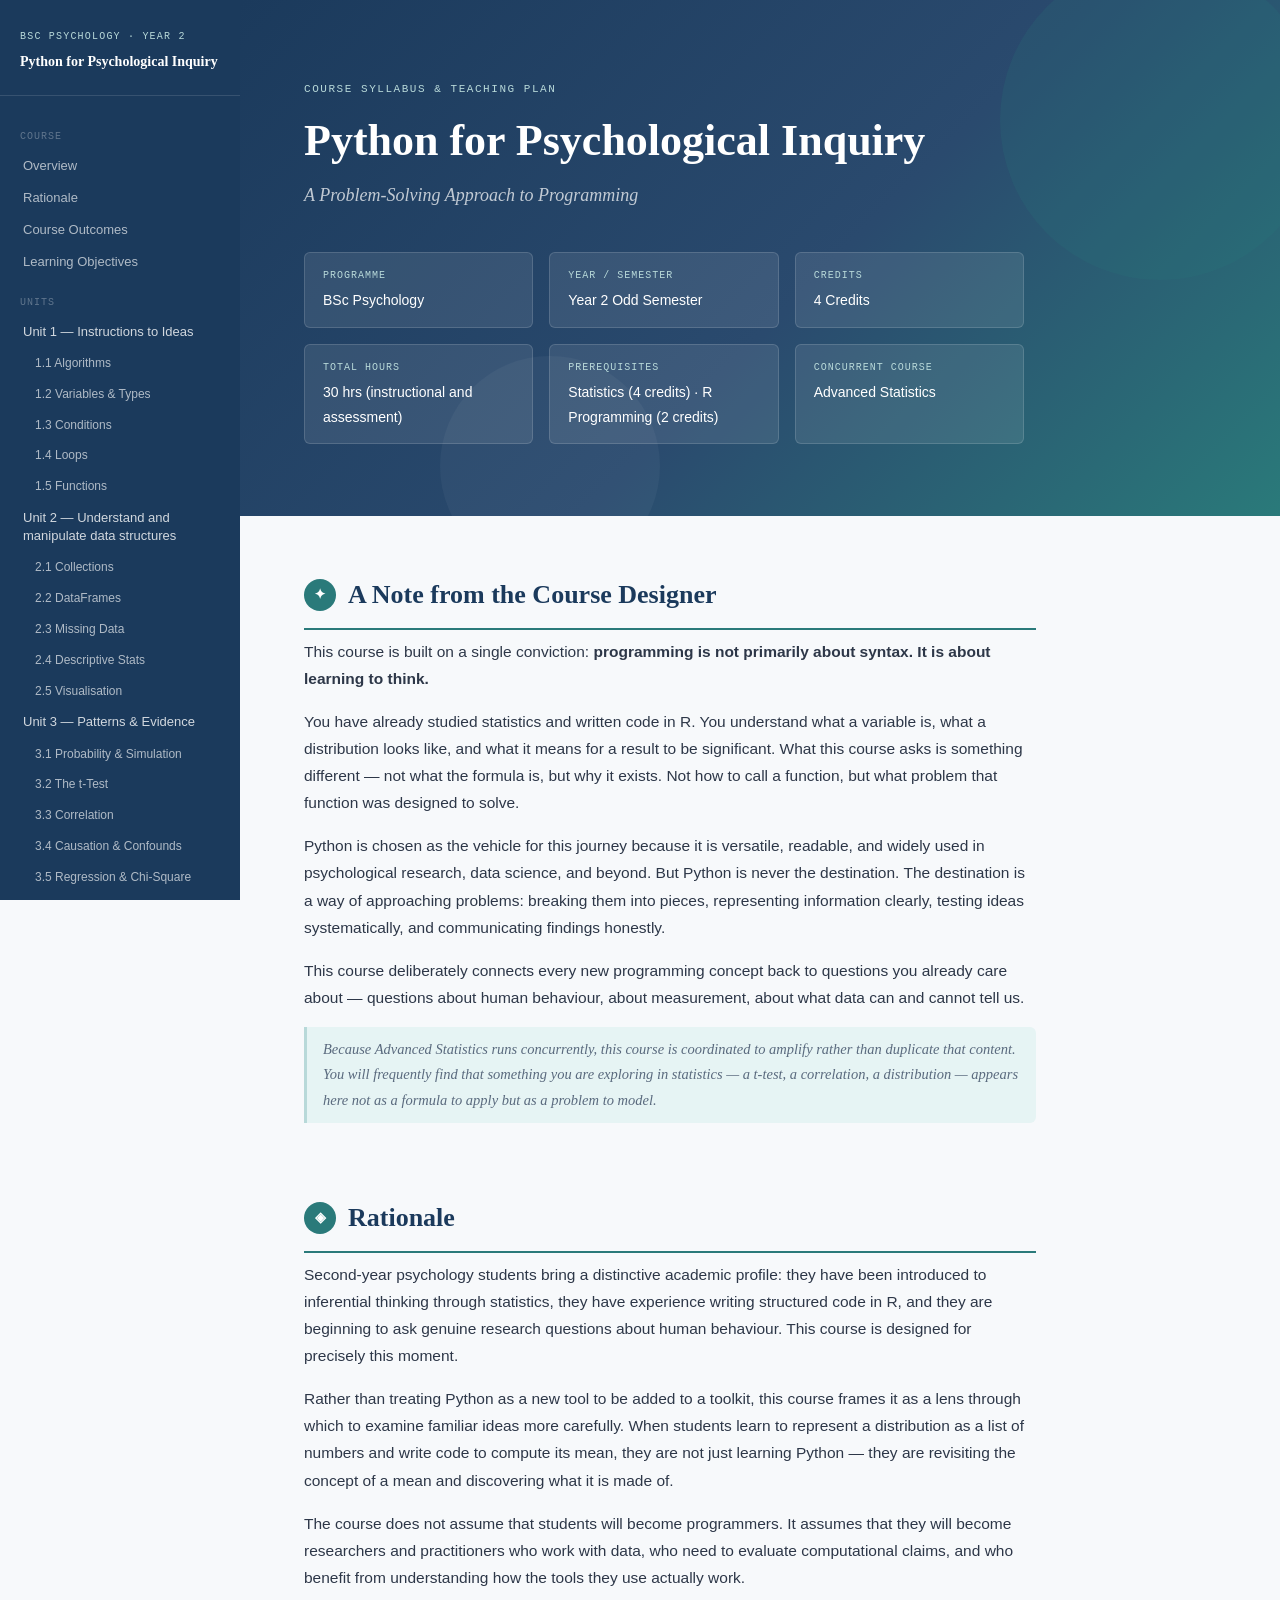
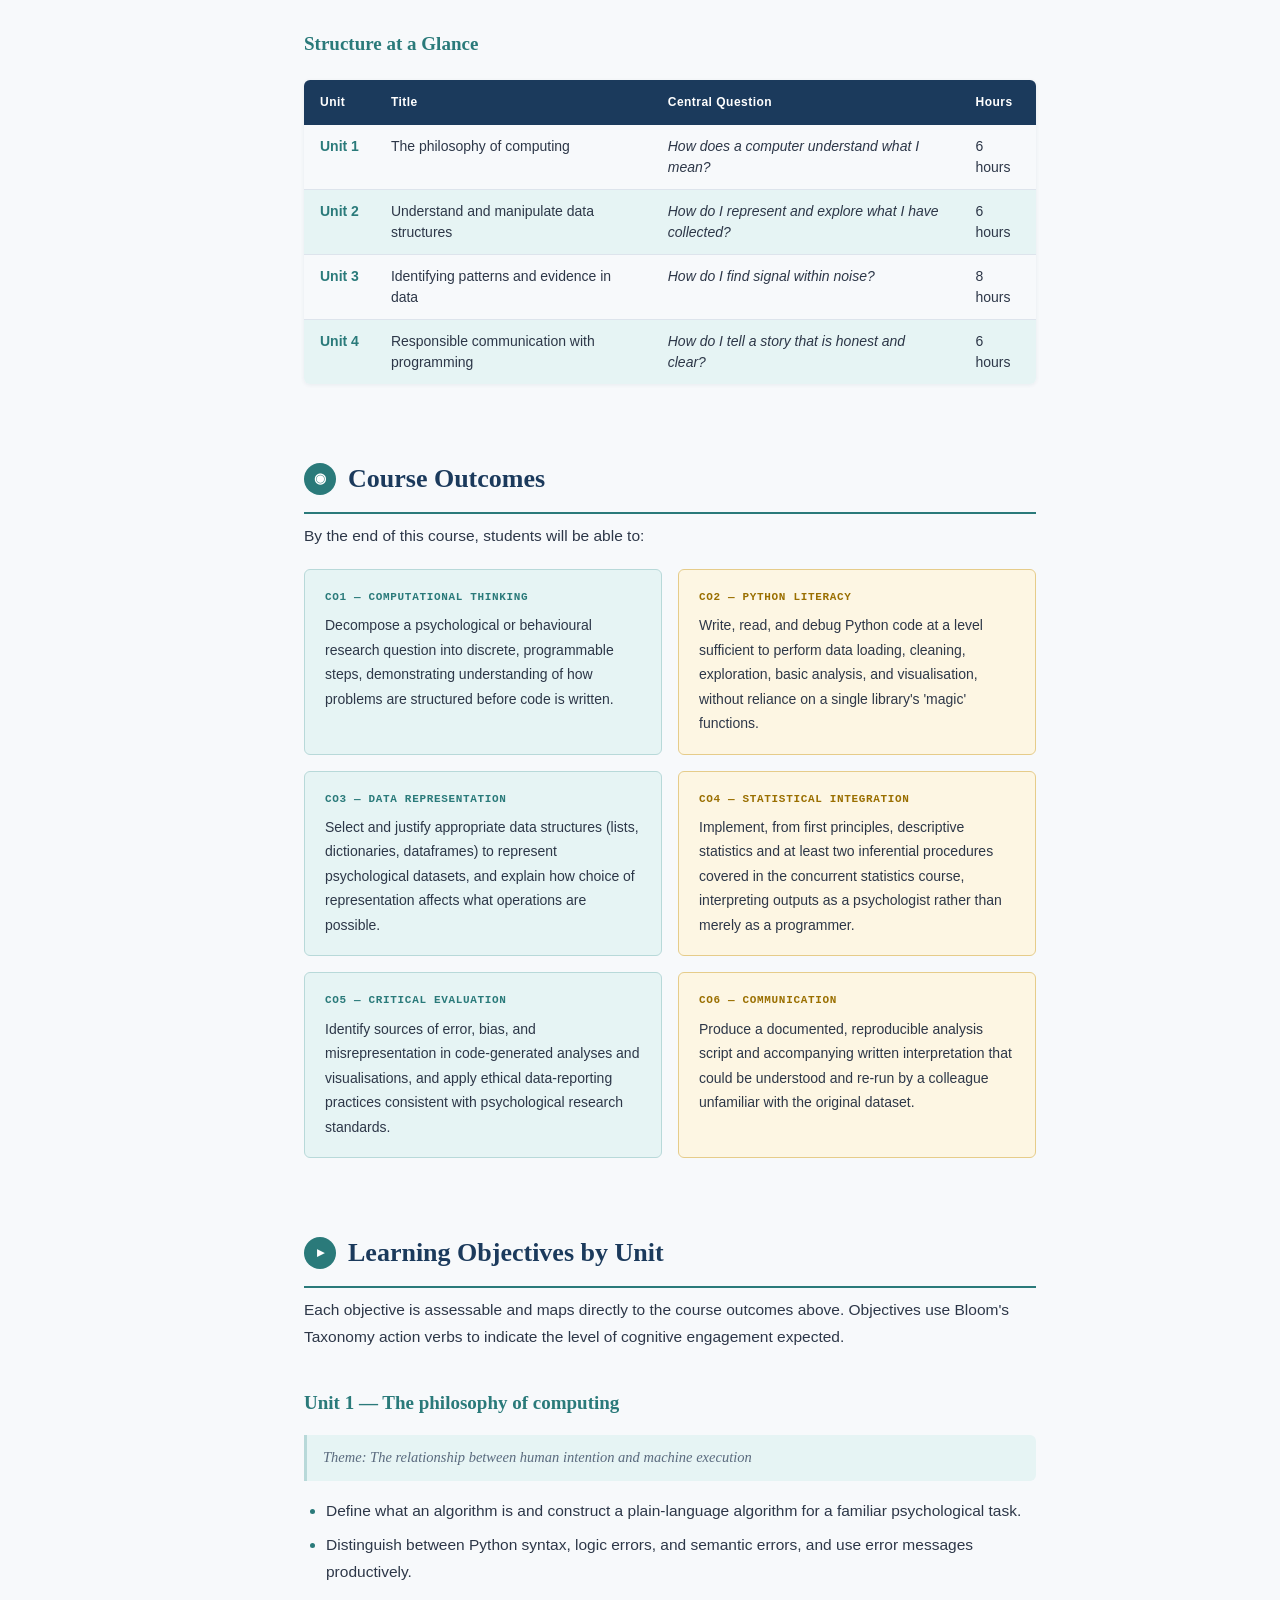
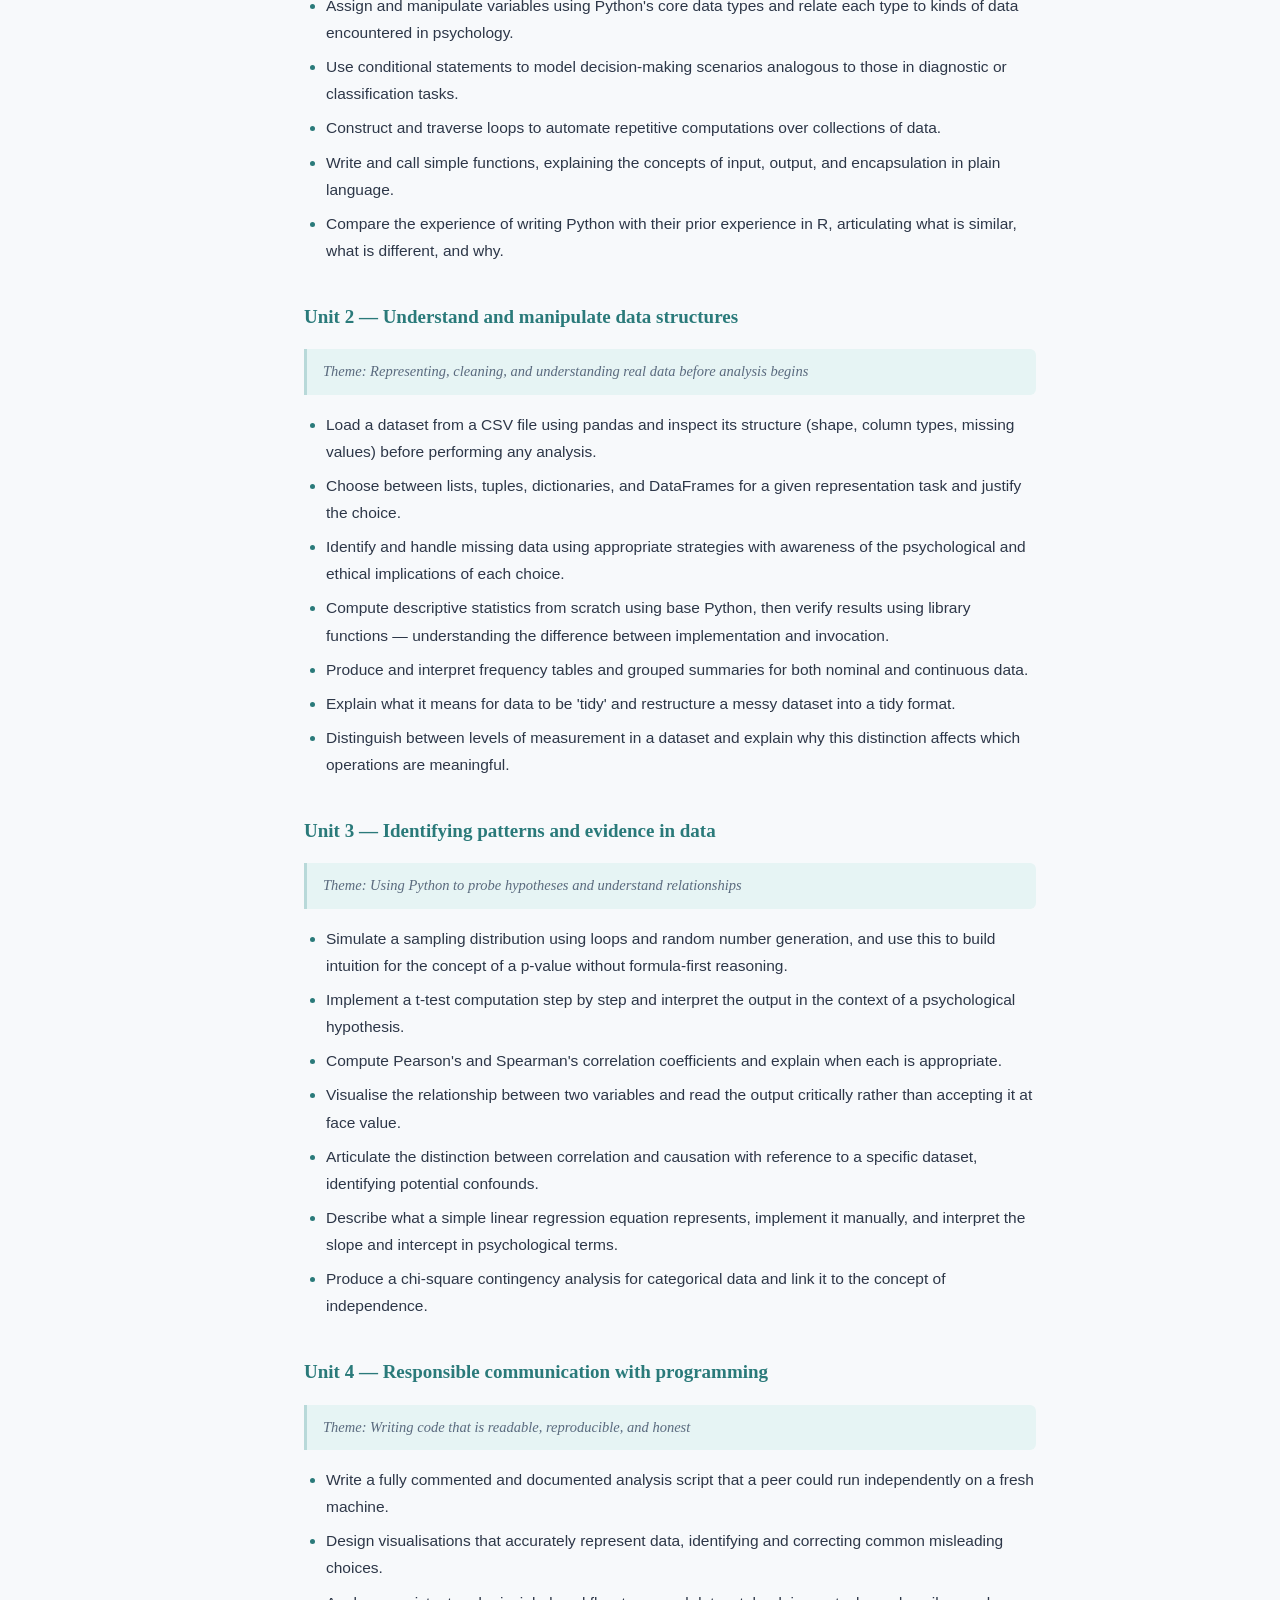
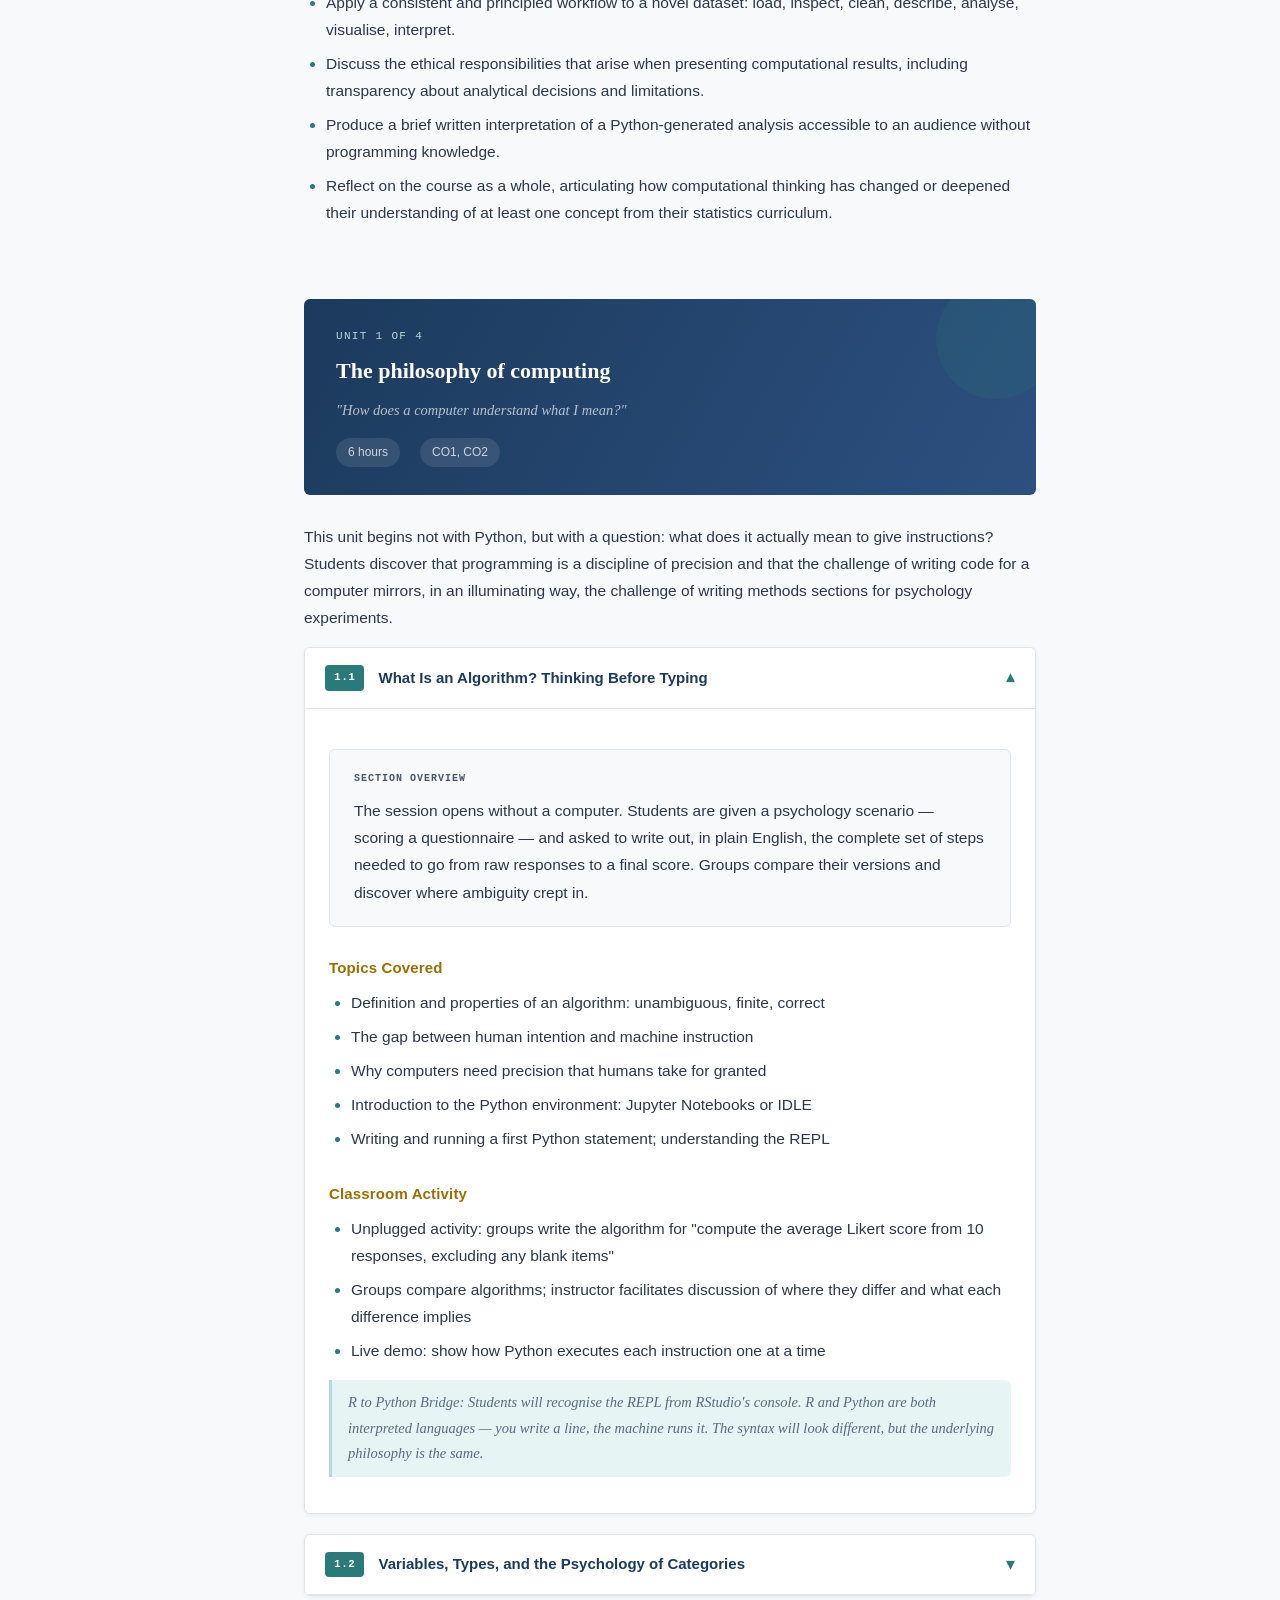
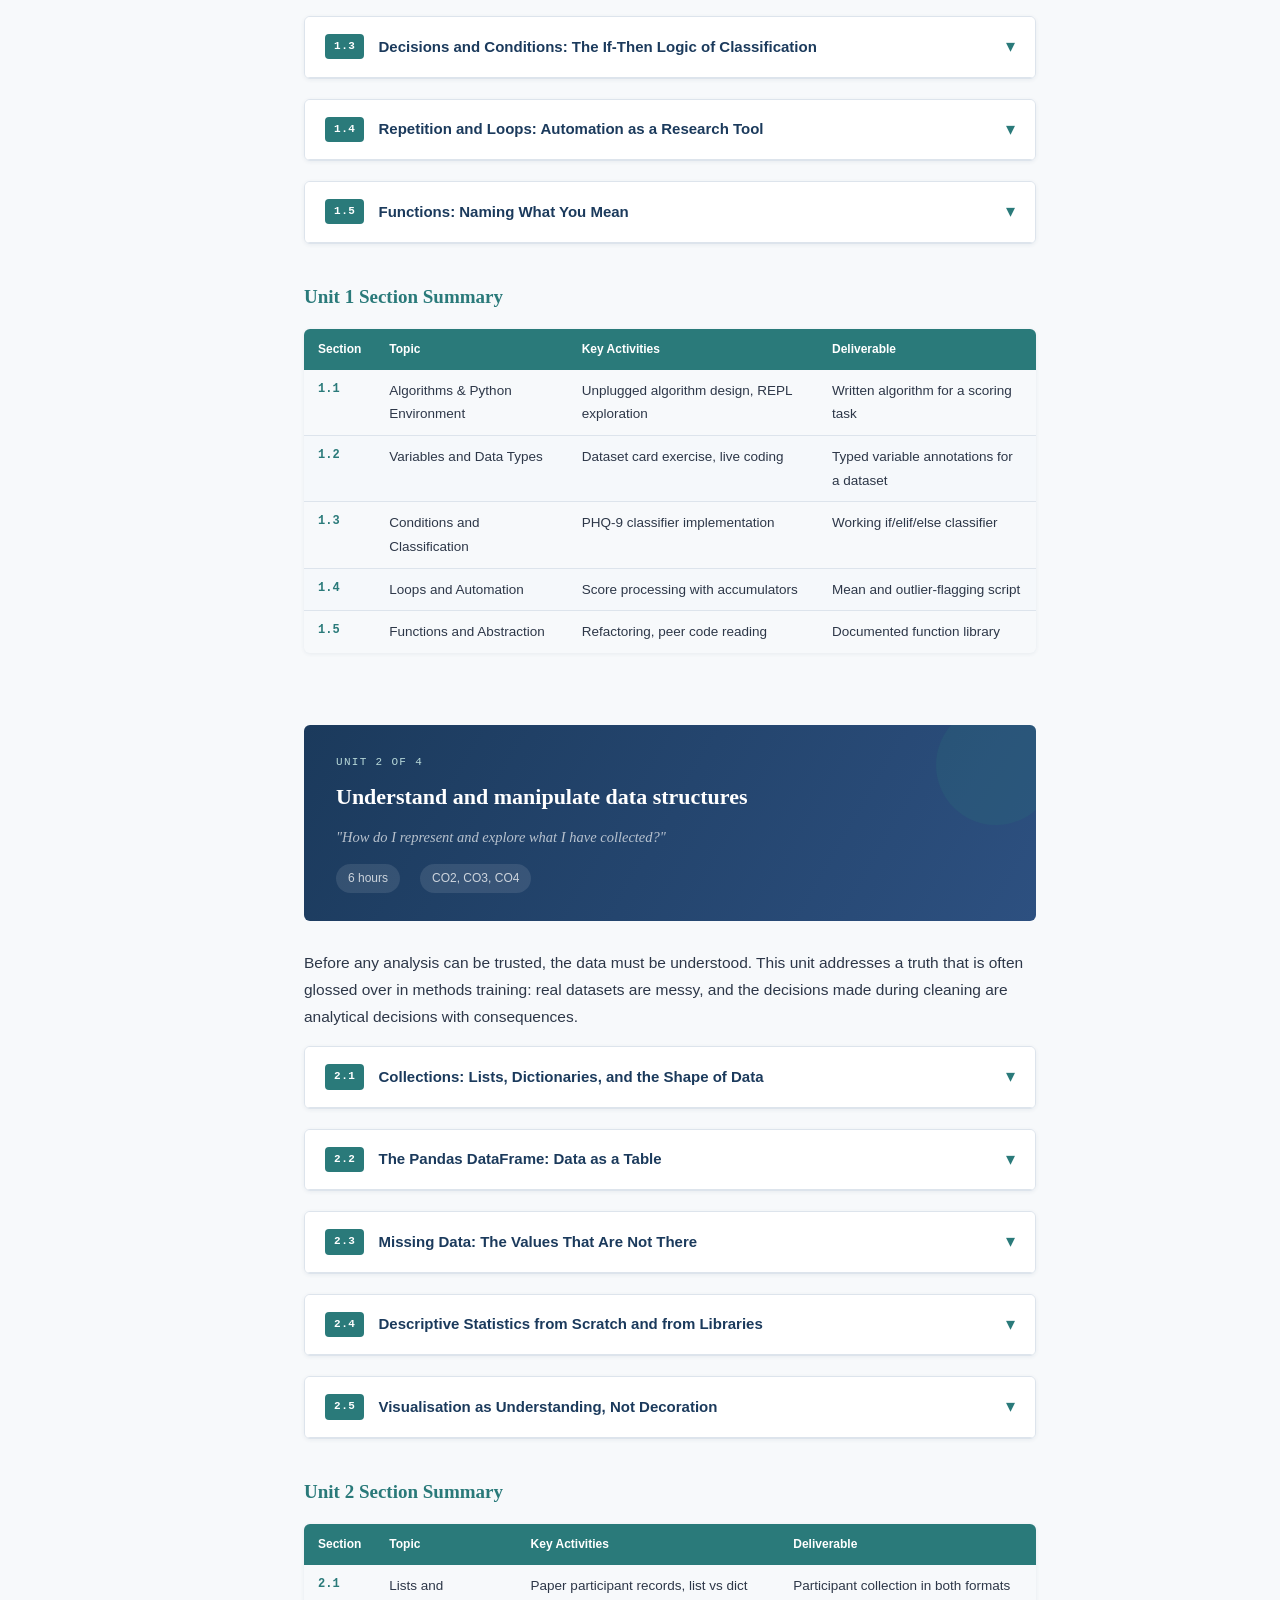
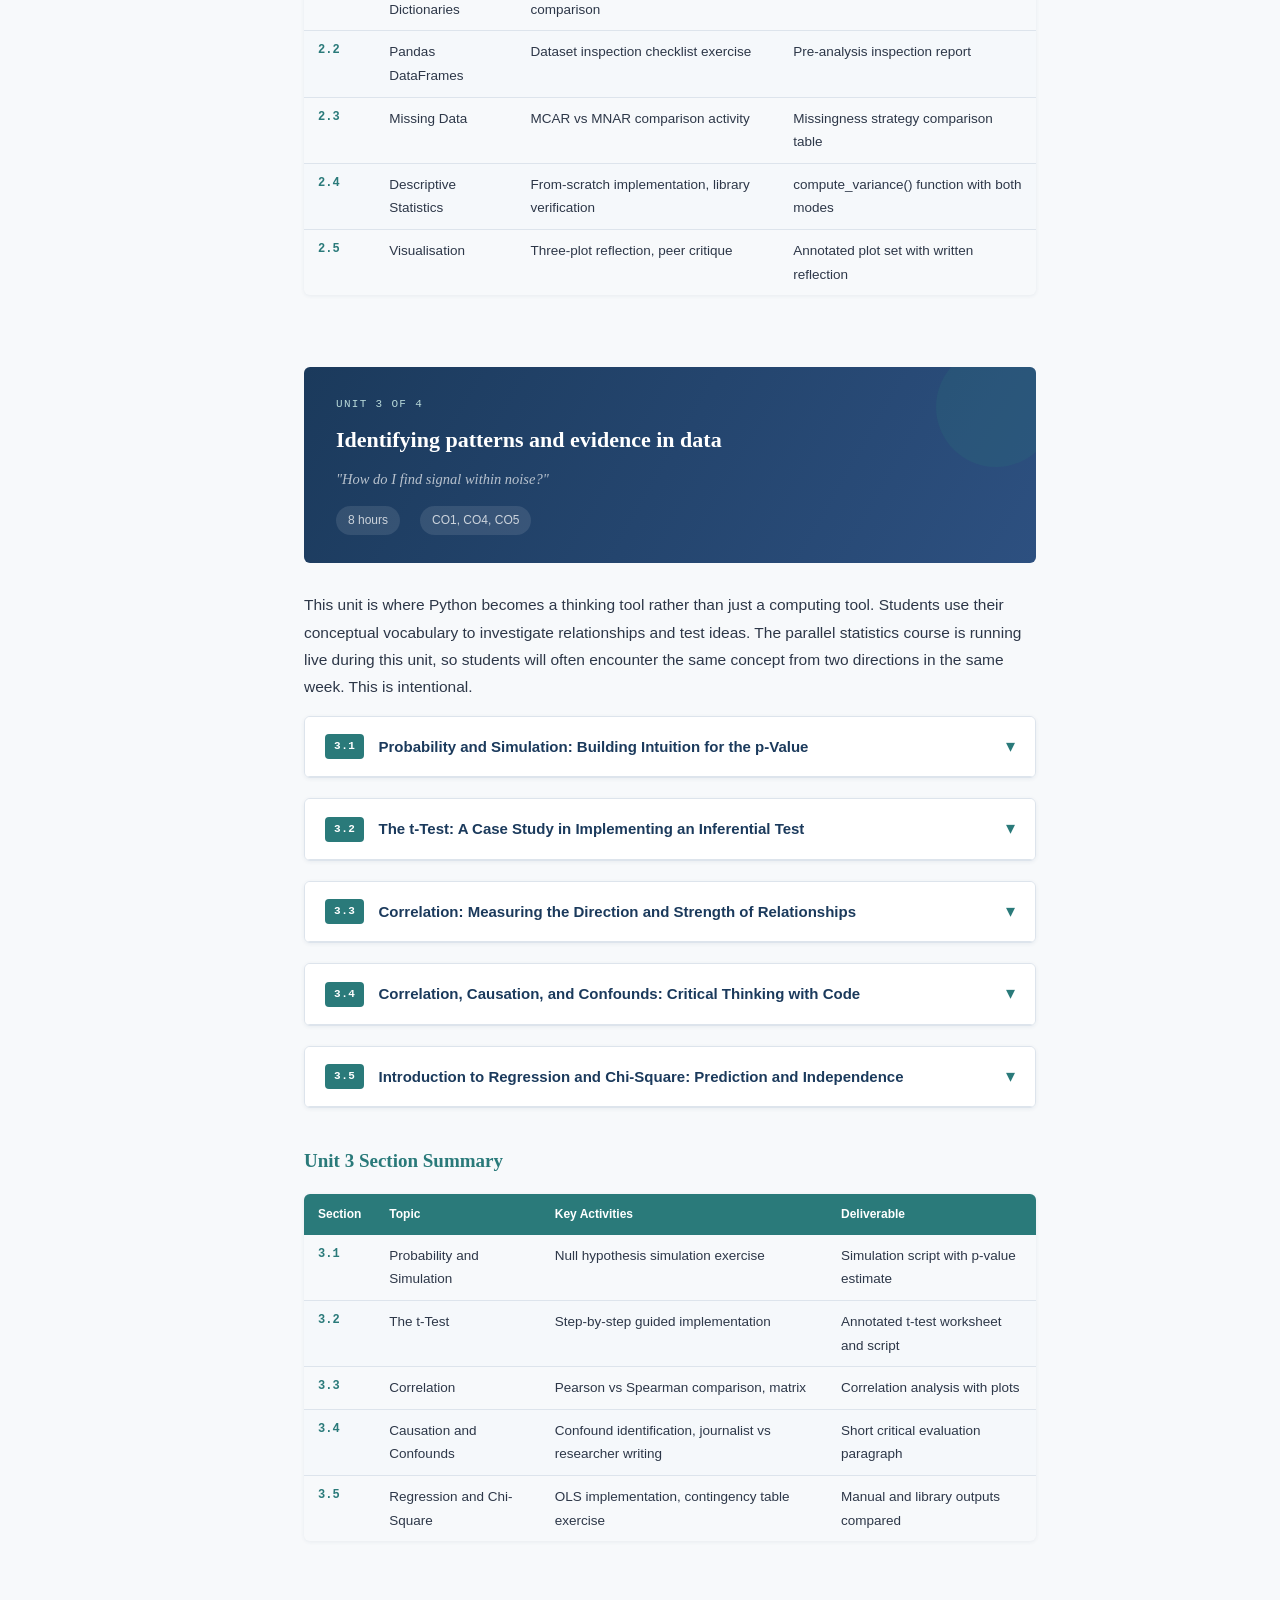
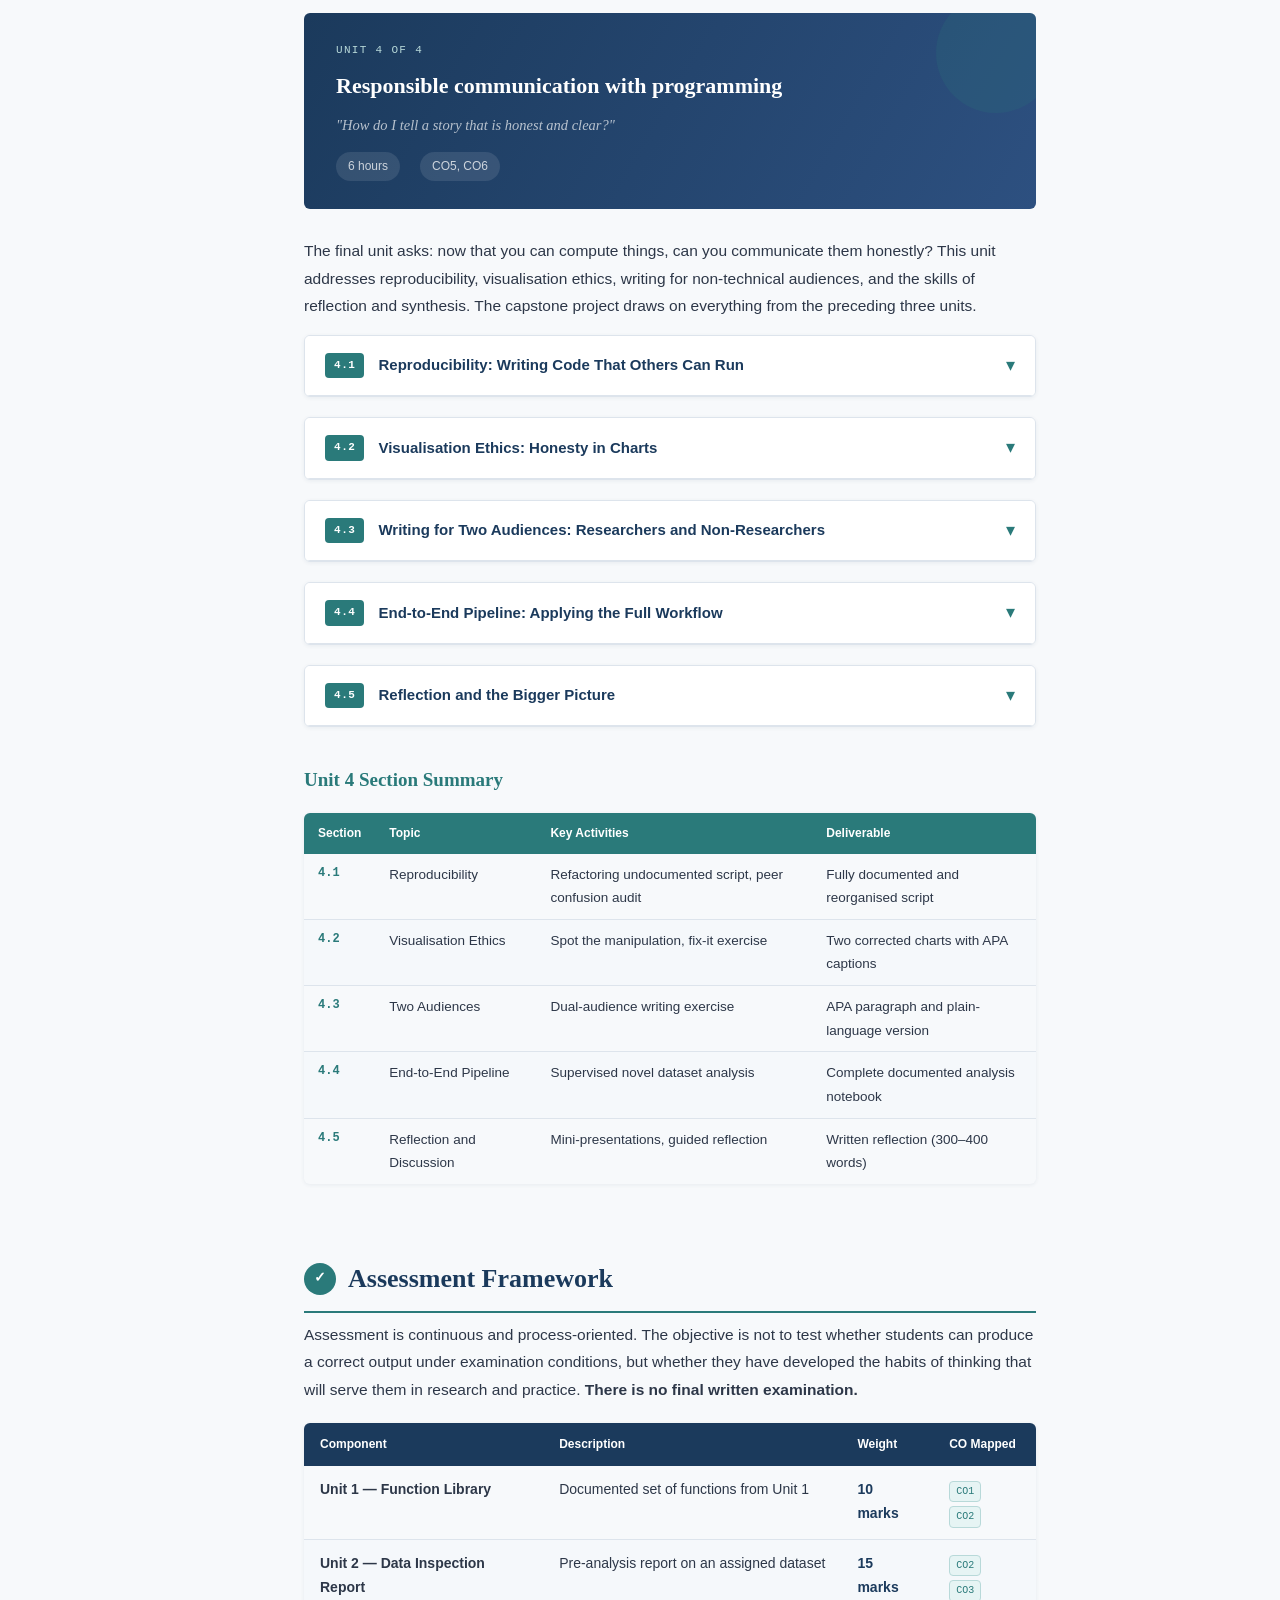
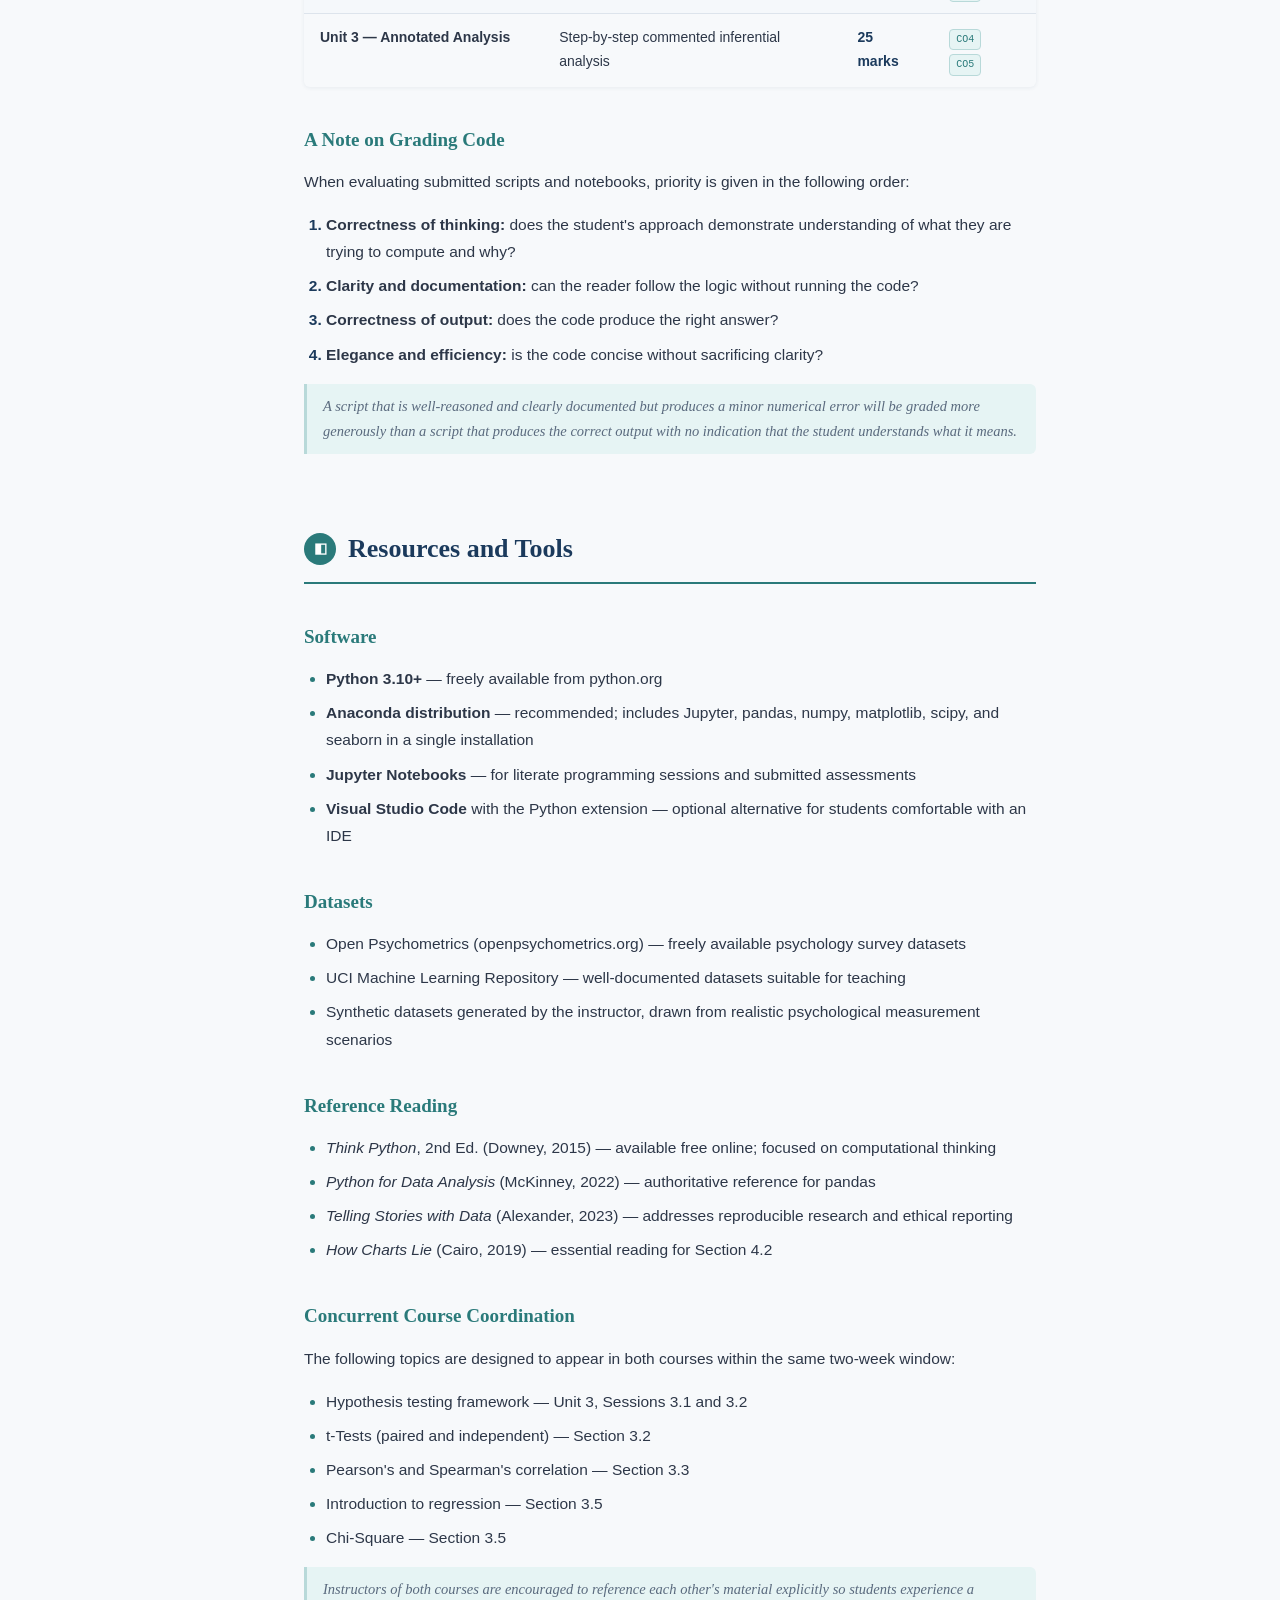
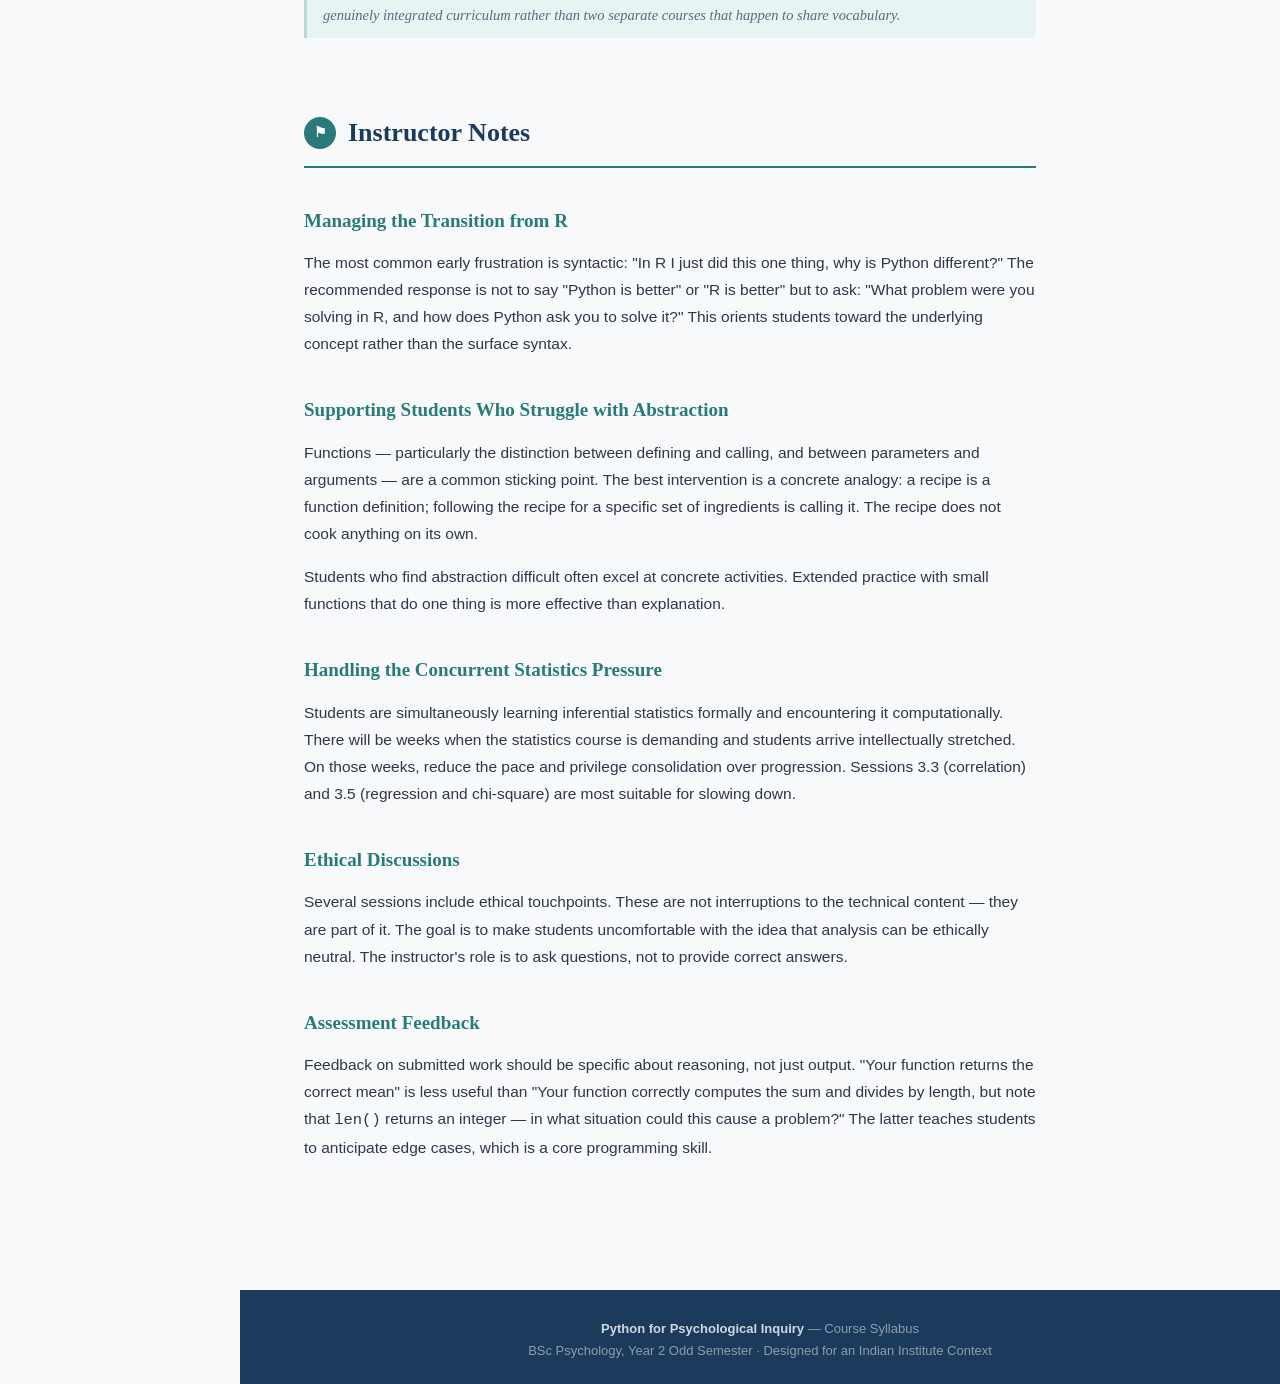
==== index.html @ e287363d "Update course outcome headings" ====
<!DOCTYPE html>
<html lang="en">
<head>
  <meta charset="UTF-8">
  <meta name="viewport" content="width=device-width, initial-scale=1.0">
  <title>Python for Psychological Inquiry — Course Syllabus</title>
  <link rel="stylesheet" href="style.css">
</head>
<body>

<button id="hamburger" aria-label="Toggle navigation" onclick="document.getElementById('sidebar').classList.toggle('open')">
  <span></span><span></span><span></span>
</button>

<!-- SIDEBAR -->
<aside id="sidebar">
  <div class="brand">
    <div class="course-tag">BSc Psychology · Year 2</div>
    <h2>Python for Psychological Inquiry</h2>
  </div>
  <nav>
    <div class="nav-section">Course</div>
    <a href="#overview">Overview</a>
    <a href="#rationale">Rationale</a>
    <a href="#outcomes">Course Outcomes</a>
    <a href="#objectives">Learning Objectives</a>

    <div class="nav-section">Units</div>
    <a href="#unit1" class="unit-link">Unit 1 — Instructions to Ideas</a>
    <a href="#s1-1" class="sub-link">1.1 Algorithms</a>
    <a href="#s1-2" class="sub-link">1.2 Variables & Types</a>
    <a href="#s1-3" class="sub-link">1.3 Conditions</a>
    <a href="#s1-4" class="sub-link">1.4 Loops</a>
    <a href="#s1-5" class="sub-link">1.5 Functions</a>

    <a href="#unit2" class="unit-link">Unit 2 — Understand and manipulate data structures</a>
    <a href="#s2-1" class="sub-link">2.1 Collections</a>
    <a href="#s2-2" class="sub-link">2.2 DataFrames</a>
    <a href="#s2-3" class="sub-link">2.3 Missing Data</a>
    <a href="#s2-4" class="sub-link">2.4 Descriptive Stats</a>
    <a href="#s2-5" class="sub-link">2.5 Visualisation</a>

    <a href="#unit3" class="unit-link">Unit 3 — Patterns & Evidence</a>
    <a href="#s3-1" class="sub-link">3.1 Probability & Simulation</a>
    <a href="#s3-2" class="sub-link">3.2 The t-Test</a>
    <a href="#s3-3" class="sub-link">3.3 Correlation</a>
    <a href="#s3-4" class="sub-link">3.4 Causation & Confounds</a>
    <a href="#s3-5" class="sub-link">3.5 Regression & Chi-Square</a>

    <a href="#unit4" class="unit-link">Unit 4 — Communicating</a>
    <a href="#s4-1" class="sub-link">4.1 Reproducibility</a>
    <a href="#s4-2" class="sub-link">4.2 Visualisation Ethics</a>
    <a href="#s4-3" class="sub-link">4.3 Two Audiences</a>
    <a href="#s4-4" class="sub-link">4.4 Pipeline Exercise</a>
    <a href="#s4-5" class="sub-link">4.5 Reflection</a>

    <div class="nav-section">Reference</div>
    <a href="#assessment">Assessment</a>
    <a href="#resources">Resources</a>
    <a href="#instructor">Instructor Notes</a>
  </nav>
</aside>

<!-- MAIN -->
<div id="main">

  <!-- HERO -->
  <header id="hero">
    <div class="eyebrow">Course Syllabus &amp; Teaching Plan</div>
    <h1>Python for Psychological Inquiry</h1>
    <p class="subtitle">A Problem-Solving Approach to Programming</p>
    <div class="meta-grid">
      <div class="meta-card"><div class="label">Programme</div><div class="value">BSc Psychology</div></div>
      <div class="meta-card"><div class="label">Year / Semester</div><div class="value">Year 2 Odd Semester</div></div>
      <div class="meta-card"><div class="label">Credits</div><div class="value">4 Credits</div></div>
      <div class="meta-card"><div class="label">Total Hours</div><div class="value">30 hrs (instructional and assessment)</div></div>
      <div class="meta-card"><div class="label">Prerequisites</div><div class="value">Statistics (4 credits) · R Programming (2 credits)</div></div>
      <div class="meta-card"><div class="label">Concurrent Course</div><div class="value">Advanced Statistics</div></div>
    </div>
  </header>

  <div class="content-wrap">

    <!-- PREAMBLE -->
    <section id="overview">
      <h2 class="section-title"><span class="section-icon">✦</span> A Note from the Course Designer</h2>
      <p>This course is built on a single conviction: <strong>programming is not primarily about syntax. It is about learning to think.</strong></p>
      <p>You have already studied statistics and written code in R. You understand what a variable is, what a distribution looks like, and what it means for a result to be significant. What this course asks is something different — not what the formula is, but why it exists. Not how to call a function, but what problem that function was designed to solve.</p>
      <p>Python is chosen as the vehicle for this journey because it is versatile, readable, and widely used in psychological research, data science, and beyond. But Python is never the destination. The destination is a way of approaching problems: breaking them into pieces, representing information clearly, testing ideas systematically, and communicating findings honestly.</p>
      <p>This course deliberately connects every new programming concept back to questions you already care about — questions about human behaviour, about measurement, about what data can and cannot tell us.</p>
      <em class="note">Because Advanced Statistics runs concurrently, this course is coordinated to amplify rather than duplicate that content. You will frequently find that something you are exploring in statistics — a t-test, a correlation, a distribution — appears here not as a formula to apply but as a problem to model.</em>
    </section>

    <!-- RATIONALE -->
    <section id="rationale">
      <h2 class="section-title"><span class="section-icon">◈</span> Rationale</h2>
      <p>Second-year psychology students bring a distinctive academic profile: they have been introduced to inferential thinking through statistics, they have experience writing structured code in R, and they are beginning to ask genuine research questions about human behaviour. This course is designed for precisely this moment.</p>
      <p>Rather than treating Python as a new tool to be added to a toolkit, this course frames it as a lens through which to examine familiar ideas more carefully. When students learn to represent a distribution as a list of numbers and write code to compute its mean, they are not just learning Python — they are revisiting the concept of a mean and discovering what it is made of.</p>
      <p>The course does not assume that students will become programmers. It assumes that they will become researchers and practitioners who work with data, who need to evaluate computational claims, and who benefit from understanding how the tools they use actually work.</p>

      <h3 class="subsection">Structure at a Glance</h3>
      <table class="overview-table">
        <thead><tr><th>Unit</th><th>Title</th><th>Central Question</th><th>Hours</th></tr></thead>
        <tbody>
          <tr><td>Unit 1</td><td>The philosophy of computing</td><td><em>How does a computer understand what I mean?</em></td><td>6 hours</td></tr>
          <tr><td>Unit 2</td><td>Understand and manipulate data structures</td><td><em>How do I represent and explore what I have collected?</em></td><td>6 hours</td></tr>
          <tr><td>Unit 3</td><td>Identifying patterns and evidence in data</td><td><em>How do I find signal within noise?</em></td><td>8 hours</td></tr>
          <tr><td>Unit 4</td><td>Responsible communication with programming</td><td><em>How do I tell a story that is honest and clear?</em></td><td>6 hours</td></tr>
        </tbody>
      </table>
    </section>

    <!-- COURSE OUTCOMES -->
    <section id="outcomes">
      <h2 class="section-title"><span class="section-icon">◉</span> Course Outcomes</h2>
      <p>By the end of this course, students will be able to:</p>
      <div class="co-grid">
        <div class="co-card">
          <div class="co-id">CO1 — COMPUTATIONAL THINKING</div>
          <p>Decompose a psychological or behavioural research question into discrete, programmable steps, demonstrating understanding of how problems are structured before code is written.</p>
        </div>
        <div class="co-card">
          <div class="co-id">CO2 — PYTHON LITERACY</div>
          <p>Write, read, and debug Python code at a level sufficient to perform data loading, cleaning, exploration, basic analysis, and visualisation, without reliance on a single library's 'magic' functions.</p>
        </div>
        <div class="co-card">
          <div class="co-id">CO3 — DATA REPRESENTATION</div>
          <p>Select and justify appropriate data structures (lists, dictionaries, dataframes) to represent psychological datasets, and explain how choice of representation affects what operations are possible.</p>
        </div>
        <div class="co-card">
          <div class="co-id">CO4 — STATISTICAL INTEGRATION</div>
          <p>Implement, from first principles, descriptive statistics and at least two inferential procedures covered in the concurrent statistics course, interpreting outputs as a psychologist rather than merely as a programmer.</p>
        </div>
        <div class="co-card">
          <div class="co-id">CO5 — CRITICAL EVALUATION</div>
          <p>Identify sources of error, bias, and misrepresentation in code-generated analyses and visualisations, and apply ethical data-reporting practices consistent with psychological research standards.</p>
        </div>
        <div class="co-card">
          <div class="co-id">CO6 — COMMUNICATION</div>
          <p>Produce a documented, reproducible analysis script and accompanying written interpretation that could be understood and re-run by a colleague unfamiliar with the original dataset.</p>
        </div>
      </div>
    </section>

    <!-- LEARNING OBJECTIVES -->
    <section id="objectives">
      <h2 class="section-title"><span class="section-icon">▸</span> Learning Objectives by Unit</h2>
      <p>Each objective is assessable and maps directly to the course outcomes above. Objectives use Bloom's Taxonomy action verbs to indicate the level of cognitive engagement expected.</p>

      <h3 class="subsection">Unit 1 — The philosophy of computing</h3>
      <em class="note">Theme: The relationship between human intention and machine execution</em>
      <ul>
        <li>Define what an algorithm is and construct a plain-language algorithm for a familiar psychological task.</li>
        <li>Distinguish between Python syntax, logic errors, and semantic errors, and use error messages productively.</li>
        <li>Assign and manipulate variables using Python's core data types and relate each type to kinds of data encountered in psychology.</li>
        <li>Use conditional statements to model decision-making scenarios analogous to those in diagnostic or classification tasks.</li>
        <li>Construct and traverse loops to automate repetitive computations over collections of data.</li>
        <li>Write and call simple functions, explaining the concepts of input, output, and encapsulation in plain language.</li>
        <li>Compare the experience of writing Python with their prior experience in R, articulating what is similar, what is different, and why.</li>
      </ul>

      <h3 class="subsection">Unit 2 — Understand and manipulate data structures</h3>
      <em class="note">Theme: Representing, cleaning, and understanding real data before analysis begins</em>
      <ul>
        <li>Load a dataset from a CSV file using pandas and inspect its structure (shape, column types, missing values) before performing any analysis.</li>
        <li>Choose between lists, tuples, dictionaries, and DataFrames for a given representation task and justify the choice.</li>
        <li>Identify and handle missing data using appropriate strategies with awareness of the psychological and ethical implications of each choice.</li>
        <li>Compute descriptive statistics from scratch using base Python, then verify results using library functions — understanding the difference between implementation and invocation.</li>
        <li>Produce and interpret frequency tables and grouped summaries for both nominal and continuous data.</li>
        <li>Explain what it means for data to be 'tidy' and restructure a messy dataset into a tidy format.</li>
        <li>Distinguish between levels of measurement in a dataset and explain why this distinction affects which operations are meaningful.</li>
      </ul>

      <h3 class="subsection">Unit 3 — Identifying patterns and evidence in data</h3>
      <em class="note">Theme: Using Python to probe hypotheses and understand relationships</em>
      <ul>
        <li>Simulate a sampling distribution using loops and random number generation, and use this to build intuition for the concept of a p-value without formula-first reasoning.</li>
        <li>Implement a t-test computation step by step and interpret the output in the context of a psychological hypothesis.</li>
        <li>Compute Pearson's and Spearman's correlation coefficients and explain when each is appropriate.</li>
        <li>Visualise the relationship between two variables and read the output critically rather than accepting it at face value.</li>
        <li>Articulate the distinction between correlation and causation with reference to a specific dataset, identifying potential confounds.</li>
        <li>Describe what a simple linear regression equation represents, implement it manually, and interpret the slope and intercept in psychological terms.</li>
        <li>Produce a chi-square contingency analysis for categorical data and link it to the concept of independence.</li>
      </ul>

      <h3 class="subsection">Unit 4 — Responsible communication with programming</h3>
      <em class="note">Theme: Writing code that is readable, reproducible, and honest</em>
      <ul>
        <li>Write a fully commented and documented analysis script that a peer could run independently on a fresh machine.</li>
        <li>Design visualisations that accurately represent data, identifying and correcting common misleading choices.</li>
        <li>Apply a consistent and principled workflow to a novel dataset: load, inspect, clean, describe, analyse, visualise, interpret.</li>
        <li>Discuss the ethical responsibilities that arise when presenting computational results, including transparency about analytical decisions and limitations.</li>
        <li>Produce a brief written interpretation of a Python-generated analysis accessible to an audience without programming knowledge.</li>
        <li>Reflect on the course as a whole, articulating how computational thinking has changed or deepened their understanding of at least one concept from their statistics curriculum.</li>
      </ul>
    </section>

    <!-- ══ UNIT 1 ══ -->
    <section id="unit1">
      <div class="unit-banner">
        <div class="unit-number">Unit 1 of 4</div>
        <h2>The philosophy of computing</h2>
        <div class="unit-question">"How does a computer understand what I mean?"</div>
        <div class="unit-meta">
          <span>6 hours</span>
          <span>CO1, CO2</span>
        </div>
      </div>
      <p>This unit begins not with Python, but with a question: what does it actually mean to give instructions? Students discover that programming is a discipline of precision and that the challenge of writing code for a computer mirrors, in an illuminating way, the challenge of writing methods sections for psychology experiments.</p>

      <div id="s1-1" class="session-card open">
        <div class="session-header" onclick="this.parentElement.classList.toggle('open')">
          <span class="session-num">1.1</span>
          <h4>What Is an Algorithm? Thinking Before Typing</h4>
          <span class="session-toggle">▾</span>
        </div>
        <div class="session-body">
          <div class="box box-mist"><div class="box-label">Section Overview</div>
            <p>The session opens without a computer. Students are given a psychology scenario — scoring a questionnaire — and asked to write out, in plain English, the complete set of steps needed to go from raw responses to a final score. Groups compare their versions and discover where ambiguity crept in.</p>
          </div>
          <h4 class="session-title">Topics Covered</h4>
          <ul>
            <li>Definition and properties of an algorithm: unambiguous, finite, correct</li>
            <li>The gap between human intention and machine instruction</li>
            <li>Why computers need precision that humans take for granted</li>
            <li>Introduction to the Python environment: Jupyter Notebooks or IDLE</li>
            <li>Writing and running a first Python statement; understanding the REPL</li>
          </ul>
          <h4 class="session-title">Classroom Activity</h4>
          <ul>
            <li>Unplugged activity: groups write the algorithm for "compute the average Likert score from 10 responses, excluding any blank items"</li>
            <li>Groups compare algorithms; instructor facilitates discussion of where they differ and what each difference implies</li>
            <li>Live demo: show how Python executes each instruction one at a time</li>
          </ul>
          <em class="note">R to Python Bridge: Students will recognise the REPL from RStudio's console. R and Python are both interpreted languages — you write a line, the machine runs it. The syntax will look different, but the underlying philosophy is the same.</em>
        </div>
      </div>

      <div id="s1-2" class="session-card">
        <div class="session-header" onclick="this.parentElement.classList.toggle('open')">
          <span class="session-num">1.2</span>
          <h4>Variables, Types, and the Psychology of Categories</h4>
          <span class="session-toggle">▾</span>
        </div>
        <div class="session-body">
          <div class="box box-mist"><div class="box-label">Section Overview</div>
            <p>Variables are introduced not as 'boxes that store things' but as names we give to things so we can refer to them later. The four core data types are mapped directly onto students' existing knowledge of levels of measurement and data types from R.</p>
          </div>
          <h4 class="session-title">Topics Covered</h4>
          <ul>
            <li>Variables: assignment, naming conventions, reassignment</li>
            <li>Integers and floats: when precision matters (age vs. reaction time in milliseconds)</li>
            <li>Strings: representing names, categories, and text responses</li>
            <li>Booleans: true/false as the basis of all decision-making</li>
            <li><code>type()</code> and simple type conversion</li>
            <li>Connecting Python types to levels of measurement: nominal (str), ordinal (int), interval/ratio (float)</li>
          </ul>
          <h4 class="session-title">Classroom Activity</h4>
          <ul>
            <li>Students are given a printed dataset card (5 participants, each with age, gender, anxiety_score, above_threshold) and decide which Python type to use for each variable</li>
            <li>Live coding: building the dataset as individual variables, then discussing why this approach becomes unworkable at 500 participants</li>
          </ul>
          <em class="note">Discussion: Is a Likert scale score an integer or a float? Does it matter? What about storing someone's grade as 'A' versus as 4? This connects directly to measurement-level concepts from statistics.</em>
        </div>
      </div>

      <div id="s1-3" class="session-card">
        <div class="session-header" onclick="this.parentElement.classList.toggle('open')">
          <span class="session-num">1.3</span>
          <h4>Decisions and Conditions: The If-Then Logic of Classification</h4>
          <span class="session-toggle">▾</span>
        </div>
        <div class="session-body">
          <div class="box box-mist"><div class="box-label">Section Overview</div>
            <p>Conditional logic is presented as the computational version of diagnostic reasoning. Students build increasingly complex classifiers, encountering the concepts of mutual exclusivity and exhaustiveness along the way.</p>
          </div>
          <h4 class="session-title">Topics Covered</h4>
          <ul>
            <li><code>if</code>, <code>elif</code>, <code>else</code>: structure and indentation</li>
            <li>Comparison operators: <code>==</code>, <code>!=</code>, <code>&lt;</code>, <code>&gt;</code>, <code>&lt;=</code>, <code>&gt;=</code></li>
            <li>Logical operators: <code>and</code>, <code>or</code>, <code>not</code></li>
            <li>Nesting conditions vs. chaining <code>elif</code></li>
            <li>The concept of a decision boundary and its arbitrariness</li>
          </ul>
          <h4 class="session-title">Classroom Activity</h4>
          <ul>
            <li>Students implement the PHQ-9 scoring rubric as a Python function returning a severity category (minimal, mild, moderate, moderately severe, severe)</li>
            <li>Extension: add validation logic — what should the function return if the score is negative, or greater than 27?</li>
          </ul>
          <em class="note">Ethical Touchpoint: Classification systems in psychology have real consequences. A person is not the same as their score, and a cut-off is a convention, not a truth. Code that implements a classification makes the arbitrariness of that convention invisible — a crucial point for future researchers.</em>
        </div>
      </div>

      <div id="s1-4" class="session-card">
        <div class="session-header" onclick="this.parentElement.classList.toggle('open')">
          <span class="session-num">1.4</span>
          <h4>Repetition and Loops: Automation as a Research Tool</h4>
          <span class="session-toggle">▾</span>
        </div>
        <div class="session-body">
          <div class="box box-mist"><div class="box-label">Section Overview</div>
            <p>Loops are introduced as the answer to the question: "What if I need to do this for every participant?" Students see that automation is not laziness — it is reproducibility.</p>
          </div>
          <h4 class="session-title">Topics Covered</h4>
          <ul>
            <li><code>for</code> loops over lists and ranges</li>
            <li>Accumulators: building a running total or a collection</li>
            <li><code>while</code> loops: iterating until a condition changes</li>
            <li><code>break</code> and <code>continue</code>: controlling loop flow</li>
            <li><code>enumerate()</code> for tracking position</li>
            <li>Nested loops: brief introduction with a concrete example</li>
          </ul>
          <h4 class="session-title">Classroom Activity</h4>
          <ul>
            <li>Given a list of 20 raw test scores, students write a <code>for</code> loop to compute the total and mean without using <code>sum()</code> or <code>len()</code> — building these from scratch with an accumulator</li>
            <li>Extension: loop over the scores again to flag any score more than 1.5 SDs from the mean</li>
            <li>Discussion: why two passes? Could this be done in one pass? What does this tell us about the structure of the computation?</li>
          </ul>
        </div>
      </div>

      <div id="s1-5" class="session-card">
        <div class="session-header" onclick="this.parentElement.classList.toggle('open')">
          <span class="session-num">1.5</span>
          <h4>Functions: Naming What You Mean</h4>
          <span class="session-toggle">▾</span>
        </div>
        <div class="session-body">
          <div class="box box-mist"><div class="box-label">Section Overview</div>
            <p>Functions are presented as a way of giving a name to a process — exactly as a researcher names a construct. Once defined, a function can be applied anywhere, ensuring consistency.</p>
          </div>
          <h4 class="session-title">Topics Covered</h4>
          <ul>
            <li><code>def</code> syntax, parameters, and <code>return</code></li>
            <li>The difference between printing and returning</li>
            <li>Default parameter values</li>
            <li>Docstrings: documenting what a function does, not how</li>
            <li>Calling a function vs. defining it</li>
            <li>Brief preview of the Python Standard Library as 'functions other people wrote'</li>
          </ul>
          <h4 class="session-title">Classroom Activity</h4>
          <ul>
            <li>Students refactor work from Sessions 1.2–1.4 into a small library of functions: <code>compute_mean(scores)</code>, <code>compute_sd(scores)</code>, <code>classify_severity(score)</code>, <code>flag_outliers(scores, threshold)</code></li>
            <li>Pair exercise: swap code with a partner. Can you understand what each function does from its name and docstring alone?</li>
          </ul>
          <em class="note">Unit 1 Closing Reflection: Before this unit, most students experienced programming as typing commands. After this unit, they should experience it as designing a sequence of clearly named, intentional steps.</em>
        </div>
      </div>

      <h3 class="subsection">Unit 1 Section Summary</h3>
      <table class="session-table">
        <thead><tr><th>Section</th><th>Topic</th><th>Key Activities</th><th>Deliverable</th></tr></thead>
        <tbody>
          <tr><td>1.1</td><td>Algorithms &amp; Python Environment</td><td>Unplugged algorithm design, REPL exploration</td><td>Written algorithm for a scoring task</td></tr>
          <tr><td>1.2</td><td>Variables and Data Types</td><td>Dataset card exercise, live coding</td><td>Typed variable annotations for a dataset</td></tr>
          <tr><td>1.3</td><td>Conditions and Classification</td><td>PHQ-9 classifier implementation</td><td>Working if/elif/else classifier</td></tr>
          <tr><td>1.4</td><td>Loops and Automation</td><td>Score processing with accumulators</td><td>Mean and outlier-flagging script</td></tr>
          <tr><td>1.5</td><td>Functions and Abstraction</td><td>Refactoring, peer code reading</td><td>Documented function library</td></tr>
        </tbody>
      </table>
    </section>

    <!-- ══ UNIT 2 ══ -->
    <section id="unit2">
      <div class="unit-banner">
        <div class="unit-number">Unit 2 of 4</div>
        <h2>Understand and manipulate data structures</h2>
        <div class="unit-question">"How do I represent and explore what I have collected?"</div>
        <div class="unit-meta">
          <span>6 hours</span>
          <span>CO2, CO3, CO4</span>
        </div>
      </div>
      <p>Before any analysis can be trusted, the data must be understood. This unit addresses a truth that is often glossed over in methods training: real datasets are messy, and the decisions made during cleaning are analytical decisions with consequences.</p>

      <div id="s2-1" class="session-card">
        <div class="session-header" onclick="this.parentElement.classList.toggle('open')">
          <span class="session-num">2.1</span>
          <h4>Collections: Lists, Dictionaries, and the Shape of Data</h4>
          <span class="session-toggle">▾</span>
        </div>
        <div class="session-body">
          <div class="box box-mist"><div class="box-label">Section Overview</div>
            <p>Students now confront the need to work with many values at once. This session introduces lists and dictionaries as the two fundamental collection types, and asks students to think carefully about which is the right choice for a given representation task.</p>
          </div>
          <h4 class="session-title">Topics Covered</h4>
          <ul>
            <li>Lists: ordered, indexed, mutable — for sequences of same-kind data</li>
            <li>List operations: append, remove, slicing, indexing, length</li>
            <li>Dictionaries: key-value pairs — for structured records</li>
            <li>Choosing between lists and dictionaries: a design decision, not a syntax question</li>
            <li>Lists of dictionaries as a natural model for a dataset of participants</li>
            <li>Tuples: briefly — when immutability matters</li>
          </ul>
          <h4 class="session-title">Classroom Activity</h4>
          <ul>
            <li>Students receive a paper participant record and represent it first as a list, then as a dictionary. A second participant is added — discussion follows about which representation scales more naturally</li>
            <li>Guided coding: building a list of participant dictionaries and writing a loop to extract all ages</li>
          </ul>
          <em class="note">Conceptual Bridge: In R, the dataframe was given to students from the start. Here, they are building up to it. Understanding why a dataframe is useful requires understanding what it replaces.</em>
        </div>
      </div>

      <div id="s2-2" class="session-card">
        <div class="session-header" onclick="this.parentElement.classList.toggle('open')">
          <span class="session-num">2.2</span>
          <h4>The Pandas DataFrame: Data as a Table</h4>
          <span class="session-toggle">▾</span>
        </div>
        <div class="session-body">
          <div class="box box-mist"><div class="box-label">Section Overview</div>
            <p>Pandas is introduced not as a library to be memorised but as a natural extension of what students just built. The session focuses on loading, inspecting, and understanding a dataset before touching it.</p>
          </div>
          <h4 class="session-title">Topics Covered</h4>
          <ul>
            <li><code>import pandas as pd</code>: the import statement and the alias convention</li>
            <li><code>pd.read_csv()</code>: loading real data</li>
            <li><code>df.head()</code>, <code>df.tail()</code>, <code>df.shape</code>, <code>df.dtypes</code>, <code>df.info()</code></li>
            <li>Accessing columns and rows: <code>df['column']</code>, <code>df.iloc[]</code>, <code>df.loc[]</code></li>
            <li>Basic filtering: <code>df[df['column'] &gt; value]</code></li>
            <li><code>df.describe()</code>: descriptive statistics at a glance — and why glance is not enough</li>
          </ul>
          <h4 class="session-title">Classroom Activity</h4>
          <ul>
            <li>Students load a psychology dataset and answer a checklist of questions before performing any analysis: How many participants? What are the data types? Are there obvious outliers? Are there missing values?</li>
            <li>Discussion: what would happen if we skipped these steps and ran an analysis immediately?</li>
          </ul>
        </div>
      </div>

      <div id="s2-3" class="session-card">
        <div class="session-header" onclick="this.parentElement.classList.toggle('open')">
          <span class="session-num">2.3</span>
          <h4>Missing Data: The Values That Are Not There</h4>
          <span class="session-toggle">▾</span>
        </div>
        <div class="session-body">
          <div class="box box-mist"><div class="box-label">Section Overview</div>
            <p>Missing data is one of the most consequential and most neglected topics in quantitative psychology training. This session treats it as a conceptual problem first — why is data missing, and does it matter how it went missing?</p>
          </div>
          <h4 class="session-title">Topics Covered</h4>
          <ul>
            <li>What NaN means and how Python/pandas represents absence</li>
            <li>Three mechanisms of missingness: MCAR, MAR, MNAR</li>
            <li><code>df.isnull()</code>, <code>df.isnull().sum()</code>: quantifying missingness</li>
            <li>Strategies: listwise deletion (<code>dropna</code>), column removal, mean/median imputation</li>
            <li>When each strategy is defensible — and when it is not</li>
            <li>Documenting what you did and why: the research audit trail</li>
          </ul>
          <h4 class="session-title">Classroom Activity</h4>
          <ul>
            <li>Students compare two datasets: one with randomly missing data, one with data missing only for highest-anxiety participants. Could you tell the difference by looking at the NaN pattern alone?</li>
            <li>Apply three different missingness strategies to the same dataset and compare descriptive statistics across the three resulting versions</li>
          </ul>
          <em class="note">Ethical Touchpoint: Deciding how to handle missing data is a scientific decision, not a cleaning chore. Both imputation and deletion should be reported transparently, as each carries assumptions about the world.</em>
        </div>
      </div>

      <div id="s2-4" class="session-card">
        <div class="session-header" onclick="this.parentElement.classList.toggle('open')">
          <span class="session-num">2.4</span>
          <h4>Descriptive Statistics from Scratch and from Libraries</h4>
          <span class="session-toggle">▾</span>
        </div>
        <div class="session-body">
          <div class="box box-mist"><div class="box-label">Section Overview</div>
            <p>This session revisits descriptive statistics — mean, median, mode, variance, standard deviation — and builds them from scratch in Python before using the library versions. The goal is not to memorise formulas but to understand what each statistic is actually doing to the data.</p>
          </div>
          <h4 class="session-title">Topics Covered</h4>
          <ul>
            <li>Computing mean, median, and mode from a list using only base Python</li>
            <li>Computing variance and standard deviation step by step: understanding the sum of squared deviations</li>
            <li><code>sorted()</code> for median; mode as the most common value</li>
            <li>Verifying results with numpy and pandas</li>
            <li>Population vs. sample standard deviation (<code>ddof=0</code> vs <code>ddof=1</code>)</li>
            <li>Percentiles and quartiles: what they tell us that the mean does not</li>
          </ul>
          <h4 class="session-title">Classroom Activity</h4>
          <ul>
            <li>Paired task: one student writes <code>compute_variance(data, population=True)</code>, their partner writes <code>compute_variance(data, population=False)</code>. They compare outputs and discuss when each is appropriate — reconnecting to the parameter vs. statistic distinction from the concurrent statistics course</li>
            <li>Visual exploration: scatter plot of raw scores with a horizontal mean line and shaded SD region</li>
          </ul>
        </div>
      </div>

      <div id="s2-5" class="session-card">
        <div class="session-header" onclick="this.parentElement.classList.toggle('open')">
          <span class="session-num">2.5</span>
          <h4>Visualisation as Understanding, Not Decoration</h4>
          <span class="session-toggle">▾</span>
        </div>
        <div class="session-body">
          <div class="box box-mist"><div class="box-label">Section Overview</div>
            <p>Visualisation is introduced not as the last step in analysis but as an exploratory tool. Students produce histograms, box plots, and bar charts, spending significant time discussing what each plot reveals that a table of numbers does not — and what each conceals.</p>
          </div>
          <h4 class="session-title">Topics Covered</h4>
          <ul>
            <li>The matplotlib anatomy: figure, axes, plot elements</li>
            <li>Histogram: choosing bin width and what that choice implies</li>
            <li>Box plot: five-number summary as a visual, interpreting whiskers and outliers</li>
            <li>Bar chart for categorical data: frequency vs. proportion</li>
            <li>Overlaying plots: comparing two distributions visually</li>
            <li>Titles, labels, legends: what every plot must communicate</li>
          </ul>
          <h4 class="session-title">Classroom Activity</h4>
          <ul>
            <li>Students generate three visualisations of the same variable: narrow-bin histogram, wide-bin histogram, and box plot — then write a short reflection on what each emphasises and what it obscures</li>
            <li>Group critique: pairs swap plots and give feedback on whether the visualisation would be clear to a first-time reader</li>
          </ul>
          <em class="note">Connection to R: Students have already made plots in R using ggplot2-style thinking. The transition is to understand the underlying figure-and-axes model that both R and Python use. The aesthetic choices are different; the conceptual model is structurally similar.</em>
        </div>
      </div>

      <h3 class="subsection">Unit 2 Section Summary</h3>
      <table class="session-table">
        <thead><tr><th>Section</th><th>Topic</th><th>Key Activities</th><th>Deliverable</th></tr></thead>
        <tbody>
          <tr><td>2.1</td><td>Lists and Dictionaries</td><td>Paper participant records, list vs dict comparison</td><td>Participant collection in both formats</td></tr>
          <tr><td>2.2</td><td>Pandas DataFrames</td><td>Dataset inspection checklist exercise</td><td>Pre-analysis inspection report</td></tr>
          <tr><td>2.3</td><td>Missing Data</td><td>MCAR vs MNAR comparison activity</td><td>Missingness strategy comparison table</td></tr>
          <tr><td>2.4</td><td>Descriptive Statistics</td><td>From-scratch implementation, library verification</td><td>compute_variance() function with both modes</td></tr>
          <tr><td>2.5</td><td>Visualisation</td><td>Three-plot reflection, peer critique</td><td>Annotated plot set with written reflection</td></tr>
        </tbody>
      </table>
    </section>

    <!-- ══ UNIT 3 ══ -->
    <section id="unit3">
      <div class="unit-banner">
        <div class="unit-number">Unit 3 of 4</div>
        <h2>Identifying patterns and evidence in data</h2>
        <div class="unit-question">"How do I find signal within noise?"</div>
        <div class="unit-meta">
          <span>8 hours</span>
          <span>CO1, CO4, CO5</span>
        </div>
      </div>
      <p>This unit is where Python becomes a thinking tool rather than just a computing tool. Students use their conceptual vocabulary to investigate relationships and test ideas. The parallel statistics course is running live during this unit, so students will often encounter the same concept from two directions in the same week. This is intentional.</p>

      <div id="s3-1" class="session-card">
        <div class="session-header" onclick="this.parentElement.classList.toggle('open')">
          <span class="session-num">3.1</span>
          <h4>Probability and Simulation: Building Intuition for the p-Value</h4>
          <span class="session-toggle">▾</span>
        </div>
        <div class="session-body">
          <div class="box box-mist"><div class="box-label">Section Overview</div>
            <p>Before any hypothesis test is coded, this session uses simulation to build intuition for what a p-value actually represents. Students generate data under a null hypothesis thousands of times and observe how often they see a result as extreme as their observed one.</p>
          </div>
          <h4 class="session-title">Topics Covered</h4>
          <ul>
            <li>Random number generation: <code>random.random()</code>, <code>random.choice()</code>, <code>random.gauss()</code></li>
            <li>Simulating coin flips, dice rolls, and then simulated experiments</li>
            <li>The sampling distribution as an empirical object, not just a theoretical one</li>
            <li>Counting how many simulations exceed an observed value: an intuitive p-value</li>
            <li>Why 5,000 simulations give a different answer from 50</li>
            <li>Connecting the simulation result to the formal p-value and alpha concepts</li>
          </ul>
          <h4 class="session-title">Classroom Activity</h4>
          <ul>
            <li>Students simulate: "If sleep quality has no effect on memory test scores (null hypothesis), how often would we see a difference as large as 8 points by chance?" They count the proportion of simulated differences ≥ 8 and compare to alpha = 0.05</li>
            <li>Discussion: what changes if we set alpha to 0.01? What changes if our sample was larger?</li>
          </ul>
          <em class="note">Statistical Bridge: This simulation gives students a visceral sense of Type I and Type II errors — a Type I error is what happens when your 'extreme' result is actually one of the 5% of noise outcomes.</em>
        </div>
      </div>

      <div id="s3-2" class="session-card">
        <div class="session-header" onclick="this.parentElement.classList.toggle('open')">
          <span class="session-num">3.2</span>
          <h4>The t-Test: A Case Study in Implementing an Inferential Test</h4>
          <span class="session-toggle">▾</span>
        </div>
        <div class="session-body">
          <div class="box box-mist"><div class="box-label">Section Overview</div>
            <p>Rather than simply calling <code>scipy.stats.ttest_ind()</code>, students implement an independent samples t-test step by step. The library function is used at the end — for verification, not as the primary tool.</p>
          </div>
          <h4 class="session-title">Topics Covered</h4>
          <ul>
            <li>Revisiting the hypothesis structure: null, alternate, one-tailed, two-tailed</li>
            <li>The logic of the t-statistic: how different are the means, relative to how different we would expect by chance?</li>
            <li>Step-by-step implementation: group means, group variances, pooled standard error, t-statistic</li>
            <li>Degrees of freedom: what they count and why they matter</li>
            <li>Verifying the manual result with <code>scipy.stats.ttest_ind()</code></li>
            <li>Effect size: why statistical significance is not the same as practical significance</li>
          </ul>
          <h4 class="session-title">Classroom Activity</h4>
          <ul>
            <li>Guided worksheet takes students through each step of the t-test computation; at each step they are asked: what would this number tell us if we stopped here?</li>
            <li>Reflection: the library function returns the same numbers in one line. What do we lose by only ever using the library?</li>
          </ul>
          <em class="note">On the Paired t-Test: The paired t-test is introduced as a natural extension — instead of comparing two groups, we compare each participant to themselves across time, reducing to a test of whether the mean difference score is different from zero.</em>
        </div>
      </div>

      <div id="s3-3" class="session-card">
        <div class="session-header" onclick="this.parentElement.classList.toggle('open')">
          <span class="session-num">3.3</span>
          <h4>Correlation: Measuring the Direction and Strength of Relationships</h4>
          <span class="session-toggle">▾</span>
        </div>
        <div class="session-body">
          <div class="box box-mist"><div class="box-label">Section Overview</div>
            <p>Correlation is presented as a question about geometry as much as statistics: do these two variables move together? The session builds Pearson's r from its components before computing it with a library. Spearman's rho is introduced as what happens when we care about rank rather than magnitude.</p>
          </div>
          <h4 class="session-title">Topics Covered</h4>
          <ul>
            <li>Covariance: the numerator of Pearson's r and what it captures</li>
            <li>Why r is bounded between -1 and +1: the normalising role of standard deviations</li>
            <li>Computing Pearson's r step by step, then with <code>numpy.corrcoef()</code></li>
            <li>Spearman's rho: computing ranks with <code>scipy.stats.rankdata()</code>, then correlating the ranks</li>
            <li>When to use each: normality, outliers, and whether rank or magnitude is meaningful</li>
            <li>The correlation matrix: representing many relationships at once</li>
          </ul>
          <h4 class="session-title">Classroom Activity</h4>
          <ul>
            <li>Students compute both Pearson's r and Spearman's rho for the same two variables in a dataset containing strong outliers, then discuss: which better represents the true relationship?</li>
            <li>Scatter plot with correlation coefficient annotated: students produce this for three pairs of variables and rank them by strength, then discuss whether strong correlation implies importance</li>
          </ul>
        </div>
      </div>

      <div id="s3-4" class="session-card">
        <div class="session-header" onclick="this.parentElement.classList.toggle('open')">
          <span class="session-num">3.4</span>
          <h4>Correlation, Causation, and Confounds: Critical Thinking with Code</h4>
          <span class="session-toggle">▾</span>
        </div>
        <div class="session-body">
          <div class="box box-mist"><div class="box-label">Section Overview</div>
            <p>This session slows down to think about what a correlation coefficient actually means in the real world. Using datasets where strong correlations are artefacts of confounding variables, students practise the critical evaluation skills that separate a researcher from someone who runs functions on data.</p>
          </div>
          <h4 class="session-title">Topics Covered</h4>
          <ul>
            <li>Classic spurious correlations and the third-variable problem</li>
            <li>The concept of a confounding variable: what is the third thing?</li>
            <li>Partial correlation: holding a third variable constant — conceptual introduction</li>
            <li>Directionality: when A correlates with B, could B cause A?</li>
            <li>The ecological fallacy: correlations at the group level may not apply to individuals</li>
            <li>Implications for psychological research: media misinterpretation of correlation findings</li>
          </ul>
          <h4 class="session-title">Classroom Activity</h4>
          <ul>
            <li>Students identify a plausible confound in a dataset with a strong correlation, subset the data by that confound, and compute the correlation separately within each subset</li>
            <li>Writing exercise: write a single paragraph a journalist might write about the finding, then a corrected version written by a researcher</li>
          </ul>
        </div>
      </div>

      <div id="s3-5" class="session-card">
        <div class="session-header" onclick="this.parentElement.classList.toggle('open')">
          <span class="session-num">3.5</span>
          <h4>Introduction to Regression and Chi-Square: Prediction and Independence</h4>
          <span class="session-toggle">▾</span>
        </div>
        <div class="session-body">
          <div class="box box-mist"><div class="box-label">Section Overview</div>
            <p>Simple linear regression as a natural extension of correlation — moving from describing a relationship to predicting a value — and chi-square as the tool for asking whether two categorical variables are related. Both are implemented at least partially from scratch.</p>
          </div>
          <h4 class="session-title">Topics Covered</h4>
          <ul>
            <li>From correlation to regression: the line of best fit as a predictive model</li>
            <li>The slope and intercept: what each means in the context of the variables</li>
            <li>Residuals: the difference between prediction and reality</li>
            <li>R-squared: what proportion of variance in Y is explained by X?</li>
            <li>Chi-square: testing whether the distribution of one categorical variable is independent of another</li>
            <li>Observed vs. expected frequencies; computing chi-square manually in Python</li>
          </ul>
          <h4 class="session-title">Classroom Activity</h4>
          <ul>
            <li>Regression: students implement the OLS formula for slope and intercept manually, plot the resulting line over a scatter plot, then use sklearn to verify</li>
            <li>Chi-square: given a contingency table (gender × diagnosis), students compute expected frequencies and chi-square without scipy, then verify with it</li>
          </ul>
          <em class="note">Concurrent Statistics Link: Both regression and chi-square are being introduced simultaneously in the statistics course. This session gives students a concrete computational model that will deepen their understanding of the formal treatment they are receiving in parallel.</em>
        </div>
      </div>

      <h3 class="subsection">Unit 3 Section Summary</h3>
      <table class="session-table">
        <thead><tr><th>Section</th><th>Topic</th><th>Key Activities</th><th>Deliverable</th></tr></thead>
        <tbody>
          <tr><td>3.1</td><td>Probability and Simulation</td><td>Null hypothesis simulation exercise</td><td>Simulation script with p-value estimate</td></tr>
          <tr><td>3.2</td><td>The t-Test</td><td>Step-by-step guided implementation</td><td>Annotated t-test worksheet and script</td></tr>
          <tr><td>3.3</td><td>Correlation</td><td>Pearson vs Spearman comparison, matrix</td><td>Correlation analysis with plots</td></tr>
          <tr><td>3.4</td><td>Causation and Confounds</td><td>Confound identification, journalist vs researcher writing</td><td>Short critical evaluation paragraph</td></tr>
          <tr><td>3.5</td><td>Regression and Chi-Square</td><td>OLS implementation, contingency table exercise</td><td>Manual and library outputs compared</td></tr>
        </tbody>
      </table>
    </section>

    <!-- ══ UNIT 4 ══ -->
    <section id="unit4">
      <div class="unit-banner">
        <div class="unit-number">Unit 4 of 4</div>
        <h2>Responsible communication with programming</h2>
        <div class="unit-question">"How do I tell a story that is honest and clear?"</div>
        <div class="unit-meta">
          <span>6 hours</span>
          <span>CO5, CO6</span>
        </div>
      </div>
      <p>The final unit asks: now that you can compute things, can you communicate them honestly? This unit addresses reproducibility, visualisation ethics, writing for non-technical audiences, and the skills of reflection and synthesis. The capstone project draws on everything from the preceding three units.</p>

      <div id="s4-1" class="session-card">
        <div class="session-header" onclick="this.parentElement.classList.toggle('open')">
          <span class="session-num">4.1</span>
          <h4>Reproducibility: Writing Code That Others Can Run</h4>
          <span class="session-toggle">▾</span>
        </div>
        <div class="session-body">
          <div class="box box-mist"><div class="box-label">Section Overview</div>
            <p>Students discover how quickly an undocumented script becomes opaque — even to its own author — and learn the practices that make code a reproducible scientific artifact.</p>
          </div>
          <h4 class="session-title">Topics Covered</h4>
          <ul>
            <li>Code comments: when to comment and what not to comment</li>
            <li>Docstrings: documenting functions for others</li>
            <li>Variable naming as documentation: why <code>score_before_training</code> &gt; <code>s1</code></li>
            <li>The analysis pipeline as a sequence: import, inspect, clean, describe, analyse, visualise, interpret</li>
            <li>Jupyter Notebooks as a format for literate programming</li>
            <li>Setting a random seed for reproducibility in simulations</li>
            <li>The replication crisis in psychology: a brief contextual discussion</li>
          </ul>
          <h4 class="session-title">Classroom Activity</h4>
          <ul>
            <li>Students receive a deliberately poorly documented script that performs a correct analysis. They reconstruct what it does, add appropriate comments and docstrings, rename variables, and reorganise it — without changing any analytical logic</li>
            <li>Pair exercise: one student runs the partner's refactored script and records every point of confusion. These confusions become the agenda for a short revision</li>
          </ul>
        </div>
      </div>

      <div id="s4-2" class="session-card">
        <div class="session-header" onclick="this.parentElement.classList.toggle('open')">
          <span class="session-num">4.2</span>
          <h4>Visualisation Ethics: Honesty in Charts</h4>
          <span class="session-toggle">▾</span>
        </div>
        <div class="session-body">
          <div class="box box-mist"><div class="box-label">Section Overview</div>
            <p>Students build problematic visualisations deliberately, understand why they mislead, and then correct them. The goal is critical literacy as much as technical skill.</p>
          </div>
          <h4 class="session-title">Topics Covered</h4>
          <ul>
            <li>Truncated y-axes: making small differences look large</li>
            <li>Cherry-picking time windows in a time-series plot</li>
            <li>Inappropriate chart types: 3D pie charts, dual-axis plots with arbitrary scales</li>
            <li>Missing error bars or confidence intervals</li>
            <li>Colour choices that mislead: gradients implying order where there is none</li>
            <li>APA and ethical reporting standards for figures</li>
          </ul>
          <h4 class="session-title">Classroom Activity</h4>
          <ul>
            <li>'Spot the Manipulation': students are shown six published-style charts containing at least one misleading choice each, and must identify the problem and suggest a correction</li>
            <li>Fix it: students recreate two of these charts correctly in Python, writing a one-sentence APA-style caption for each</li>
          </ul>
          <em class="note">A misleading visualisation is not always the result of bad intent. Often it reflects a failure to think from the reader's perspective, or an uncritical acceptance of software defaults.</em>
        </div>
      </div>

      <div id="s4-3" class="session-card">
        <div class="session-header" onclick="this.parentElement.classList.toggle('open')">
          <span class="session-num">4.3</span>
          <h4>Writing for Two Audiences: Researchers and Non-Researchers</h4>
          <span class="session-toggle">▾</span>
        </div>
        <div class="session-body">
          <div class="box box-mist"><div class="box-label">Section Overview</div>
            <p>Students take a Python-generated analysis and write two interpretations of the same result: one for a peer reviewer, and one for a general reader. The exercise reveals how much translation is required and what is lost or gained in each version.</p>
          </div>
          <h4 class="session-title">Topics Covered</h4>
          <ul>
            <li>What a results section should contain: statistic, df, p-value, effect size, direction</li>
            <li>Translating statistical language for non-specialist audiences</li>
            <li>Common misinterpretations: what a p-value is not, what 'no significant difference' does not mean</li>
            <li>Reporting limitations: what the analysis cannot tell us</li>
            <li>Connecting to ethical data reporting standards from the R programming course</li>
          </ul>
          <h4 class="session-title">Classroom Activity</h4>
          <ul>
            <li>Given output of a correlation analysis (r = 0.43, p = 0.02, n = 36), students write: (a) a formal APA-style results paragraph, and (b) a three-sentence plain-language explanation for a school newsletter</li>
            <li>Pairs read each other's versions and discuss where the technical version is inaccessible and where the plain-language version has been oversimplified</li>
          </ul>
        </div>
      </div>

      <div id="s4-4" class="session-card">
        <div class="session-header" onclick="this.parentElement.classList.toggle('open')">
          <span class="session-num">4.4</span>
          <h4>End-to-End Pipeline: Applying the Full Workflow</h4>
          <span class="session-toggle">▾</span>
        </div>
        <div class="session-body">
          <div class="box box-mist"><div class="box-label">Section Overview</div>
            <p>A supervised capstone exercise. Students receive a dataset they have not seen before and a brief research question, and must apply the complete analytical pipeline working individually or in pairs.</p>
          </div>
          <h4 class="session-title">Pipeline Steps</h4>
          <ol>
            <li>Load and inspect the dataset: shape, types, missing values</li>
            <li>Clean: address issues found in step 1; document all decisions</li>
            <li>Describe: compute and display relevant descriptive statistics</li>
            <li>Visualise the distributions of key variables</li>
            <li>Formulate and test a hypothesis appropriate to the research question</li>
            <li>Visualise the relationship of interest</li>
            <li>Interpret: what does the analysis suggest? What can it not tell us?</li>
            <li>Reflect: what would you do differently with more time or more data?</li>
          </ol>
          <em class="note">Instructor Role: The instructor does not answer "how do I code X?" questions in this session. Instead, questions are redirected: "What are you trying to find out at this step? What would the answer look like?" This scaffolds independent problem-solving.</em>
        </div>
      </div>

      <div id="s4-5" class="session-card">
        <div class="session-header" onclick="this.parentElement.classList.toggle('open')">
          <span class="session-num">4.5</span>
          <h4>Reflection and the Bigger Picture</h4>
          <span class="session-toggle">▾</span>
        </div>
        <div class="session-body">
          <div class="box box-mist"><div class="box-label">Section Overview</div>
            <p>The final session steps back from code entirely. Students present their pipeline exercise briefly, share one thing that surprised them, and engage in a structured reflection on how computational thinking has changed how they think about statistics, measurement, and research.</p>
          </div>
          <h4 class="session-title">Structure of the Section</h4>
          <ul>
            <li>Brief presentations: each student or pair shares one visualisation and one finding from Section 4.4 (20 minutes total)</li>
            <li>Structured written reflection responding to the prompts below</li>
            <li>Whole-group discussion: what concepts from statistics do you now understand differently?</li>
            <li>Looking ahead: brief introduction to what Python can do that this course has not covered — NLP, web scraping, machine learning — as motivation for continued learning</li>
          </ul>
          <div class="box box-gold">
            <div class="box-label">Reflection Prompts</div>
            <ol>
              <li>Describe one concept from your statistics course that you now understand differently because of writing code to implement it.</li>
              <li>Describe a moment in this course when you were confused. What were you confused about? How did you resolve it?</li>
              <li>If you were to explain to a friend what 'computational thinking' means, what would you say?</li>
              <li>What is one thing you wish you had been told at the start of this course?</li>
              <li>What is one question about data or programming that this course has left you wanting to explore?</li>
            </ol>
          </div>
          <em class="note">Closing Note: This course has not made you a programmer. It has done something more specific: it has given you a way of taking a problem apart, representing it precisely, and testing your understanding of it by trying to make a machine do it. The tools will change. The way of thinking does not have to.</em>
        </div>
      </div>

      <h3 class="subsection">Unit 4 Section Summary</h3>
      <table class="session-table">
        <thead><tr><th>Section</th><th>Topic</th><th>Key Activities</th><th>Deliverable</th></tr></thead>
        <tbody>
          <tr><td>4.1</td><td>Reproducibility</td><td>Refactoring undocumented script, peer confusion audit</td><td>Fully documented and reorganised script</td></tr>
          <tr><td>4.2</td><td>Visualisation Ethics</td><td>Spot the manipulation, fix-it exercise</td><td>Two corrected charts with APA captions</td></tr>
          <tr><td>4.3</td><td>Two Audiences</td><td>Dual-audience writing exercise</td><td>APA paragraph and plain-language version</td></tr>
          <tr><td>4.4</td><td>End-to-End Pipeline</td><td>Supervised novel dataset analysis</td><td>Complete documented analysis notebook</td></tr>
          <tr><td>4.5</td><td>Reflection and Discussion</td><td>Mini-presentations, guided reflection</td><td>Written reflection (300–400 words)</td></tr>
        </tbody>
      </table>
    </section>

    <!-- ASSESSMENT -->
    <section id="assessment">
      <h2 class="section-title"><span class="section-icon">✓</span> Assessment Framework</h2>
      <p>Assessment is continuous and process-oriented. The objective is not to test whether students can produce a correct output under examination conditions, but whether they have developed the habits of thinking that will serve them in research and practice. <strong>There is no final written examination.</strong></p>

      <table class="assess-table">
        <thead><tr><th>Component</th><th>Description</th><th>Weight</th><th>CO Mapped</th></tr></thead>
        <tbody>
          <tr>
            <td><strong>Unit 1 — Function Library</strong></td>
            <td>Documented set of functions from Unit 1</td>
            <td class="weight">10 marks</td>
            <td><span class="co-badge">CO1</span><span class="co-badge">CO2</span></td>
          </tr>
          <tr>
            <td><strong>Unit 2 — Data Inspection Report</strong></td>
            <td>Pre-analysis report on an assigned dataset</td>
            <td class="weight">15 marks</td>
            <td><span class="co-badge">CO2</span><span class="co-badge">CO3</span></td>
          </tr>
          <tr>
            <td><strong>Unit 3 — Annotated Analysis</strong></td>
            <td>Step-by-step commented inferential analysis</td>
            <td class="weight">25 marks</td>
            <td><span class="co-badge">CO4</span><span class="co-badge">CO5</span></td>
          </tr>
          <!-- <tr>
            <td><strong>Unit 4 — Pipeline Notebook</strong></td>
            <td>End-to-end analysis on an unseen dataset</td>
            <td class="weight">25%</td>
            <td><span class="co-badge">CO5</span><span class="co-badge">CO6</span></td>
          </tr>
          <tr>
            <td><strong>Reflection Essay</strong></td>
            <td>300–400 words responding to the Section 4.5 prompts</td>
            <td class="weight">15%</td>
            <td><span class="co-badge">CO1</span><span class="co-badge">CO6</span></td>
          </tr> -->
        </tbody>
      </table>

      <h3 class="subsection">A Note on Grading Code</h3>
      <p>When evaluating submitted scripts and notebooks, priority is given in the following order:</p>
      <ol>
        <li><strong>Correctness of thinking:</strong> does the student's approach demonstrate understanding of what they are trying to compute and why?</li>
        <li><strong>Clarity and documentation:</strong> can the reader follow the logic without running the code?</li>
        <li><strong>Correctness of output:</strong> does the code produce the right answer?</li>
        <li><strong>Elegance and efficiency:</strong> is the code concise without sacrificing clarity?</li>
      </ol>
      <em class="note">A script that is well-reasoned and clearly documented but produces a minor numerical error will be graded more generously than a script that produces the correct output with no indication that the student understands what it means.</em>
    </section>

    <!-- RESOURCES -->
    <section id="resources">
      <h2 class="section-title"><span class="section-icon">◧</span> Resources and Tools</h2>

      <h3 class="subsection">Software</h3>
      <ul>
        <li><strong>Python 3.10+</strong> — freely available from python.org</li>
        <li><strong>Anaconda distribution</strong> — recommended; includes Jupyter, pandas, numpy, matplotlib, scipy, and seaborn in a single installation</li>
        <li><strong>Jupyter Notebooks</strong> — for literate programming sessions and submitted assessments</li>
        <li><strong>Visual Studio Code</strong> with the Python extension — optional alternative for students comfortable with an IDE</li>
      </ul>

      <h3 class="subsection">Datasets</h3>
      <ul>
        <li>Open Psychometrics (openpsychometrics.org) — freely available psychology survey datasets</li>
        <li>UCI Machine Learning Repository — well-documented datasets suitable for teaching</li>
        <li>Synthetic datasets generated by the instructor, drawn from realistic psychological measurement scenarios</li>
      </ul>

      <h3 class="subsection">Reference Reading</h3>
      <ul>
        <li><em>Think Python</em>, 2nd Ed. (Downey, 2015) — available free online; focused on computational thinking</li>
        <li><em>Python for Data Analysis</em> (McKinney, 2022) — authoritative reference for pandas</li>
        <li><em>Telling Stories with Data</em> (Alexander, 2023) — addresses reproducible research and ethical reporting</li>
        <li><em>How Charts Lie</em> (Cairo, 2019) — essential reading for Section 4.2</li>
      </ul>

      <h3 class="subsection">Concurrent Course Coordination</h3>
      <p>The following topics are designed to appear in both courses within the same two-week window:</p>
      <ul>
        <li>Hypothesis testing framework — Unit 3, Sessions 3.1 and 3.2</li>
        <li>t-Tests (paired and independent) — Section 3.2</li>
        <li>Pearson's and Spearman's correlation — Section 3.3</li>
        <li>Introduction to regression — Section 3.5</li>
        <li>Chi-Square — Section 3.5</li>
      </ul>
      <em class="note">Instructors of both courses are encouraged to reference each other's material explicitly so students experience a genuinely integrated curriculum rather than two separate courses that happen to share vocabulary.</em>
    </section>

    <!-- INSTRUCTOR NOTES -->
    <section id="instructor">
      <h2 class="section-title"><span class="section-icon">⚑</span> Instructor Notes</h2>

      <h3 class="subsection">Managing the Transition from R</h3>
      <p>The most common early frustration is syntactic: "In R I just did this one thing, why is Python different?" The recommended response is not to say "Python is better" or "R is better" but to ask: "What problem were you solving in R, and how does Python ask you to solve it?" This orients students toward the underlying concept rather than the surface syntax.</p>

      <h3 class="subsection">Supporting Students Who Struggle with Abstraction</h3>
      <p>Functions — particularly the distinction between defining and calling, and between parameters and arguments — are a common sticking point. The best intervention is a concrete analogy: a recipe is a function definition; following the recipe for a specific set of ingredients is calling it. The recipe does not cook anything on its own.</p>
      <p>Students who find abstraction difficult often excel at concrete activities. Extended practice with small functions that do one thing is more effective than explanation.</p>

      <h3 class="subsection">Handling the Concurrent Statistics Pressure</h3>
      <p>Students are simultaneously learning inferential statistics formally and encountering it computationally. There will be weeks when the statistics course is demanding and students arrive intellectually stretched. On those weeks, reduce the pace and privilege consolidation over progression. Sessions 3.3 (correlation) and 3.5 (regression and chi-square) are most suitable for slowing down.</p>

      <h3 class="subsection">Ethical Discussions</h3>
      <p>Several sessions include ethical touchpoints. These are not interruptions to the technical content — they are part of it. The goal is to make students uncomfortable with the idea that analysis can be ethically neutral. The instructor's role is to ask questions, not to provide correct answers.</p>

      <h3 class="subsection">Assessment Feedback</h3>
      <p>Feedback on submitted work should be specific about reasoning, not just output. "Your function returns the correct mean" is less useful than "Your function correctly computes the sum and divides by length, but note that <code>len()</code> returns an integer — in what situation could this cause a problem?" The latter teaches students to anticipate edge cases, which is a core programming skill.</p>
    </section>

  </div><!-- .content-wrap -->

  <footer>
    <strong>Python for Psychological Inquiry</strong> — Course Syllabus<br>
    BSc Psychology, Year 2 Odd Semester · Designed for an Indian Institute Context
  </footer>

</div><!-- #main -->

<script>
  // Active nav link on scroll
  const sections = document.querySelectorAll('section[id], header[id]');
  const navLinks = document.querySelectorAll('#sidebar nav a');

  const observer = new IntersectionObserver((entries) => {
    entries.forEach(entry => {
      if (entry.isIntersecting) {
        navLinks.forEach(a => a.classList.remove('active'));
        const active = document.querySelector(`#sidebar nav a[href="#${entry.target.id}"]`);
        if (active) active.classList.add('active');
      }
    });
  }, { rootMargin: '-20% 0px -70% 0px' });

  sections.forEach(s => observer.observe(s));

  // Close mobile sidebar on link click
  navLinks.forEach(a => {
    a.addEventListener('click', () => {
      document.getElementById('sidebar').classList.remove('open');
    });
  });
</script>
</body>
</html>
---- style.css ----
:root {
  --navy: #1b3a5c;
  --teal: #2a7a7a;
  --teal-light: #e6f4f4;
  --teal-mid: #b8d9d9;
  --gold: #9a6f00;
  --gold-light: #fdf6e3;
  --slate: #4a5568;
  --mist: #f7f9fb;
  --rule: #dde4ec;
  --white: #ffffff;
  --text: #2d3748;
  --text-light: #5a6a7e;
  --code-bg: #f0f4f8;
  --shadow-sm: 0 1px 4px rgba(27,58,92,0.07);
  --shadow-md: 0 4px 16px rgba(27,58,92,0.10);
  --radius: 6px;
  --font-body: 'DM Sans', sans-serif;
  --font-serif: 'Lora', Georgia, serif;
  --font-mono: 'Source Code Pro', monospace;
}

*, *::before, *::after {
  box-sizing: border-box;
  margin: 0;
  padding: 0;
}

html {
  scroll-behavior: smooth;
  font-size: 16px;
}

body {
  font-family: var(--font-body);
  color: var(--text);
  background: var(--mist);
  line-height: 1.75;
}

/* ── SIDEBAR NAV ─────────────────────────────── */

#sidebar {
  position: fixed;
  top: 0;
  left: 0;
  width: 240px;
  height: 100vh;
  background: var(--navy);
  overflow-y: auto;
  padding: 28px 0 40px;
  z-index: 100;
  transition: transform 0.3s ease;
}

#sidebar .brand {
  padding: 0 20px 24px;
  border-bottom: 1px solid rgba(255,255,255,0.12);
  margin-bottom: 16px;
}

#sidebar .brand .course-tag {
  font-family: var(--font-mono);
  font-size: 10px;
  letter-spacing: 0.12em;
  color: var(--teal-mid);
  text-transform: uppercase;
  margin-bottom: 6px;
}

#sidebar .brand h2 {
  font-family: var(--font-serif);
  font-size: 14px;
  color: var(--white);
  font-weight: 600;
  line-height: 1.4;
}

#sidebar nav a {
  display: block;
  padding: 7px 20px;
  font-size: 13px;
  color: rgba(255,255,255,0.65);
  text-decoration: none;
  border-left: 3px solid transparent;
  transition: all 0.15s;
  line-height: 1.4;
}

#sidebar nav a:hover,
#sidebar nav a.active {
  color: var(--white);
  background: rgba(255,255,255,0.06);
  border-left-color: var(--teal-mid);
}

#sidebar nav .nav-section {
  font-family: var(--font-mono);
  font-size: 10px;
  letter-spacing: 0.1em;
  text-transform: uppercase;
  color: rgba(255,255,255,0.3);
  padding: 16px 20px 4px;
}

#sidebar nav a.unit-link {
  font-weight: 500;
  color: rgba(255,255,255,0.8);
}

#sidebar nav a.sub-link {
  padding-left: 32px;
  font-size: 12px;
}

/* ── MAIN CONTENT ────────────────────────────── */

#main {
  margin-left: 240px;
  min-height: 100vh;
}

/* ── HERO ────────────────────────────────────── */

#hero {
  background: linear-gradient(135deg, var(--navy) 0%, #2a4a6e 55%, var(--teal) 100%);
  padding: 80px 64px 72px;
  position: relative;
  overflow: hidden;
}

#hero::before {
  content: '';
  position: absolute;
  top: -40px;
  right: -40px;
  width: 320px;
  height: 320px;
  border-radius: 50%;
  background: rgba(42,122,122,0.18);
  pointer-events: none;
}

#hero::after {
  content: '';
  position: absolute;
  bottom: -60px;
  left: 200px;
  width: 220px;
  height: 220px;
  border-radius: 50%;
  background: rgba(255,255,255,0.04);
  pointer-events: none;
}

#hero .eyebrow {
  font-family: var(--font-mono);
  font-size: 11px;
  letter-spacing: 0.14em;
  text-transform: uppercase;
  color: var(--teal-mid);
  margin-bottom: 16px;
}

#hero h1 {
  font-family: var(--font-serif);
  font-size: clamp(28px, 4vw, 44px);
  color: var(--white);
  font-weight: 700;
  line-height: 1.2;
  margin-bottom: 12px;
}

#hero .subtitle {
  font-family: var(--font-serif);
  font-style: italic;
  font-size: 18px;
  color: rgba(255,255,255,0.72);
  margin-bottom: 40px;
}

#hero .meta-grid {
  display: grid;
  grid-template-columns: repeat(auto-fit, minmax(180px, 1fr));
  gap: 16px;
  max-width: 720px;
}

#hero .meta-card {
  background: rgba(255,255,255,0.09);
  border: 1px solid rgba(255,255,255,0.14);
  border-radius: var(--radius);
  padding: 14px 18px;
}

#hero .meta-card .label {
  font-size: 10px;
  letter-spacing: 0.1em;
  text-transform: uppercase;
  color: var(--teal-mid);
  margin-bottom: 4px;
  font-family: var(--font-mono);
}

#hero .meta-card .value {
  font-size: 14px;
  color: var(--white);
  font-weight: 500;
}

/* ── CONTENT SECTIONS ────────────────────────── */

.content-wrap {
  max-width: 860px;
  padding: 56px 64px;
}

section {
  margin-bottom: 72px;
}

h2.section-title {
  font-family: var(--font-serif);
  font-size: 26px;
  color: var(--navy);
  font-weight: 700;
  margin-bottom: 8px;
  padding-bottom: 10px;
  border-bottom: 2px solid var(--teal);
  display: flex;
  align-items: center;
  gap: 12px;
}

h2.section-title .section-icon {
  width: 32px;
  height: 32px;
  background: var(--teal);
  border-radius: 50%;
  display: flex;
  align-items: center;
  justify-content: center;
  font-size: 14px;
  color: white;
  flex-shrink: 0;
}

h3.subsection {
  font-family: var(--font-serif);
  font-size: 19px;
  color: var(--teal);
  font-weight: 600;
  margin: 36px 0 12px;
}

h4.session-title {
  font-family: var(--font-body);
  font-size: 15px;
  font-weight: 600;
  color: var(--gold);
  margin: 28px 0 8px;
  letter-spacing: 0.01em;
}

p {
  margin-bottom: 16px;
  font-size: 15.5px;
  color: var(--text);
}

p:last-child {
  margin-bottom: 0;
}

em.note {
  display: block;
  font-family: var(--font-serif);
  font-style: italic;
  font-size: 14.5px;
  color: var(--text-light);
  border-left: 3px solid var(--teal-mid);
  padding: 10px 16px;
  margin: 16px 0;
  background: var(--teal-light);
  border-radius: 0 var(--radius) var(--radius) 0;
}

ul, ol {
  margin: 8px 0 16px 0;
  padding-left: 22px;
}

li {
  font-size: 15.5px;
  margin-bottom: 7px;
  color: var(--text);
}

li::marker {
  color: var(--teal);
}

ol li::marker {
  color: var(--navy);
  font-weight: 600;
}

ul.sub {
  margin-top: 6px;
}

ul.sub li {
  font-size: 14.5px;
  color: var(--text-light);
}

/* ── BOXES ───────────────────────────────────── */

.box {
  border-radius: var(--radius);
  padding: 20px 24px;
  margin: 20px 0;
}

.box-teal {
  background: var(--teal-light);
  border: 1px solid var(--teal-mid);
}

.box-gold {
  background: var(--gold-light);
  border: 1px solid #e6cc8a;
}

.box-mist {
  background: var(--mist);
  border: 1px solid var(--rule);
}

.box-navy {
  background: #eef2f7;
  border: 1px solid #c8d4e4;
}

.box .box-label {
  font-family: var(--font-mono);
  font-size: 10px;
  letter-spacing: 0.1em;
  text-transform: uppercase;
  font-weight: 600;
  margin-bottom: 10px;
}

.box-teal .box-label { color: var(--teal); }
.box-gold .box-label { color: var(--gold); }
.box-mist .box-label { color: var(--slate); }
.box-navy .box-label { color: var(--navy); }

/* ── CO CARDS ────────────────────────────────── */

.co-grid {
  display: grid;
  grid-template-columns: 1fr 1fr;
  gap: 16px;
  margin: 20px 0;
}

.co-card {
  border-radius: var(--radius);
  padding: 18px 20px;
  border: 1px solid transparent;
}

.co-card:nth-child(odd) {
  background: var(--teal-light);
  border-color: var(--teal-mid);
}

.co-card:nth-child(even) {
  background: var(--gold-light);
  border-color: #e6cc8a;
}

.co-card .co-id {
  font-family: var(--font-mono);
  font-size: 11px;
  font-weight: 600;
  margin-bottom: 6px;
  letter-spacing: 0.06em;
}

.co-card:nth-child(odd) .co-id  { color: var(--teal); }
.co-card:nth-child(even) .co-id { color: var(--gold); }

.co-card p {
  font-size: 14px;
  margin: 0;
}

/* ── UNIT HEADER BANNER ──────────────────────── */

.unit-banner {
  background: linear-gradient(120deg, var(--navy) 0%, #2d5080 100%);
  border-radius: var(--radius);
  padding: 28px 32px;
  margin-bottom: 28px;
  position: relative;
  overflow: hidden;
}

.unit-banner::after {
  content: '';
  position: absolute;
  right: -20px;
  top: -20px;
  width: 120px;
  height: 120px;
  border-radius: 50%;
  background: rgba(42,122,122,0.2);
}

.unit-banner .unit-number {
  font-family: var(--font-mono);
  font-size: 11px;
  letter-spacing: 0.12em;
  text-transform: uppercase;
  color: var(--teal-mid);
  margin-bottom: 6px;
}

.unit-banner h2 {
  font-family: var(--font-serif);
  font-size: 22px;
  color: var(--white);
  font-weight: 700;
  margin-bottom: 8px;
  border: none;
  padding: 0;
}

.unit-banner .unit-question {
  font-family: var(--font-serif);
  font-style: italic;
  font-size: 14.5px;
  color: rgba(255,255,255,0.68);
  margin-bottom: 14px;
}

.unit-banner .unit-meta {
  display: flex;
  gap: 20px;
  flex-wrap: wrap;
}

.unit-banner .unit-meta span {
  font-size: 12px;
  color: rgba(255,255,255,0.75);
  background: rgba(255,255,255,0.1);
  padding: 4px 12px;
  border-radius: 20px;
  font-weight: 500;
}

/* ── SESSION CARDS ───────────────────────────── */

.session-card {
  border: 1px solid var(--rule);
  border-radius: var(--radius);
  margin-bottom: 20px;
  overflow: hidden;
  box-shadow: var(--shadow-sm);
}

.session-header {
  display: flex;
  align-items: center;
  gap: 14px;
  padding: 14px 20px;
  background: var(--white);
  cursor: pointer;
  border-bottom: 1px solid var(--rule);
  user-select: none;
}

.session-header:hover {
  background: #f9fbfd;
}

.session-num {
  font-family: var(--font-mono);
  font-size: 11px;
  font-weight: 600;
  color: var(--white);
  background: var(--teal);
  padding: 3px 9px;
  border-radius: 4px;
  flex-shrink: 0;
  letter-spacing: 0.05em;
}

.session-header h4 {
  font-size: 15px;
  font-weight: 600;
  color: var(--navy);
  flex: 1;
}

.session-toggle {
  font-size: 18px;
  color: var(--teal);
  transition: transform 0.2s;
  flex-shrink: 0;
}

.session-card.open .session-toggle {
  transform: rotate(180deg);
}

.session-body {
  display: none;
  padding: 20px 24px;
  background: var(--white);
}

.session-card.open .session-body {
  display: block;
}

/* ── OVERVIEW TABLE ──────────────────────────── */

.overview-table {
  width: 100%;
  border-collapse: collapse;
  font-size: 14px;
  margin: 20px 0;
  box-shadow: var(--shadow-sm);
  border-radius: var(--radius);
  overflow: hidden;
}

.overview-table th {
  background: var(--navy);
  color: var(--white);
  padding: 12px 16px;
  text-align: left;
  font-weight: 600;
  font-size: 12px;
  letter-spacing: 0.04em;
}

.overview-table td {
  padding: 11px 16px;
  border-bottom: 1px solid var(--rule);
  vertical-align: top;
  line-height: 1.5;
}

.overview-table tr:nth-child(even) td {
  background: var(--teal-light);
}

.overview-table tr:last-child td {
  border-bottom: none;
}

.overview-table td:first-child {
  font-weight: 600;
  color: var(--teal);
  white-space: nowrap;
}

/* ── SESSION SUMMARY TABLE ───────────────────── */

.session-table {
  width: 100%;
  border-collapse: collapse;
  font-size: 13.5px;
  margin: 16px 0;
  border-radius: var(--radius);
  overflow: hidden;
  box-shadow: var(--shadow-sm);
}

.session-table th {
  background: var(--teal);
  color: var(--white);
  padding: 10px 14px;
  text-align: left;
  font-size: 12px;
  font-weight: 600;
}

.session-table td {
  padding: 9px 14px;
  border-bottom: 1px solid var(--rule);
  vertical-align: top;
}

.session-table tr:nth-child(even) td {
  background: #f5f8fb;
}

.session-table tr:last-child td {
  border-bottom: none;
}

.session-table td:first-child {
  font-family: var(--font-mono);
  font-size: 12px;
  font-weight: 600;
  color: var(--teal);
}

/* ── ASSESSMENT TABLE ────────────────────────── */

.assess-table {
  width: 100%;
  border-collapse: collapse;
  font-size: 14px;
  margin: 20px 0;
  box-shadow: var(--shadow-sm);
  border-radius: var(--radius);
  overflow: hidden;
}

.assess-table th {
  background: var(--navy);
  color: white;
  padding: 11px 16px;
  text-align: left;
  font-size: 12px;
  font-weight: 600;
}

.assess-table td {
  padding: 11px 16px;
  border-bottom: 1px solid var(--rule);
  vertical-align: top;
}

.assess-table tr:nth-child(even) td {
  background: #f5f8fb;
}

.assess-table tr:last-child td {
  border-bottom: none;
}

.assess-table .weight {
  font-weight: 700;
  color: var(--navy);
}

.assess-table .co-badge {
  display: inline-block;
  font-family: var(--font-mono);
  font-size: 10px;
  background: var(--teal-light);
  color: var(--teal);
  border: 1px solid var(--teal-mid);
  border-radius: 4px;
  padding: 1px 6px;
  margin-right: 4px;
}

/* ── FOOTER ──────────────────────────────────── */

footer {
  background: var(--navy);
  color: rgba(255,255,255,0.5);
  text-align: center;
  padding: 28px;
  font-size: 13px;
  margin-left: 0;
}

footer strong {
  color: rgba(255,255,255,0.8);
}

/* ── PRINT ───────────────────────────────────── */

@media print {
  #sidebar { display: none; }
  #main { margin-left: 0; }
  .session-body { display: block !important; }
  .unit-banner { background: var(--navy) !important; -webkit-print-color-adjust: exact; print-color-adjust: exact; }
}

/* ── RESPONSIVE ──────────────────────────────── */

@media (max-width: 900px) {
  #sidebar { transform: translateX(-240px); }
  #sidebar.open { transform: translateX(0); }
  #main { margin-left: 0; }
  .content-wrap { padding: 32px 24px; }
  #hero { padding: 48px 24px; }
  .co-grid { grid-template-columns: 1fr; }
  #hamburger { display: flex; }
}

/* ── HAMBURGER ───────────────────────────────── */

#hamburger {
  display: none;
  position: fixed;
  top: 14px;
  left: 14px;
  z-index: 200;
  background: var(--navy);
  border: none;
  border-radius: 6px;
  padding: 8px 10px;
  cursor: pointer;
  flex-direction: column;
  gap: 4px;
}

#hamburger span {
  display: block;
  width: 20px;
  height: 2px;
  background: white;
  border-radius: 2px;
}
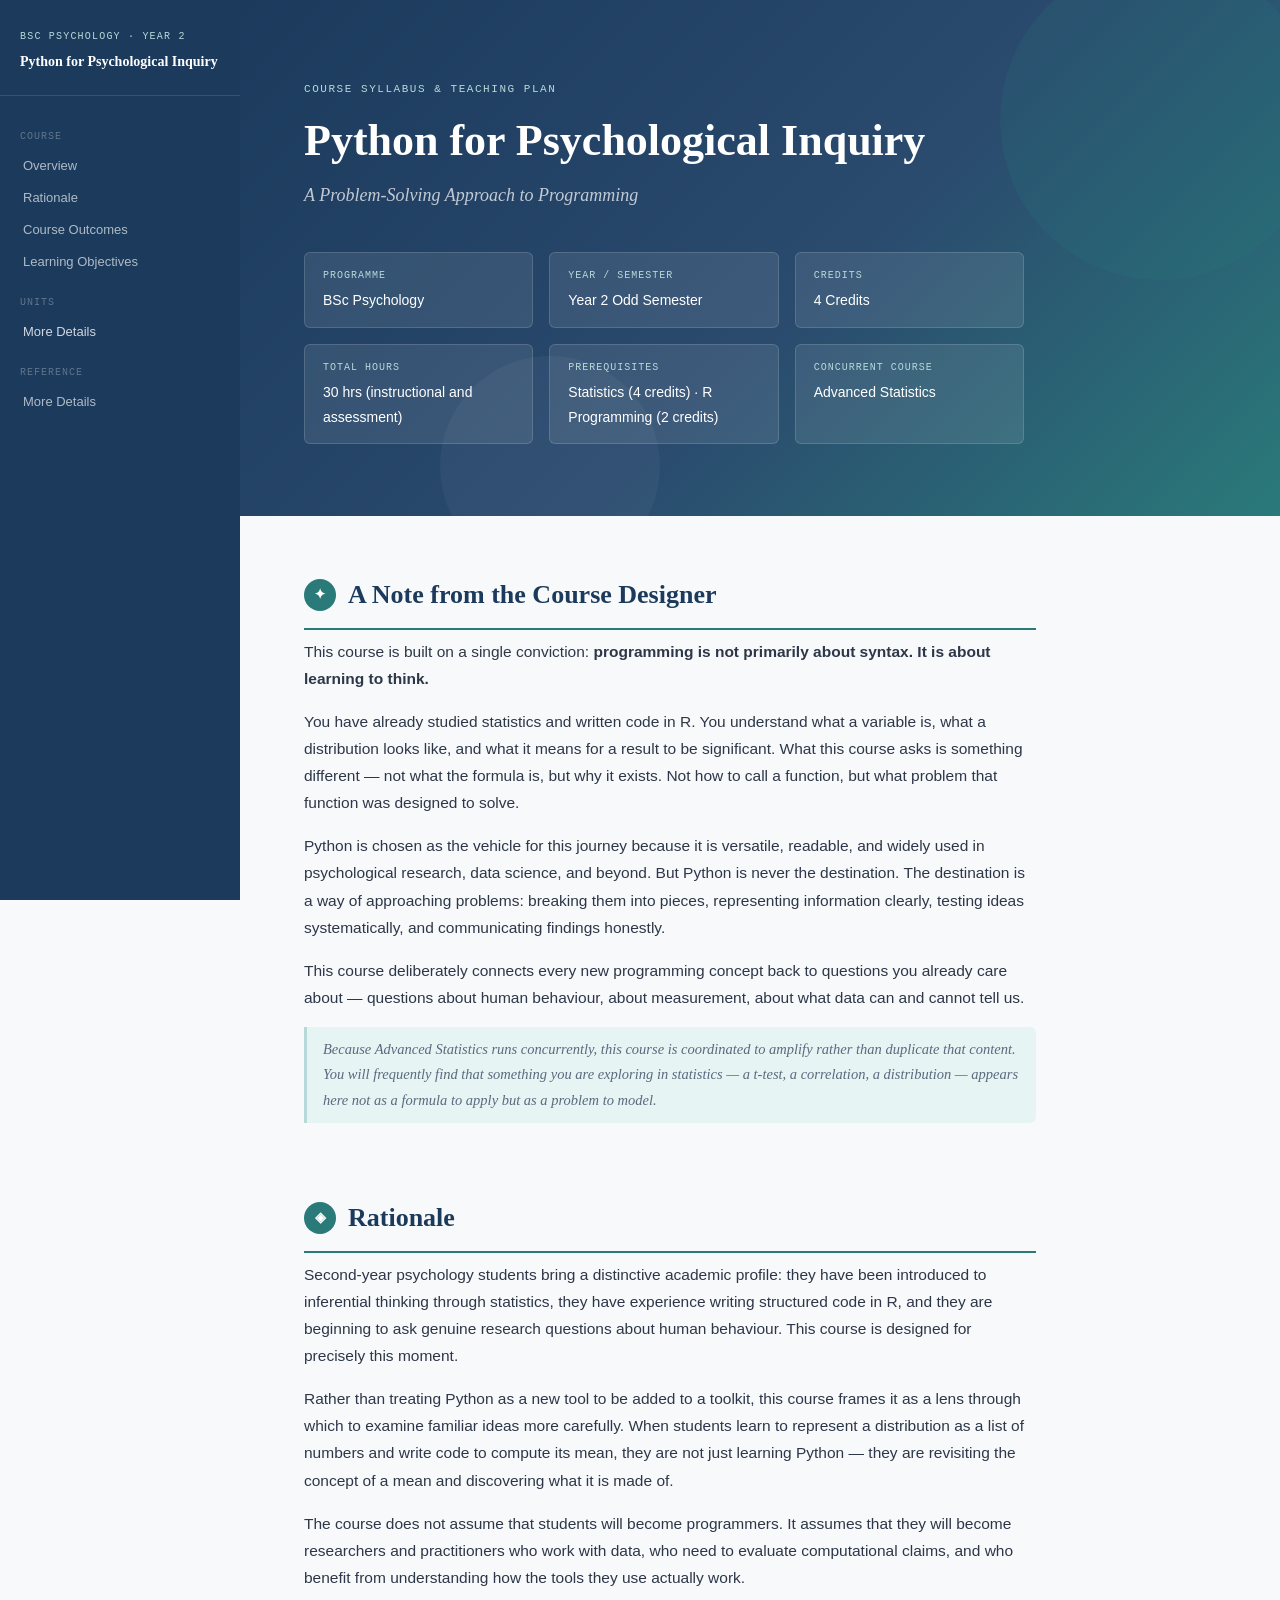
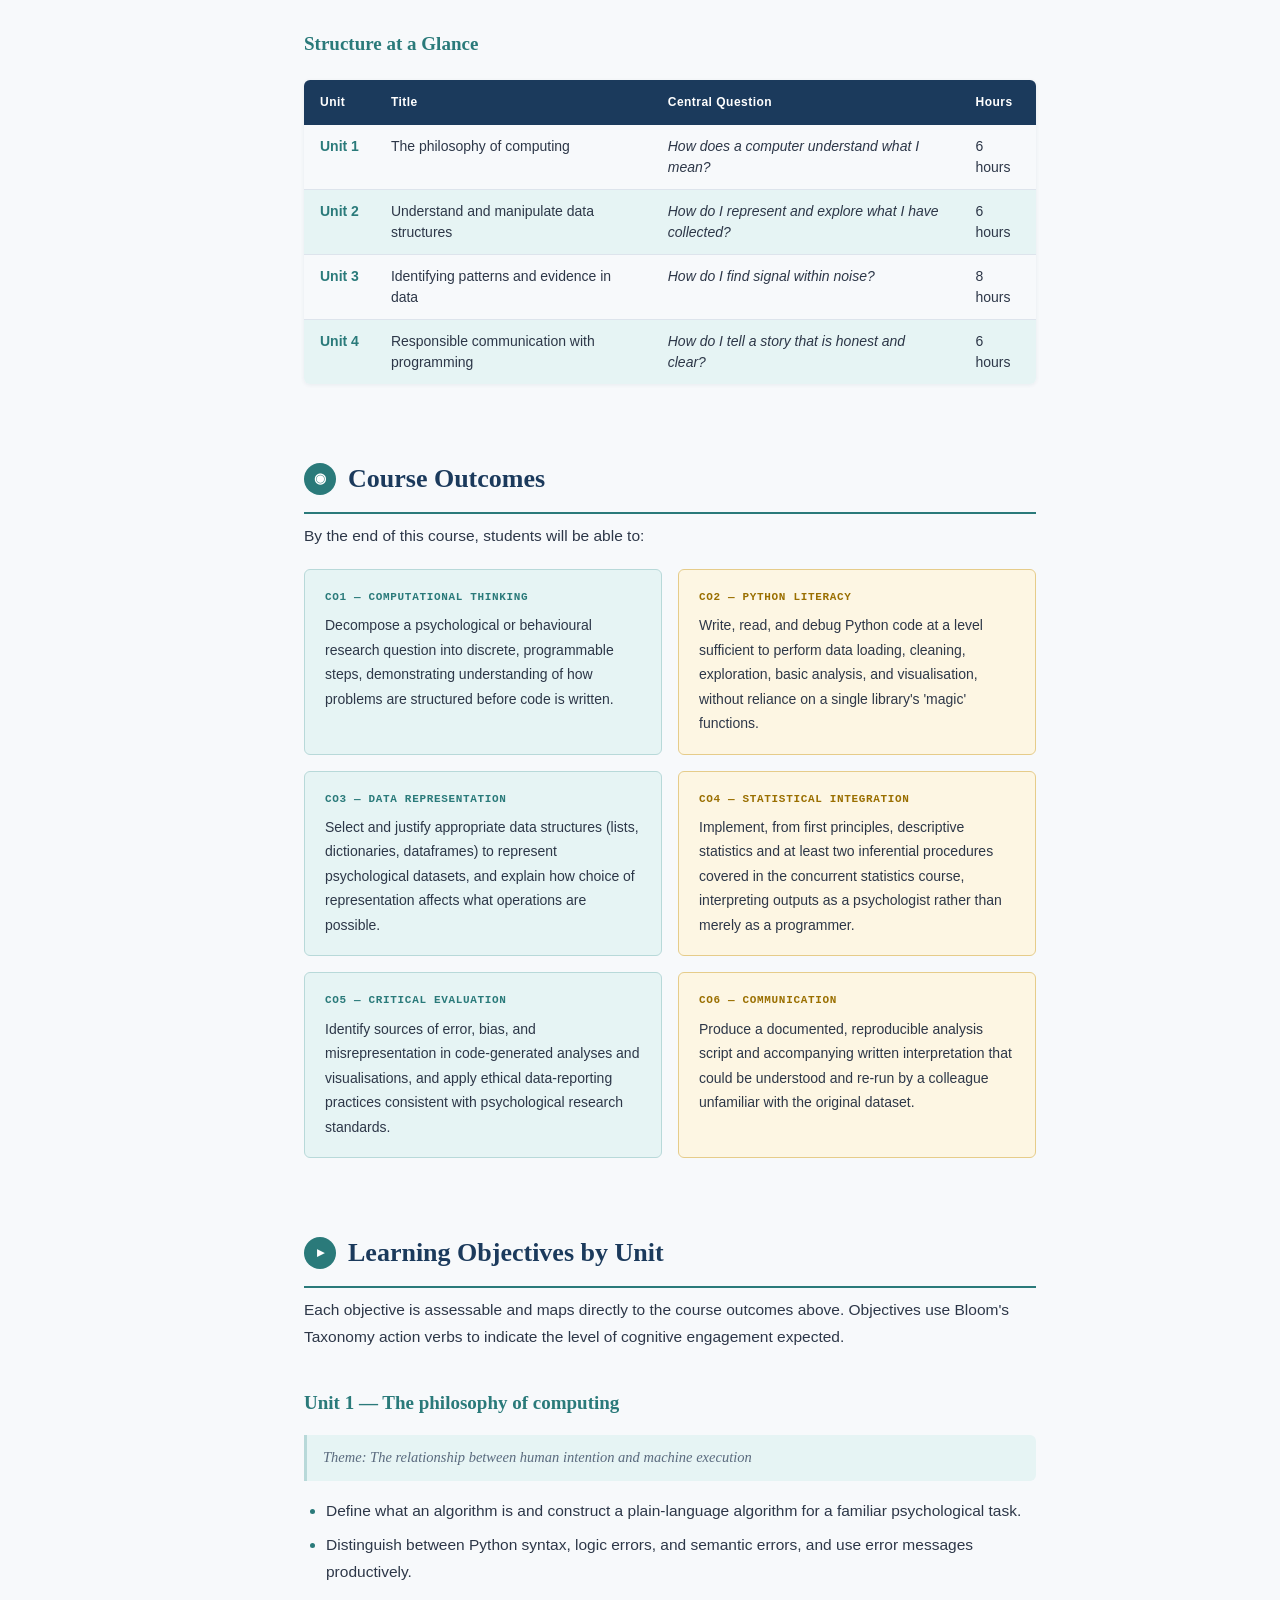
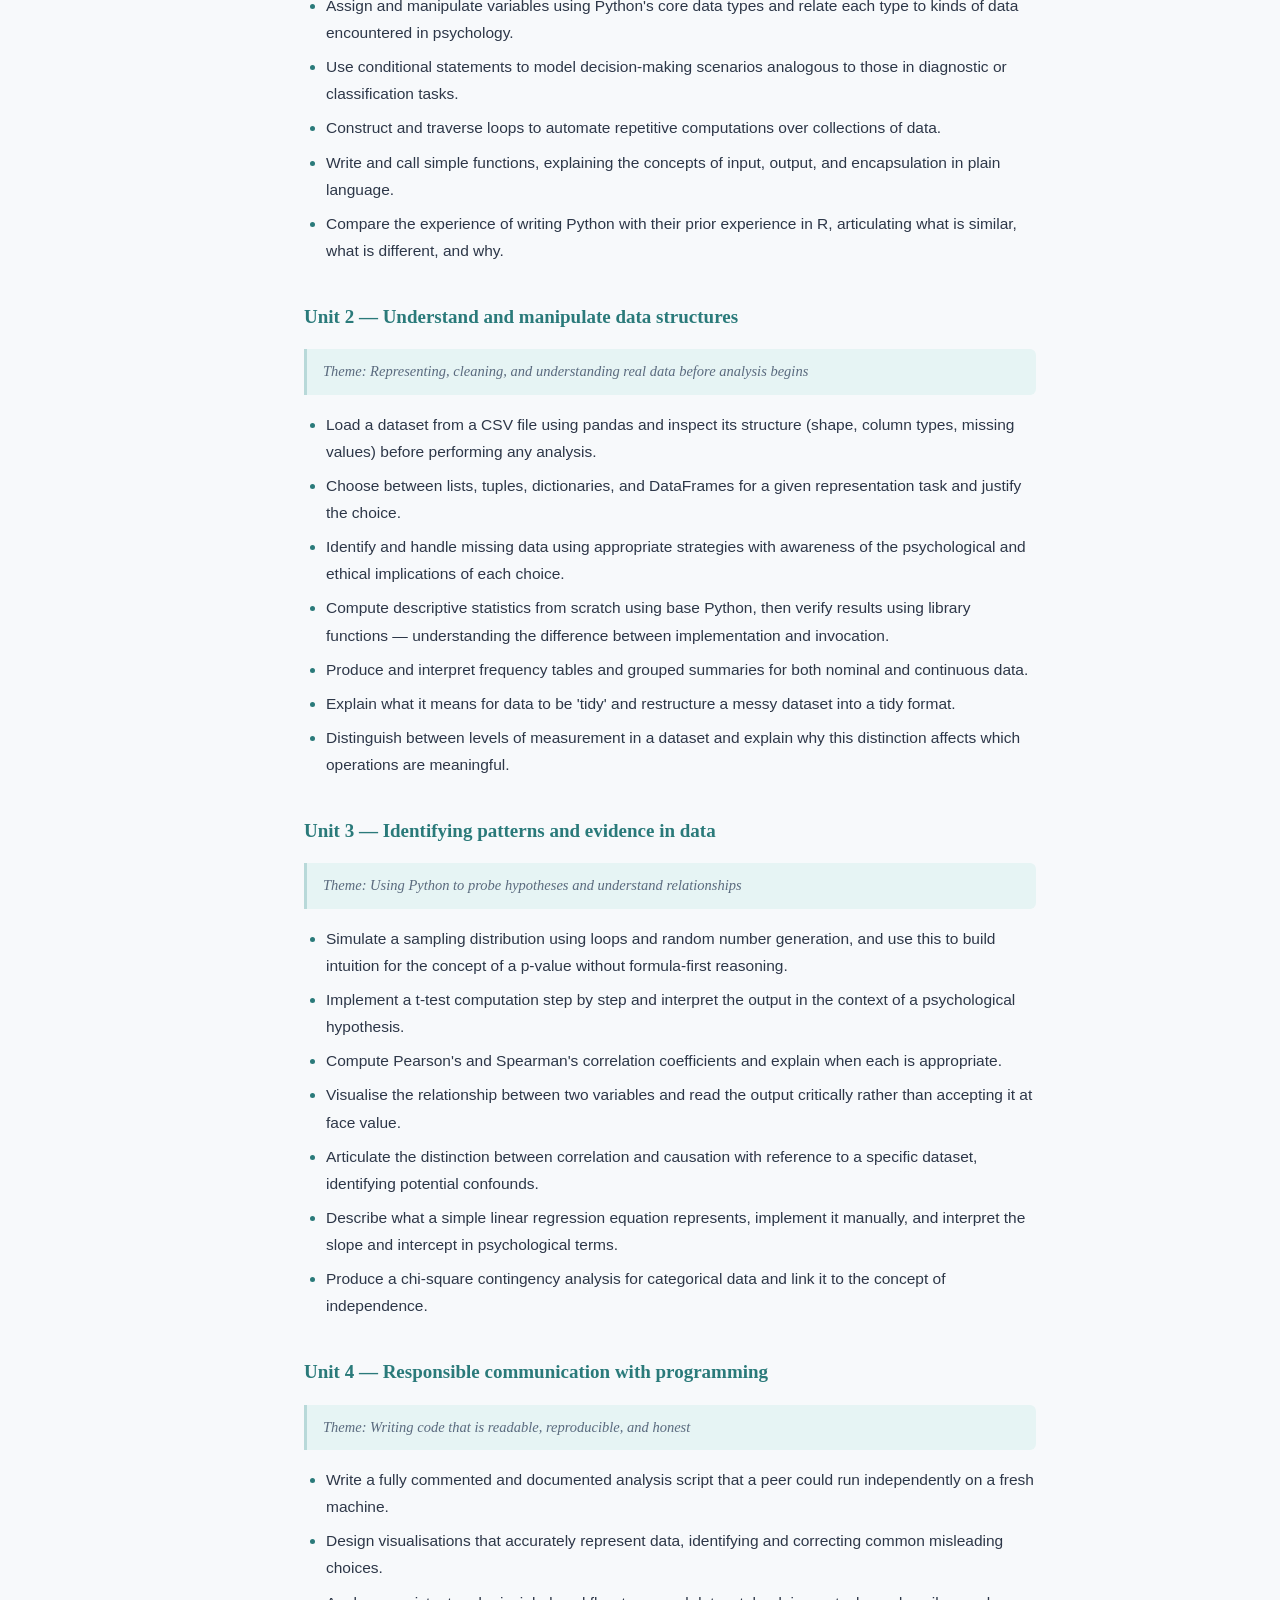
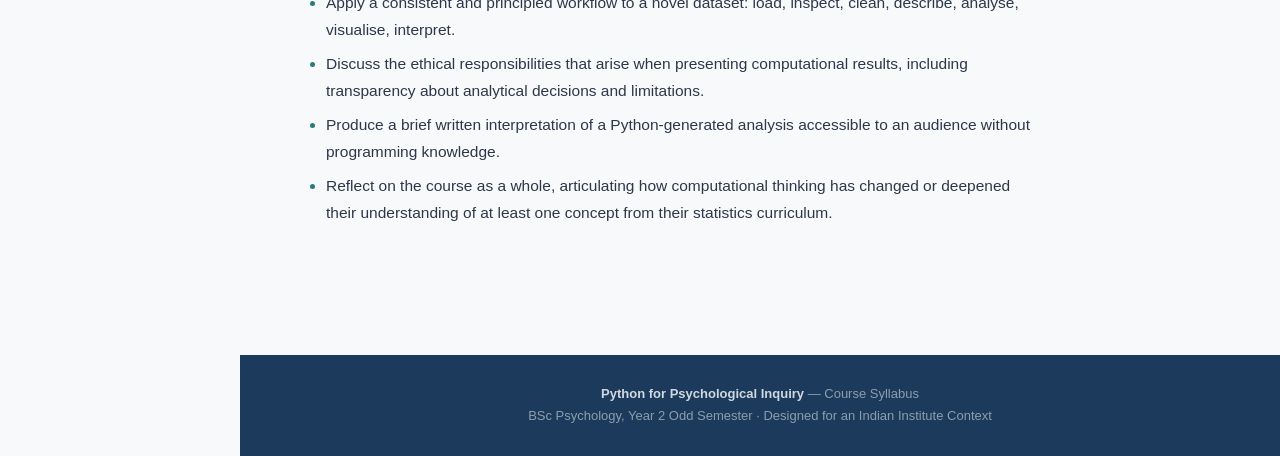
==== commit ddf05fee: "Divide page content to new pages" ====
--- a/index.html
+++ b/index.html
@@ -4,7 +4,7 @@
   <meta charset="UTF-8">
   <meta name="viewport" content="width=device-width, initial-scale=1.0">
   <title>Python for Psychological Inquiry — Course Syllabus</title>
-  <link rel="stylesheet" href="style.css">
+  <link rel="stylesheet" href="css/style.css">
 </head>
 <body>
 
@@ -26,38 +26,11 @@
     <a href="#objectives">Learning Objectives</a>
 
     <div class="nav-section">Units</div>
-    <a href="#unit1" class="unit-link">Unit 1 — Instructions to Ideas</a>
-    <a href="#s1-1" class="sub-link">1.1 Algorithms</a>
-    <a href="#s1-2" class="sub-link">1.2 Variables & Types</a>
-    <a href="#s1-3" class="sub-link">1.3 Conditions</a>
-    <a href="#s1-4" class="sub-link">1.4 Loops</a>
-    <a href="#s1-5" class="sub-link">1.5 Functions</a>
-
-    <a href="#unit2" class="unit-link">Unit 2 — Understand and manipulate data structures</a>
-    <a href="#s2-1" class="sub-link">2.1 Collections</a>
-    <a href="#s2-2" class="sub-link">2.2 DataFrames</a>
-    <a href="#s2-3" class="sub-link">2.3 Missing Data</a>
-    <a href="#s2-4" class="sub-link">2.4 Descriptive Stats</a>
-    <a href="#s2-5" class="sub-link">2.5 Visualisation</a>
-
-    <a href="#unit3" class="unit-link">Unit 3 — Patterns & Evidence</a>
-    <a href="#s3-1" class="sub-link">3.1 Probability & Simulation</a>
-    <a href="#s3-2" class="sub-link">3.2 The t-Test</a>
-    <a href="#s3-3" class="sub-link">3.3 Correlation</a>
-    <a href="#s3-4" class="sub-link">3.4 Causation & Confounds</a>
-    <a href="#s3-5" class="sub-link">3.5 Regression & Chi-Square</a>
-
-    <a href="#unit4" class="unit-link">Unit 4 — Communicating</a>
-    <a href="#s4-1" class="sub-link">4.1 Reproducibility</a>
-    <a href="#s4-2" class="sub-link">4.2 Visualisation Ethics</a>
-    <a href="#s4-3" class="sub-link">4.3 Two Audiences</a>
-    <a href="#s4-4" class="sub-link">4.4 Pipeline Exercise</a>
-    <a href="#s4-5" class="sub-link">4.5 Reflection</a>
+    <a href="../pages/units.html" class="unit-link">More Details</a>
 
     <div class="nav-section">Reference</div>
-    <a href="#assessment">Assessment</a>
-    <a href="#resources">Resources</a>
-    <a href="#instructor">Instructor Notes</a>
+    <a href="pages/references.html">More Details</a>
+
   </nav>
 </aside>
 
@@ -195,777 +168,8 @@
       </ul>
     </section>
 
-    <!-- ══ UNIT 1 ══ -->
-    <section id="unit1">
-      <div class="unit-banner">
-        <div class="unit-number">Unit 1 of 4</div>
-        <h2>The philosophy of computing</h2>
-        <div class="unit-question">"How does a computer understand what I mean?"</div>
-        <div class="unit-meta">
-          <span>6 hours</span>
-          <span>CO1, CO2</span>
-        </div>
-      </div>
-      <p>This unit begins not with Python, but with a question: what does it actually mean to give instructions? Students discover that programming is a discipline of precision and that the challenge of writing code for a computer mirrors, in an illuminating way, the challenge of writing methods sections for psychology experiments.</p>
-
-      <div id="s1-1" class="session-card open">
-        <div class="session-header" onclick="this.parentElement.classList.toggle('open')">
-          <span class="session-num">1.1</span>
-          <h4>What Is an Algorithm? Thinking Before Typing</h4>
-          <span class="session-toggle">▾</span>
-        </div>
-        <div class="session-body">
-          <div class="box box-mist"><div class="box-label">Section Overview</div>
-            <p>The session opens without a computer. Students are given a psychology scenario — scoring a questionnaire — and asked to write out, in plain English, the complete set of steps needed to go from raw responses to a final score. Groups compare their versions and discover where ambiguity crept in.</p>
-          </div>
-          <h4 class="session-title">Topics Covered</h4>
-          <ul>
-            <li>Definition and properties of an algorithm: unambiguous, finite, correct</li>
-            <li>The gap between human intention and machine instruction</li>
-            <li>Why computers need precision that humans take for granted</li>
-            <li>Introduction to the Python environment: Jupyter Notebooks or IDLE</li>
-            <li>Writing and running a first Python statement; understanding the REPL</li>
-          </ul>
-          <h4 class="session-title">Classroom Activity</h4>
-          <ul>
-            <li>Unplugged activity: groups write the algorithm for "compute the average Likert score from 10 responses, excluding any blank items"</li>
-            <li>Groups compare algorithms; instructor facilitates discussion of where they differ and what each difference implies</li>
-            <li>Live demo: show how Python executes each instruction one at a time</li>
-          </ul>
-          <em class="note">R to Python Bridge: Students will recognise the REPL from RStudio's console. R and Python are both interpreted languages — you write a line, the machine runs it. The syntax will look different, but the underlying philosophy is the same.</em>
-        </div>
-      </div>
-
-      <div id="s1-2" class="session-card">
-        <div class="session-header" onclick="this.parentElement.classList.toggle('open')">
-          <span class="session-num">1.2</span>
-          <h4>Variables, Types, and the Psychology of Categories</h4>
-          <span class="session-toggle">▾</span>
-        </div>
-        <div class="session-body">
-          <div class="box box-mist"><div class="box-label">Section Overview</div>
-            <p>Variables are introduced not as 'boxes that store things' but as names we give to things so we can refer to them later. The four core data types are mapped directly onto students' existing knowledge of levels of measurement and data types from R.</p>
-          </div>
-          <h4 class="session-title">Topics Covered</h4>
-          <ul>
-            <li>Variables: assignment, naming conventions, reassignment</li>
-            <li>Integers and floats: when precision matters (age vs. reaction time in milliseconds)</li>
-            <li>Strings: representing names, categories, and text responses</li>
-            <li>Booleans: true/false as the basis of all decision-making</li>
-            <li><code>type()</code> and simple type conversion</li>
-            <li>Connecting Python types to levels of measurement: nominal (str), ordinal (int), interval/ratio (float)</li>
-          </ul>
-          <h4 class="session-title">Classroom Activity</h4>
-          <ul>
-            <li>Students are given a printed dataset card (5 participants, each with age, gender, anxiety_score, above_threshold) and decide which Python type to use for each variable</li>
-            <li>Live coding: building the dataset as individual variables, then discussing why this approach becomes unworkable at 500 participants</li>
-          </ul>
-          <em class="note">Discussion: Is a Likert scale score an integer or a float? Does it matter? What about storing someone's grade as 'A' versus as 4? This connects directly to measurement-level concepts from statistics.</em>
-        </div>
-      </div>
-
-      <div id="s1-3" class="session-card">
-        <div class="session-header" onclick="this.parentElement.classList.toggle('open')">
-          <span class="session-num">1.3</span>
-          <h4>Decisions and Conditions: The If-Then Logic of Classification</h4>
-          <span class="session-toggle">▾</span>
-        </div>
-        <div class="session-body">
-          <div class="box box-mist"><div class="box-label">Section Overview</div>
-            <p>Conditional logic is presented as the computational version of diagnostic reasoning. Students build increasingly complex classifiers, encountering the concepts of mutual exclusivity and exhaustiveness along the way.</p>
-          </div>
-          <h4 class="session-title">Topics Covered</h4>
-          <ul>
-            <li><code>if</code>, <code>elif</code>, <code>else</code>: structure and indentation</li>
-            <li>Comparison operators: <code>==</code>, <code>!=</code>, <code>&lt;</code>, <code>&gt;</code>, <code>&lt;=</code>, <code>&gt;=</code></li>
-            <li>Logical operators: <code>and</code>, <code>or</code>, <code>not</code></li>
-            <li>Nesting conditions vs. chaining <code>elif</code></li>
-            <li>The concept of a decision boundary and its arbitrariness</li>
-          </ul>
-          <h4 class="session-title">Classroom Activity</h4>
-          <ul>
-            <li>Students implement the PHQ-9 scoring rubric as a Python function returning a severity category (minimal, mild, moderate, moderately severe, severe)</li>
-            <li>Extension: add validation logic — what should the function return if the score is negative, or greater than 27?</li>
-          </ul>
-          <em class="note">Ethical Touchpoint: Classification systems in psychology have real consequences. A person is not the same as their score, and a cut-off is a convention, not a truth. Code that implements a classification makes the arbitrariness of that convention invisible — a crucial point for future researchers.</em>
-        </div>
-      </div>
-
-      <div id="s1-4" class="session-card">
-        <div class="session-header" onclick="this.parentElement.classList.toggle('open')">
-          <span class="session-num">1.4</span>
-          <h4>Repetition and Loops: Automation as a Research Tool</h4>
-          <span class="session-toggle">▾</span>
-        </div>
-        <div class="session-body">
-          <div class="box box-mist"><div class="box-label">Section Overview</div>
-            <p>Loops are introduced as the answer to the question: "What if I need to do this for every participant?" Students see that automation is not laziness — it is reproducibility.</p>
-          </div>
-          <h4 class="session-title">Topics Covered</h4>
-          <ul>
-            <li><code>for</code> loops over lists and ranges</li>
-            <li>Accumulators: building a running total or a collection</li>
-            <li><code>while</code> loops: iterating until a condition changes</li>
-            <li><code>break</code> and <code>continue</code>: controlling loop flow</li>
-            <li><code>enumerate()</code> for tracking position</li>
-            <li>Nested loops: brief introduction with a concrete example</li>
-          </ul>
-          <h4 class="session-title">Classroom Activity</h4>
-          <ul>
-            <li>Given a list of 20 raw test scores, students write a <code>for</code> loop to compute the total and mean without using <code>sum()</code> or <code>len()</code> — building these from scratch with an accumulator</li>
-            <li>Extension: loop over the scores again to flag any score more than 1.5 SDs from the mean</li>
-            <li>Discussion: why two passes? Could this be done in one pass? What does this tell us about the structure of the computation?</li>
-          </ul>
-        </div>
-      </div>
-
-      <div id="s1-5" class="session-card">
-        <div class="session-header" onclick="this.parentElement.classList.toggle('open')">
-          <span class="session-num">1.5</span>
-          <h4>Functions: Naming What You Mean</h4>
-          <span class="session-toggle">▾</span>
-        </div>
-        <div class="session-body">
-          <div class="box box-mist"><div class="box-label">Section Overview</div>
-            <p>Functions are presented as a way of giving a name to a process — exactly as a researcher names a construct. Once defined, a function can be applied anywhere, ensuring consistency.</p>
-          </div>
-          <h4 class="session-title">Topics Covered</h4>
-          <ul>
-            <li><code>def</code> syntax, parameters, and <code>return</code></li>
-            <li>The difference between printing and returning</li>
-            <li>Default parameter values</li>
-            <li>Docstrings: documenting what a function does, not how</li>
-            <li>Calling a function vs. defining it</li>
-            <li>Brief preview of the Python Standard Library as 'functions other people wrote'</li>
-          </ul>
-          <h4 class="session-title">Classroom Activity</h4>
-          <ul>
-            <li>Students refactor work from Sessions 1.2–1.4 into a small library of functions: <code>compute_mean(scores)</code>, <code>compute_sd(scores)</code>, <code>classify_severity(score)</code>, <code>flag_outliers(scores, threshold)</code></li>
-            <li>Pair exercise: swap code with a partner. Can you understand what each function does from its name and docstring alone?</li>
-          </ul>
-          <em class="note">Unit 1 Closing Reflection: Before this unit, most students experienced programming as typing commands. After this unit, they should experience it as designing a sequence of clearly named, intentional steps.</em>
-        </div>
-      </div>
-
-      <h3 class="subsection">Unit 1 Section Summary</h3>
-      <table class="session-table">
-        <thead><tr><th>Section</th><th>Topic</th><th>Key Activities</th><th>Deliverable</th></tr></thead>
-        <tbody>
-          <tr><td>1.1</td><td>Algorithms &amp; Python Environment</td><td>Unplugged algorithm design, REPL exploration</td><td>Written algorithm for a scoring task</td></tr>
-          <tr><td>1.2</td><td>Variables and Data Types</td><td>Dataset card exercise, live coding</td><td>Typed variable annotations for a dataset</td></tr>
-          <tr><td>1.3</td><td>Conditions and Classification</td><td>PHQ-9 classifier implementation</td><td>Working if/elif/else classifier</td></tr>
-          <tr><td>1.4</td><td>Loops and Automation</td><td>Score processing with accumulators</td><td>Mean and outlier-flagging script</td></tr>
-          <tr><td>1.5</td><td>Functions and Abstraction</td><td>Refactoring, peer code reading</td><td>Documented function library</td></tr>
-        </tbody>
-      </table>
-    </section>
-
-    <!-- ══ UNIT 2 ══ -->
-    <section id="unit2">
-      <div class="unit-banner">
-        <div class="unit-number">Unit 2 of 4</div>
-        <h2>Understand and manipulate data structures</h2>
-        <div class="unit-question">"How do I represent and explore what I have collected?"</div>
-        <div class="unit-meta">
-          <span>6 hours</span>
-          <span>CO2, CO3, CO4</span>
-        </div>
-      </div>
-      <p>Before any analysis can be trusted, the data must be understood. This unit addresses a truth that is often glossed over in methods training: real datasets are messy, and the decisions made during cleaning are analytical decisions with consequences.</p>
-
-      <div id="s2-1" class="session-card">
-        <div class="session-header" onclick="this.parentElement.classList.toggle('open')">
-          <span class="session-num">2.1</span>
-          <h4>Collections: Lists, Dictionaries, and the Shape of Data</h4>
-          <span class="session-toggle">▾</span>
-        </div>
-        <div class="session-body">
-          <div class="box box-mist"><div class="box-label">Section Overview</div>
-            <p>Students now confront the need to work with many values at once. This session introduces lists and dictionaries as the two fundamental collection types, and asks students to think carefully about which is the right choice for a given representation task.</p>
-          </div>
-          <h4 class="session-title">Topics Covered</h4>
-          <ul>
-            <li>Lists: ordered, indexed, mutable — for sequences of same-kind data</li>
-            <li>List operations: append, remove, slicing, indexing, length</li>
-            <li>Dictionaries: key-value pairs — for structured records</li>
-            <li>Choosing between lists and dictionaries: a design decision, not a syntax question</li>
-            <li>Lists of dictionaries as a natural model for a dataset of participants</li>
-            <li>Tuples: briefly — when immutability matters</li>
-          </ul>
-          <h4 class="session-title">Classroom Activity</h4>
-          <ul>
-            <li>Students receive a paper participant record and represent it first as a list, then as a dictionary. A second participant is added — discussion follows about which representation scales more naturally</li>
-            <li>Guided coding: building a list of participant dictionaries and writing a loop to extract all ages</li>
-          </ul>
-          <em class="note">Conceptual Bridge: In R, the dataframe was given to students from the start. Here, they are building up to it. Understanding why a dataframe is useful requires understanding what it replaces.</em>
-        </div>
-      </div>
-
-      <div id="s2-2" class="session-card">
-        <div class="session-header" onclick="this.parentElement.classList.toggle('open')">
-          <span class="session-num">2.2</span>
-          <h4>The Pandas DataFrame: Data as a Table</h4>
-          <span class="session-toggle">▾</span>
-        </div>
-        <div class="session-body">
-          <div class="box box-mist"><div class="box-label">Section Overview</div>
-            <p>Pandas is introduced not as a library to be memorised but as a natural extension of what students just built. The session focuses on loading, inspecting, and understanding a dataset before touching it.</p>
-          </div>
-          <h4 class="session-title">Topics Covered</h4>
-          <ul>
-            <li><code>import pandas as pd</code>: the import statement and the alias convention</li>
-            <li><code>pd.read_csv()</code>: loading real data</li>
-            <li><code>df.head()</code>, <code>df.tail()</code>, <code>df.shape</code>, <code>df.dtypes</code>, <code>df.info()</code></li>
-            <li>Accessing columns and rows: <code>df['column']</code>, <code>df.iloc[]</code>, <code>df.loc[]</code></li>
-            <li>Basic filtering: <code>df[df['column'] &gt; value]</code></li>
-            <li><code>df.describe()</code>: descriptive statistics at a glance — and why glance is not enough</li>
-          </ul>
-          <h4 class="session-title">Classroom Activity</h4>
-          <ul>
-            <li>Students load a psychology dataset and answer a checklist of questions before performing any analysis: How many participants? What are the data types? Are there obvious outliers? Are there missing values?</li>
-            <li>Discussion: what would happen if we skipped these steps and ran an analysis immediately?</li>
-          </ul>
-        </div>
-      </div>
-
-      <div id="s2-3" class="session-card">
-        <div class="session-header" onclick="this.parentElement.classList.toggle('open')">
-          <span class="session-num">2.3</span>
-          <h4>Missing Data: The Values That Are Not There</h4>
-          <span class="session-toggle">▾</span>
-        </div>
-        <div class="session-body">
-          <div class="box box-mist"><div class="box-label">Section Overview</div>
-            <p>Missing data is one of the most consequential and most neglected topics in quantitative psychology training. This session treats it as a conceptual problem first — why is data missing, and does it matter how it went missing?</p>
-          </div>
-          <h4 class="session-title">Topics Covered</h4>
-          <ul>
-            <li>What NaN means and how Python/pandas represents absence</li>
-            <li>Three mechanisms of missingness: MCAR, MAR, MNAR</li>
-            <li><code>df.isnull()</code>, <code>df.isnull().sum()</code>: quantifying missingness</li>
-            <li>Strategies: listwise deletion (<code>dropna</code>), column removal, mean/median imputation</li>
-            <li>When each strategy is defensible — and when it is not</li>
-            <li>Documenting what you did and why: the research audit trail</li>
-          </ul>
-          <h4 class="session-title">Classroom Activity</h4>
-          <ul>
-            <li>Students compare two datasets: one with randomly missing data, one with data missing only for highest-anxiety participants. Could you tell the difference by looking at the NaN pattern alone?</li>
-            <li>Apply three different missingness strategies to the same dataset and compare descriptive statistics across the three resulting versions</li>
-          </ul>
-          <em class="note">Ethical Touchpoint: Deciding how to handle missing data is a scientific decision, not a cleaning chore. Both imputation and deletion should be reported transparently, as each carries assumptions about the world.</em>
-        </div>
-      </div>
-
-      <div id="s2-4" class="session-card">
-        <div class="session-header" onclick="this.parentElement.classList.toggle('open')">
-          <span class="session-num">2.4</span>
-          <h4>Descriptive Statistics from Scratch and from Libraries</h4>
-          <span class="session-toggle">▾</span>
-        </div>
-        <div class="session-body">
-          <div class="box box-mist"><div class="box-label">Section Overview</div>
-            <p>This session revisits descriptive statistics — mean, median, mode, variance, standard deviation — and builds them from scratch in Python before using the library versions. The goal is not to memorise formulas but to understand what each statistic is actually doing to the data.</p>
-          </div>
-          <h4 class="session-title">Topics Covered</h4>
-          <ul>
-            <li>Computing mean, median, and mode from a list using only base Python</li>
-            <li>Computing variance and standard deviation step by step: understanding the sum of squared deviations</li>
-            <li><code>sorted()</code> for median; mode as the most common value</li>
-            <li>Verifying results with numpy and pandas</li>
-            <li>Population vs. sample standard deviation (<code>ddof=0</code> vs <code>ddof=1</code>)</li>
-            <li>Percentiles and quartiles: what they tell us that the mean does not</li>
-          </ul>
-          <h4 class="session-title">Classroom Activity</h4>
-          <ul>
-            <li>Paired task: one student writes <code>compute_variance(data, population=True)</code>, their partner writes <code>compute_variance(data, population=False)</code>. They compare outputs and discuss when each is appropriate — reconnecting to the parameter vs. statistic distinction from the concurrent statistics course</li>
-            <li>Visual exploration: scatter plot of raw scores with a horizontal mean line and shaded SD region</li>
-          </ul>
-        </div>
-      </div>
-
-      <div id="s2-5" class="session-card">
-        <div class="session-header" onclick="this.parentElement.classList.toggle('open')">
-          <span class="session-num">2.5</span>
-          <h4>Visualisation as Understanding, Not Decoration</h4>
-          <span class="session-toggle">▾</span>
-        </div>
-        <div class="session-body">
-          <div class="box box-mist"><div class="box-label">Section Overview</div>
-            <p>Visualisation is introduced not as the last step in analysis but as an exploratory tool. Students produce histograms, box plots, and bar charts, spending significant time discussing what each plot reveals that a table of numbers does not — and what each conceals.</p>
-          </div>
-          <h4 class="session-title">Topics Covered</h4>
-          <ul>
-            <li>The matplotlib anatomy: figure, axes, plot elements</li>
-            <li>Histogram: choosing bin width and what that choice implies</li>
-            <li>Box plot: five-number summary as a visual, interpreting whiskers and outliers</li>
-            <li>Bar chart for categorical data: frequency vs. proportion</li>
-            <li>Overlaying plots: comparing two distributions visually</li>
-            <li>Titles, labels, legends: what every plot must communicate</li>
-          </ul>
-          <h4 class="session-title">Classroom Activity</h4>
-          <ul>
-            <li>Students generate three visualisations of the same variable: narrow-bin histogram, wide-bin histogram, and box plot — then write a short reflection on what each emphasises and what it obscures</li>
-            <li>Group critique: pairs swap plots and give feedback on whether the visualisation would be clear to a first-time reader</li>
-          </ul>
-          <em class="note">Connection to R: Students have already made plots in R using ggplot2-style thinking. The transition is to understand the underlying figure-and-axes model that both R and Python use. The aesthetic choices are different; the conceptual model is structurally similar.</em>
-        </div>
-      </div>
-
-      <h3 class="subsection">Unit 2 Section Summary</h3>
-      <table class="session-table">
-        <thead><tr><th>Section</th><th>Topic</th><th>Key Activities</th><th>Deliverable</th></tr></thead>
-        <tbody>
-          <tr><td>2.1</td><td>Lists and Dictionaries</td><td>Paper participant records, list vs dict comparison</td><td>Participant collection in both formats</td></tr>
-          <tr><td>2.2</td><td>Pandas DataFrames</td><td>Dataset inspection checklist exercise</td><td>Pre-analysis inspection report</td></tr>
-          <tr><td>2.3</td><td>Missing Data</td><td>MCAR vs MNAR comparison activity</td><td>Missingness strategy comparison table</td></tr>
-          <tr><td>2.4</td><td>Descriptive Statistics</td><td>From-scratch implementation, library verification</td><td>compute_variance() function with both modes</td></tr>
-          <tr><td>2.5</td><td>Visualisation</td><td>Three-plot reflection, peer critique</td><td>Annotated plot set with written reflection</td></tr>
-        </tbody>
-      </table>
-    </section>
-
-    <!-- ══ UNIT 3 ══ -->
-    <section id="unit3">
-      <div class="unit-banner">
-        <div class="unit-number">Unit 3 of 4</div>
-        <h2>Identifying patterns and evidence in data</h2>
-        <div class="unit-question">"How do I find signal within noise?"</div>
-        <div class="unit-meta">
-          <span>8 hours</span>
-          <span>CO1, CO4, CO5</span>
-        </div>
-      </div>
-      <p>This unit is where Python becomes a thinking tool rather than just a computing tool. Students use their conceptual vocabulary to investigate relationships and test ideas. The parallel statistics course is running live during this unit, so students will often encounter the same concept from two directions in the same week. This is intentional.</p>
-
-      <div id="s3-1" class="session-card">
-        <div class="session-header" onclick="this.parentElement.classList.toggle('open')">
-          <span class="session-num">3.1</span>
-          <h4>Probability and Simulation: Building Intuition for the p-Value</h4>
-          <span class="session-toggle">▾</span>
-        </div>
-        <div class="session-body">
-          <div class="box box-mist"><div class="box-label">Section Overview</div>
-            <p>Before any hypothesis test is coded, this session uses simulation to build intuition for what a p-value actually represents. Students generate data under a null hypothesis thousands of times and observe how often they see a result as extreme as their observed one.</p>
-          </div>
-          <h4 class="session-title">Topics Covered</h4>
-          <ul>
-            <li>Random number generation: <code>random.random()</code>, <code>random.choice()</code>, <code>random.gauss()</code></li>
-            <li>Simulating coin flips, dice rolls, and then simulated experiments</li>
-            <li>The sampling distribution as an empirical object, not just a theoretical one</li>
-            <li>Counting how many simulations exceed an observed value: an intuitive p-value</li>
-            <li>Why 5,000 simulations give a different answer from 50</li>
-            <li>Connecting the simulation result to the formal p-value and alpha concepts</li>
-          </ul>
-          <h4 class="session-title">Classroom Activity</h4>
-          <ul>
-            <li>Students simulate: "If sleep quality has no effect on memory test scores (null hypothesis), how often would we see a difference as large as 8 points by chance?" They count the proportion of simulated differences ≥ 8 and compare to alpha = 0.05</li>
-            <li>Discussion: what changes if we set alpha to 0.01? What changes if our sample was larger?</li>
-          </ul>
-          <em class="note">Statistical Bridge: This simulation gives students a visceral sense of Type I and Type II errors — a Type I error is what happens when your 'extreme' result is actually one of the 5% of noise outcomes.</em>
-        </div>
-      </div>
-
-      <div id="s3-2" class="session-card">
-        <div class="session-header" onclick="this.parentElement.classList.toggle('open')">
-          <span class="session-num">3.2</span>
-          <h4>The t-Test: A Case Study in Implementing an Inferential Test</h4>
-          <span class="session-toggle">▾</span>
-        </div>
-        <div class="session-body">
-          <div class="box box-mist"><div class="box-label">Section Overview</div>
-            <p>Rather than simply calling <code>scipy.stats.ttest_ind()</code>, students implement an independent samples t-test step by step. The library function is used at the end — for verification, not as the primary tool.</p>
-          </div>
-          <h4 class="session-title">Topics Covered</h4>
-          <ul>
-            <li>Revisiting the hypothesis structure: null, alternate, one-tailed, two-tailed</li>
-            <li>The logic of the t-statistic: how different are the means, relative to how different we would expect by chance?</li>
-            <li>Step-by-step implementation: group means, group variances, pooled standard error, t-statistic</li>
-            <li>Degrees of freedom: what they count and why they matter</li>
-            <li>Verifying the manual result with <code>scipy.stats.ttest_ind()</code></li>
-            <li>Effect size: why statistical significance is not the same as practical significance</li>
-          </ul>
-          <h4 class="session-title">Classroom Activity</h4>
-          <ul>
-            <li>Guided worksheet takes students through each step of the t-test computation; at each step they are asked: what would this number tell us if we stopped here?</li>
-            <li>Reflection: the library function returns the same numbers in one line. What do we lose by only ever using the library?</li>
-          </ul>
-          <em class="note">On the Paired t-Test: The paired t-test is introduced as a natural extension — instead of comparing two groups, we compare each participant to themselves across time, reducing to a test of whether the mean difference score is different from zero.</em>
-        </div>
-      </div>
-
-      <div id="s3-3" class="session-card">
-        <div class="session-header" onclick="this.parentElement.classList.toggle('open')">
-          <span class="session-num">3.3</span>
-          <h4>Correlation: Measuring the Direction and Strength of Relationships</h4>
-          <span class="session-toggle">▾</span>
-        </div>
-        <div class="session-body">
-          <div class="box box-mist"><div class="box-label">Section Overview</div>
-            <p>Correlation is presented as a question about geometry as much as statistics: do these two variables move together? The session builds Pearson's r from its components before computing it with a library. Spearman's rho is introduced as what happens when we care about rank rather than magnitude.</p>
-          </div>
-          <h4 class="session-title">Topics Covered</h4>
-          <ul>
-            <li>Covariance: the numerator of Pearson's r and what it captures</li>
-            <li>Why r is bounded between -1 and +1: the normalising role of standard deviations</li>
-            <li>Computing Pearson's r step by step, then with <code>numpy.corrcoef()</code></li>
-            <li>Spearman's rho: computing ranks with <code>scipy.stats.rankdata()</code>, then correlating the ranks</li>
-            <li>When to use each: normality, outliers, and whether rank or magnitude is meaningful</li>
-            <li>The correlation matrix: representing many relationships at once</li>
-          </ul>
-          <h4 class="session-title">Classroom Activity</h4>
-          <ul>
-            <li>Students compute both Pearson's r and Spearman's rho for the same two variables in a dataset containing strong outliers, then discuss: which better represents the true relationship?</li>
-            <li>Scatter plot with correlation coefficient annotated: students produce this for three pairs of variables and rank them by strength, then discuss whether strong correlation implies importance</li>
-          </ul>
-        </div>
-      </div>
-
-      <div id="s3-4" class="session-card">
-        <div class="session-header" onclick="this.parentElement.classList.toggle('open')">
-          <span class="session-num">3.4</span>
-          <h4>Correlation, Causation, and Confounds: Critical Thinking with Code</h4>
-          <span class="session-toggle">▾</span>
-        </div>
-        <div class="session-body">
-          <div class="box box-mist"><div class="box-label">Section Overview</div>
-            <p>This session slows down to think about what a correlation coefficient actually means in the real world. Using datasets where strong correlations are artefacts of confounding variables, students practise the critical evaluation skills that separate a researcher from someone who runs functions on data.</p>
-          </div>
-          <h4 class="session-title">Topics Covered</h4>
-          <ul>
-            <li>Classic spurious correlations and the third-variable problem</li>
-            <li>The concept of a confounding variable: what is the third thing?</li>
-            <li>Partial correlation: holding a third variable constant — conceptual introduction</li>
-            <li>Directionality: when A correlates with B, could B cause A?</li>
-            <li>The ecological fallacy: correlations at the group level may not apply to individuals</li>
-            <li>Implications for psychological research: media misinterpretation of correlation findings</li>
-          </ul>
-          <h4 class="session-title">Classroom Activity</h4>
-          <ul>
-            <li>Students identify a plausible confound in a dataset with a strong correlation, subset the data by that confound, and compute the correlation separately within each subset</li>
-            <li>Writing exercise: write a single paragraph a journalist might write about the finding, then a corrected version written by a researcher</li>
-          </ul>
-        </div>
-      </div>
-
-      <div id="s3-5" class="session-card">
-        <div class="session-header" onclick="this.parentElement.classList.toggle('open')">
-          <span class="session-num">3.5</span>
-          <h4>Introduction to Regression and Chi-Square: Prediction and Independence</h4>
-          <span class="session-toggle">▾</span>
-        </div>
-        <div class="session-body">
-          <div class="box box-mist"><div class="box-label">Section Overview</div>
-            <p>Simple linear regression as a natural extension of correlation — moving from describing a relationship to predicting a value — and chi-square as the tool for asking whether two categorical variables are related. Both are implemented at least partially from scratch.</p>
-          </div>
-          <h4 class="session-title">Topics Covered</h4>
-          <ul>
-            <li>From correlation to regression: the line of best fit as a predictive model</li>
-            <li>The slope and intercept: what each means in the context of the variables</li>
-            <li>Residuals: the difference between prediction and reality</li>
-            <li>R-squared: what proportion of variance in Y is explained by X?</li>
-            <li>Chi-square: testing whether the distribution of one categorical variable is independent of another</li>
-            <li>Observed vs. expected frequencies; computing chi-square manually in Python</li>
-          </ul>
-          <h4 class="session-title">Classroom Activity</h4>
-          <ul>
-            <li>Regression: students implement the OLS formula for slope and intercept manually, plot the resulting line over a scatter plot, then use sklearn to verify</li>
-            <li>Chi-square: given a contingency table (gender × diagnosis), students compute expected frequencies and chi-square without scipy, then verify with it</li>
-          </ul>
-          <em class="note">Concurrent Statistics Link: Both regression and chi-square are being introduced simultaneously in the statistics course. This session gives students a concrete computational model that will deepen their understanding of the formal treatment they are receiving in parallel.</em>
-        </div>
-      </div>
-
-      <h3 class="subsection">Unit 3 Section Summary</h3>
-      <table class="session-table">
-        <thead><tr><th>Section</th><th>Topic</th><th>Key Activities</th><th>Deliverable</th></tr></thead>
-        <tbody>
-          <tr><td>3.1</td><td>Probability and Simulation</td><td>Null hypothesis simulation exercise</td><td>Simulation script with p-value estimate</td></tr>
-          <tr><td>3.2</td><td>The t-Test</td><td>Step-by-step guided implementation</td><td>Annotated t-test worksheet and script</td></tr>
-          <tr><td>3.3</td><td>Correlation</td><td>Pearson vs Spearman comparison, matrix</td><td>Correlation analysis with plots</td></tr>
-          <tr><td>3.4</td><td>Causation and Confounds</td><td>Confound identification, journalist vs researcher writing</td><td>Short critical evaluation paragraph</td></tr>
-          <tr><td>3.5</td><td>Regression and Chi-Square</td><td>OLS implementation, contingency table exercise</td><td>Manual and library outputs compared</td></tr>
-        </tbody>
-      </table>
-    </section>
-
-    <!-- ══ UNIT 4 ══ -->
-    <section id="unit4">
-      <div class="unit-banner">
-        <div class="unit-number">Unit 4 of 4</div>
-        <h2>Responsible communication with programming</h2>
-        <div class="unit-question">"How do I tell a story that is honest and clear?"</div>
-        <div class="unit-meta">
-          <span>6 hours</span>
-          <span>CO5, CO6</span>
-        </div>
-      </div>
-      <p>The final unit asks: now that you can compute things, can you communicate them honestly? This unit addresses reproducibility, visualisation ethics, writing for non-technical audiences, and the skills of reflection and synthesis. The capstone project draws on everything from the preceding three units.</p>
-
-      <div id="s4-1" class="session-card">
-        <div class="session-header" onclick="this.parentElement.classList.toggle('open')">
-          <span class="session-num">4.1</span>
-          <h4>Reproducibility: Writing Code That Others Can Run</h4>
-          <span class="session-toggle">▾</span>
-        </div>
-        <div class="session-body">
-          <div class="box box-mist"><div class="box-label">Section Overview</div>
-            <p>Students discover how quickly an undocumented script becomes opaque — even to its own author — and learn the practices that make code a reproducible scientific artifact.</p>
-          </div>
-          <h4 class="session-title">Topics Covered</h4>
-          <ul>
-            <li>Code comments: when to comment and what not to comment</li>
-            <li>Docstrings: documenting functions for others</li>
-            <li>Variable naming as documentation: why <code>score_before_training</code> &gt; <code>s1</code></li>
-            <li>The analysis pipeline as a sequence: import, inspect, clean, describe, analyse, visualise, interpret</li>
-            <li>Jupyter Notebooks as a format for literate programming</li>
-            <li>Setting a random seed for reproducibility in simulations</li>
-            <li>The replication crisis in psychology: a brief contextual discussion</li>
-          </ul>
-          <h4 class="session-title">Classroom Activity</h4>
-          <ul>
-            <li>Students receive a deliberately poorly documented script that performs a correct analysis. They reconstruct what it does, add appropriate comments and docstrings, rename variables, and reorganise it — without changing any analytical logic</li>
-            <li>Pair exercise: one student runs the partner's refactored script and records every point of confusion. These confusions become the agenda for a short revision</li>
-          </ul>
-        </div>
-      </div>
-
-      <div id="s4-2" class="session-card">
-        <div class="session-header" onclick="this.parentElement.classList.toggle('open')">
-          <span class="session-num">4.2</span>
-          <h4>Visualisation Ethics: Honesty in Charts</h4>
-          <span class="session-toggle">▾</span>
-        </div>
-        <div class="session-body">
-          <div class="box box-mist"><div class="box-label">Section Overview</div>
-            <p>Students build problematic visualisations deliberately, understand why they mislead, and then correct them. The goal is critical literacy as much as technical skill.</p>
-          </div>
-          <h4 class="session-title">Topics Covered</h4>
-          <ul>
-            <li>Truncated y-axes: making small differences look large</li>
-            <li>Cherry-picking time windows in a time-series plot</li>
-            <li>Inappropriate chart types: 3D pie charts, dual-axis plots with arbitrary scales</li>
-            <li>Missing error bars or confidence intervals</li>
-            <li>Colour choices that mislead: gradients implying order where there is none</li>
-            <li>APA and ethical reporting standards for figures</li>
-          </ul>
-          <h4 class="session-title">Classroom Activity</h4>
-          <ul>
-            <li>'Spot the Manipulation': students are shown six published-style charts containing at least one misleading choice each, and must identify the problem and suggest a correction</li>
-            <li>Fix it: students recreate two of these charts correctly in Python, writing a one-sentence APA-style caption for each</li>
-          </ul>
-          <em class="note">A misleading visualisation is not always the result of bad intent. Often it reflects a failure to think from the reader's perspective, or an uncritical acceptance of software defaults.</em>
-        </div>
-      </div>
-
-      <div id="s4-3" class="session-card">
-        <div class="session-header" onclick="this.parentElement.classList.toggle('open')">
-          <span class="session-num">4.3</span>
-          <h4>Writing for Two Audiences: Researchers and Non-Researchers</h4>
-          <span class="session-toggle">▾</span>
-        </div>
-        <div class="session-body">
-          <div class="box box-mist"><div class="box-label">Section Overview</div>
-            <p>Students take a Python-generated analysis and write two interpretations of the same result: one for a peer reviewer, and one for a general reader. The exercise reveals how much translation is required and what is lost or gained in each version.</p>
-          </div>
-          <h4 class="session-title">Topics Covered</h4>
-          <ul>
-            <li>What a results section should contain: statistic, df, p-value, effect size, direction</li>
-            <li>Translating statistical language for non-specialist audiences</li>
-            <li>Common misinterpretations: what a p-value is not, what 'no significant difference' does not mean</li>
-            <li>Reporting limitations: what the analysis cannot tell us</li>
-            <li>Connecting to ethical data reporting standards from the R programming course</li>
-          </ul>
-          <h4 class="session-title">Classroom Activity</h4>
-          <ul>
-            <li>Given output of a correlation analysis (r = 0.43, p = 0.02, n = 36), students write: (a) a formal APA-style results paragraph, and (b) a three-sentence plain-language explanation for a school newsletter</li>
-            <li>Pairs read each other's versions and discuss where the technical version is inaccessible and where the plain-language version has been oversimplified</li>
-          </ul>
-        </div>
-      </div>
-
-      <div id="s4-4" class="session-card">
-        <div class="session-header" onclick="this.parentElement.classList.toggle('open')">
-          <span class="session-num">4.4</span>
-          <h4>End-to-End Pipeline: Applying the Full Workflow</h4>
-          <span class="session-toggle">▾</span>
-        </div>
-        <div class="session-body">
-          <div class="box box-mist"><div class="box-label">Section Overview</div>
-            <p>A supervised capstone exercise. Students receive a dataset they have not seen before and a brief research question, and must apply the complete analytical pipeline working individually or in pairs.</p>
-          </div>
-          <h4 class="session-title">Pipeline Steps</h4>
-          <ol>
-            <li>Load and inspect the dataset: shape, types, missing values</li>
-            <li>Clean: address issues found in step 1; document all decisions</li>
-            <li>Describe: compute and display relevant descriptive statistics</li>
-            <li>Visualise the distributions of key variables</li>
-            <li>Formulate and test a hypothesis appropriate to the research question</li>
-            <li>Visualise the relationship of interest</li>
-            <li>Interpret: what does the analysis suggest? What can it not tell us?</li>
-            <li>Reflect: what would you do differently with more time or more data?</li>
-          </ol>
-          <em class="note">Instructor Role: The instructor does not answer "how do I code X?" questions in this session. Instead, questions are redirected: "What are you trying to find out at this step? What would the answer look like?" This scaffolds independent problem-solving.</em>
-        </div>
-      </div>
-
-      <div id="s4-5" class="session-card">
-        <div class="session-header" onclick="this.parentElement.classList.toggle('open')">
-          <span class="session-num">4.5</span>
-          <h4>Reflection and the Bigger Picture</h4>
-          <span class="session-toggle">▾</span>
-        </div>
-        <div class="session-body">
-          <div class="box box-mist"><div class="box-label">Section Overview</div>
-            <p>The final session steps back from code entirely. Students present their pipeline exercise briefly, share one thing that surprised them, and engage in a structured reflection on how computational thinking has changed how they think about statistics, measurement, and research.</p>
-          </div>
-          <h4 class="session-title">Structure of the Section</h4>
-          <ul>
-            <li>Brief presentations: each student or pair shares one visualisation and one finding from Section 4.4 (20 minutes total)</li>
-            <li>Structured written reflection responding to the prompts below</li>
-            <li>Whole-group discussion: what concepts from statistics do you now understand differently?</li>
-            <li>Looking ahead: brief introduction to what Python can do that this course has not covered — NLP, web scraping, machine learning — as motivation for continued learning</li>
-          </ul>
-          <div class="box box-gold">
-            <div class="box-label">Reflection Prompts</div>
-            <ol>
-              <li>Describe one concept from your statistics course that you now understand differently because of writing code to implement it.</li>
-              <li>Describe a moment in this course when you were confused. What were you confused about? How did you resolve it?</li>
-              <li>If you were to explain to a friend what 'computational thinking' means, what would you say?</li>
-              <li>What is one thing you wish you had been told at the start of this course?</li>
-              <li>What is one question about data or programming that this course has left you wanting to explore?</li>
-            </ol>
-          </div>
-          <em class="note">Closing Note: This course has not made you a programmer. It has done something more specific: it has given you a way of taking a problem apart, representing it precisely, and testing your understanding of it by trying to make a machine do it. The tools will change. The way of thinking does not have to.</em>
-        </div>
-      </div>
-
-      <h3 class="subsection">Unit 4 Section Summary</h3>
-      <table class="session-table">
-        <thead><tr><th>Section</th><th>Topic</th><th>Key Activities</th><th>Deliverable</th></tr></thead>
-        <tbody>
-          <tr><td>4.1</td><td>Reproducibility</td><td>Refactoring undocumented script, peer confusion audit</td><td>Fully documented and reorganised script</td></tr>
-          <tr><td>4.2</td><td>Visualisation Ethics</td><td>Spot the manipulation, fix-it exercise</td><td>Two corrected charts with APA captions</td></tr>
-          <tr><td>4.3</td><td>Two Audiences</td><td>Dual-audience writing exercise</td><td>APA paragraph and plain-language version</td></tr>
-          <tr><td>4.4</td><td>End-to-End Pipeline</td><td>Supervised novel dataset analysis</td><td>Complete documented analysis notebook</td></tr>
-          <tr><td>4.5</td><td>Reflection and Discussion</td><td>Mini-presentations, guided reflection</td><td>Written reflection (300–400 words)</td></tr>
-        </tbody>
-      </table>
-    </section>
-
-    <!-- ASSESSMENT -->
-    <section id="assessment">
-      <h2 class="section-title"><span class="section-icon">✓</span> Assessment Framework</h2>
-      <p>Assessment is continuous and process-oriented. The objective is not to test whether students can produce a correct output under examination conditions, but whether they have developed the habits of thinking that will serve them in research and practice. <strong>There is no final written examination.</strong></p>
-
-      <table class="assess-table">
-        <thead><tr><th>Component</th><th>Description</th><th>Weight</th><th>CO Mapped</th></tr></thead>
-        <tbody>
-          <tr>
-            <td><strong>Unit 1 — Function Library</strong></td>
-            <td>Documented set of functions from Unit 1</td>
-            <td class="weight">10 marks</td>
-            <td><span class="co-badge">CO1</span><span class="co-badge">CO2</span></td>
-          </tr>
-          <tr>
-            <td><strong>Unit 2 — Data Inspection Report</strong></td>
-            <td>Pre-analysis report on an assigned dataset</td>
-            <td class="weight">15 marks</td>
-            <td><span class="co-badge">CO2</span><span class="co-badge">CO3</span></td>
-          </tr>
-          <tr>
-            <td><strong>Unit 3 — Annotated Analysis</strong></td>
-            <td>Step-by-step commented inferential analysis</td>
-            <td class="weight">25 marks</td>
-            <td><span class="co-badge">CO4</span><span class="co-badge">CO5</span></td>
-          </tr>
-          <!-- <tr>
-            <td><strong>Unit 4 — Pipeline Notebook</strong></td>
-            <td>End-to-end analysis on an unseen dataset</td>
-            <td class="weight">25%</td>
-            <td><span class="co-badge">CO5</span><span class="co-badge">CO6</span></td>
-          </tr>
-          <tr>
-            <td><strong>Reflection Essay</strong></td>
-            <td>300–400 words responding to the Section 4.5 prompts</td>
-            <td class="weight">15%</td>
-            <td><span class="co-badge">CO1</span><span class="co-badge">CO6</span></td>
-          </tr> -->
-        </tbody>
-      </table>
-
-      <h3 class="subsection">A Note on Grading Code</h3>
-      <p>When evaluating submitted scripts and notebooks, priority is given in the following order:</p>
-      <ol>
-        <li><strong>Correctness of thinking:</strong> does the student's approach demonstrate understanding of what they are trying to compute and why?</li>
-        <li><strong>Clarity and documentation:</strong> can the reader follow the logic without running the code?</li>
-        <li><strong>Correctness of output:</strong> does the code produce the right answer?</li>
-        <li><strong>Elegance and efficiency:</strong> is the code concise without sacrificing clarity?</li>
-      </ol>
-      <em class="note">A script that is well-reasoned and clearly documented but produces a minor numerical error will be graded more generously than a script that produces the correct output with no indication that the student understands what it means.</em>
-    </section>
-
-    <!-- RESOURCES -->
-    <section id="resources">
-      <h2 class="section-title"><span class="section-icon">◧</span> Resources and Tools</h2>
-
-      <h3 class="subsection">Software</h3>
-      <ul>
-        <li><strong>Python 3.10+</strong> — freely available from python.org</li>
-        <li><strong>Anaconda distribution</strong> — recommended; includes Jupyter, pandas, numpy, matplotlib, scipy, and seaborn in a single installation</li>
-        <li><strong>Jupyter Notebooks</strong> — for literate programming sessions and submitted assessments</li>
-        <li><strong>Visual Studio Code</strong> with the Python extension — optional alternative for students comfortable with an IDE</li>
-      </ul>
-
-      <h3 class="subsection">Datasets</h3>
-      <ul>
-        <li>Open Psychometrics (openpsychometrics.org) — freely available psychology survey datasets</li>
-        <li>UCI Machine Learning Repository — well-documented datasets suitable for teaching</li>
-        <li>Synthetic datasets generated by the instructor, drawn from realistic psychological measurement scenarios</li>
-      </ul>
-
-      <h3 class="subsection">Reference Reading</h3>
-      <ul>
-        <li><em>Think Python</em>, 2nd Ed. (Downey, 2015) — available free online; focused on computational thinking</li>
-        <li><em>Python for Data Analysis</em> (McKinney, 2022) — authoritative reference for pandas</li>
-        <li><em>Telling Stories with Data</em> (Alexander, 2023) — addresses reproducible research and ethical reporting</li>
-        <li><em>How Charts Lie</em> (Cairo, 2019) — essential reading for Section 4.2</li>
-      </ul>
-
-      <h3 class="subsection">Concurrent Course Coordination</h3>
-      <p>The following topics are designed to appear in both courses within the same two-week window:</p>
-      <ul>
-        <li>Hypothesis testing framework — Unit 3, Sessions 3.1 and 3.2</li>
-        <li>t-Tests (paired and independent) — Section 3.2</li>
-        <li>Pearson's and Spearman's correlation — Section 3.3</li>
-        <li>Introduction to regression — Section 3.5</li>
-        <li>Chi-Square — Section 3.5</li>
-      </ul>
-      <em class="note">Instructors of both courses are encouraged to reference each other's material explicitly so students experience a genuinely integrated curriculum rather than two separate courses that happen to share vocabulary.</em>
-    </section>
-
-    <!-- INSTRUCTOR NOTES -->
-    <section id="instructor">
-      <h2 class="section-title"><span class="section-icon">⚑</span> Instructor Notes</h2>
-
-      <h3 class="subsection">Managing the Transition from R</h3>
-      <p>The most common early frustration is syntactic: "In R I just did this one thing, why is Python different?" The recommended response is not to say "Python is better" or "R is better" but to ask: "What problem were you solving in R, and how does Python ask you to solve it?" This orients students toward the underlying concept rather than the surface syntax.</p>
-
-      <h3 class="subsection">Supporting Students Who Struggle with Abstraction</h3>
-      <p>Functions — particularly the distinction between defining and calling, and between parameters and arguments — are a common sticking point. The best intervention is a concrete analogy: a recipe is a function definition; following the recipe for a specific set of ingredients is calling it. The recipe does not cook anything on its own.</p>
-      <p>Students who find abstraction difficult often excel at concrete activities. Extended practice with small functions that do one thing is more effective than explanation.</p>
-
-      <h3 class="subsection">Handling the Concurrent Statistics Pressure</h3>
-      <p>Students are simultaneously learning inferential statistics formally and encountering it computationally. There will be weeks when the statistics course is demanding and students arrive intellectually stretched. On those weeks, reduce the pace and privilege consolidation over progression. Sessions 3.3 (correlation) and 3.5 (regression and chi-square) are most suitable for slowing down.</p>
-
-      <h3 class="subsection">Ethical Discussions</h3>
-      <p>Several sessions include ethical touchpoints. These are not interruptions to the technical content — they are part of it. The goal is to make students uncomfortable with the idea that analysis can be ethically neutral. The instructor's role is to ask questions, not to provide correct answers.</p>
-
-      <h3 class="subsection">Assessment Feedback</h3>
-      <p>Feedback on submitted work should be specific about reasoning, not just output. "Your function returns the correct mean" is less useful than "Your function correctly computes the sum and divides by length, but note that <code>len()</code> returns an integer — in what situation could this cause a problem?" The latter teaches students to anticipate edge cases, which is a core programming skill.</p>
-    </section>
-
   </div><!-- .content-wrap -->
-
+  
   <footer>
     <strong>Python for Psychological Inquiry</strong> — Course Syllabus<br>
     BSc Psychology, Year 2 Odd Semester · Designed for an Indian Institute Context
--- a/css/style.css
+++ b/css/style.css
@@ -0,0 +1,725 @@
+:root {
+  --navy: #1b3a5c;
+  --teal: #2a7a7a;
+  --teal-light: #e6f4f4;
+  --teal-mid: #b8d9d9;
+  --gold: #9a6f00;
+  --gold-light: #fdf6e3;
+  --slate: #4a5568;
+  --mist: #f7f9fb;
+  --rule: #dde4ec;
+  --white: #ffffff;
+  --text: #2d3748;
+  --text-light: #5a6a7e;
+  --code-bg: #f0f4f8;
+  --shadow-sm: 0 1px 4px rgba(27,58,92,0.07);
+  --shadow-md: 0 4px 16px rgba(27,58,92,0.10);
+  --radius: 6px;
+  --font-body: 'DM Sans', sans-serif;
+  --font-serif: 'Lora', Georgia, serif;
+  --font-mono: 'Source Code Pro', monospace;
+}
+
+*, *::before, *::after {
+  box-sizing: border-box;
+  margin: 0;
+  padding: 0;
+}
+
+html {
+  scroll-behavior: smooth;
+  font-size: 16px;
+}
+
+body {
+  font-family: var(--font-body);
+  color: var(--text);
+  background: var(--mist);
+  line-height: 1.75;
+}
+
+/* ── SIDEBAR NAV ─────────────────────────────── */
+
+#sidebar {
+  position: fixed;
+  top: 0;
+  left: 0;
+  width: 240px;
+  height: 100vh;
+  background: var(--navy);
+  overflow-y: auto;
+  padding: 28px 0 40px;
+  z-index: 100;
+  transition: transform 0.3s ease;
+}
+
+#sidebar .brand {
+  padding: 0 20px 24px;
+  border-bottom: 1px solid rgba(255,255,255,0.12);
+  margin-bottom: 16px;
+}
+
+#sidebar .brand .course-tag {
+  font-family: var(--font-mono);
+  font-size: 10px;
+  letter-spacing: 0.12em;
+  color: var(--teal-mid);
+  text-transform: uppercase;
+  margin-bottom: 6px;
+}
+
+#sidebar .brand h2 {
+  font-family: var(--font-serif);
+  font-size: 14px;
+  color: var(--white);
+  font-weight: 600;
+  line-height: 1.4;
+}
+
+#sidebar nav a {
+  display: block;
+  padding: 7px 20px;
+  font-size: 13px;
+  color: rgba(255,255,255,0.65);
+  text-decoration: none;
+  border-left: 3px solid transparent;
+  transition: all 0.15s;
+  line-height: 1.4;
+}
+
+#sidebar nav a:hover,
+#sidebar nav a.active {
+  color: var(--white);
+  background: rgba(255,255,255,0.06);
+  border-left-color: var(--teal-mid);
+}
+
+#sidebar nav .nav-section {
+  font-family: var(--font-mono);
+  font-size: 10px;
+  letter-spacing: 0.1em;
+  text-transform: uppercase;
+  color: rgba(255,255,255,0.3);
+  padding: 16px 20px 4px;
+}
+
+#sidebar nav a.unit-link {
+  font-weight: 500;
+  color: rgba(255,255,255,0.8);
+}
+
+#sidebar nav a.sub-link {
+  padding-left: 32px;
+  font-size: 12px;
+}
+
+/* ── MAIN CONTENT ────────────────────────────── */
+
+#main {
+  margin-left: 240px;
+  min-height: 100vh;
+}
+
+/* ── HERO ────────────────────────────────────── */
+
+#hero {
+  background: linear-gradient(135deg, var(--navy) 0%, #2a4a6e 55%, var(--teal) 100%);
+  padding: 80px 64px 72px;
+  position: relative;
+  overflow: hidden;
+}
+
+#hero::before {
+  content: '';
+  position: absolute;
+  top: -40px;
+  right: -40px;
+  width: 320px;
+  height: 320px;
+  border-radius: 50%;
+  background: rgba(42,122,122,0.18);
+  pointer-events: none;
+}
+
+#hero::after {
+  content: '';
+  position: absolute;
+  bottom: -60px;
+  left: 200px;
+  width: 220px;
+  height: 220px;
+  border-radius: 50%;
+  background: rgba(255,255,255,0.04);
+  pointer-events: none;
+}
+
+#hero .eyebrow {
+  font-family: var(--font-mono);
+  font-size: 11px;
+  letter-spacing: 0.14em;
+  text-transform: uppercase;
+  color: var(--teal-mid);
+  margin-bottom: 16px;
+}
+
+#hero h1 {
+  font-family: var(--font-serif);
+  font-size: clamp(28px, 4vw, 44px);
+  color: var(--white);
+  font-weight: 700;
+  line-height: 1.2;
+  margin-bottom: 12px;
+}
+
+#hero .subtitle {
+  font-family: var(--font-serif);
+  font-style: italic;
+  font-size: 18px;
+  color: rgba(255,255,255,0.72);
+  margin-bottom: 40px;
+}
+
+#hero .meta-grid {
+  display: grid;
+  grid-template-columns: repeat(auto-fit, minmax(180px, 1fr));
+  gap: 16px;
+  max-width: 720px;
+}
+
+#hero .meta-card {
+  background: rgba(255,255,255,0.09);
+  border: 1px solid rgba(255,255,255,0.14);
+  border-radius: var(--radius);
+  padding: 14px 18px;
+}
+
+#hero .meta-card .label {
+  font-size: 10px;
+  letter-spacing: 0.1em;
+  text-transform: uppercase;
+  color: var(--teal-mid);
+  margin-bottom: 4px;
+  font-family: var(--font-mono);
+}
+
+#hero .meta-card .value {
+  font-size: 14px;
+  color: var(--white);
+  font-weight: 500;
+}
+
+/* ── CONTENT SECTIONS ────────────────────────── */
+
+.content-wrap {
+  max-width: 860px;
+  padding: 56px 64px;
+}
+
+section {
+  margin-bottom: 72px;
+}
+
+h2.section-title {
+  font-family: var(--font-serif);
+  font-size: 26px;
+  color: var(--navy);
+  font-weight: 700;
+  margin-bottom: 8px;
+  padding-bottom: 10px;
+  border-bottom: 2px solid var(--teal);
+  display: flex;
+  align-items: center;
+  gap: 12px;
+}
+
+h2.section-title .section-icon {
+  width: 32px;
+  height: 32px;
+  background: var(--teal);
+  border-radius: 50%;
+  display: flex;
+  align-items: center;
+  justify-content: center;
+  font-size: 14px;
+  color: white;
+  flex-shrink: 0;
+}
+
+h3.subsection {
+  font-family: var(--font-serif);
+  font-size: 19px;
+  color: var(--teal);
+  font-weight: 600;
+  margin: 36px 0 12px;
+}
+
+h4.session-title {
+  font-family: var(--font-body);
+  font-size: 15px;
+  font-weight: 600;
+  color: var(--gold);
+  margin: 28px 0 8px;
+  letter-spacing: 0.01em;
+}
+
+p {
+  margin-bottom: 16px;
+  font-size: 15.5px;
+  color: var(--text);
+}
+
+p:last-child {
+  margin-bottom: 0;
+}
+
+em.note {
+  display: block;
+  font-family: var(--font-serif);
+  font-style: italic;
+  font-size: 14.5px;
+  color: var(--text-light);
+  border-left: 3px solid var(--teal-mid);
+  padding: 10px 16px;
+  margin: 16px 0;
+  background: var(--teal-light);
+  border-radius: 0 var(--radius) var(--radius) 0;
+}
+
+ul, ol {
+  margin: 8px 0 16px 0;
+  padding-left: 22px;
+}
+
+li {
+  font-size: 15.5px;
+  margin-bottom: 7px;
+  color: var(--text);
+}
+
+li::marker {
+  color: var(--teal);
+}
+
+ol li::marker {
+  color: var(--navy);
+  font-weight: 600;
+}
+
+ul.sub {
+  margin-top: 6px;
+}
+
+ul.sub li {
+  font-size: 14.5px;
+  color: var(--text-light);
+}
+
+/* ── BOXES ───────────────────────────────────── */
+
+.box {
+  border-radius: var(--radius);
+  padding: 20px 24px;
+  margin: 20px 0;
+}
+
+.box-teal {
+  background: var(--teal-light);
+  border: 1px solid var(--teal-mid);
+}
+
+.box-gold {
+  background: var(--gold-light);
+  border: 1px solid #e6cc8a;
+}
+
+.box-mist {
+  background: var(--mist);
+  border: 1px solid var(--rule);
+}
+
+.box-navy {
+  background: #eef2f7;
+  border: 1px solid #c8d4e4;
+}
+
+.box .box-label {
+  font-family: var(--font-mono);
+  font-size: 10px;
+  letter-spacing: 0.1em;
+  text-transform: uppercase;
+  font-weight: 600;
+  margin-bottom: 10px;
+}
+
+.box-teal .box-label { color: var(--teal); }
+.box-gold .box-label { color: var(--gold); }
+.box-mist .box-label { color: var(--slate); }
+.box-navy .box-label { color: var(--navy); }
+
+/* ── CO CARDS ────────────────────────────────── */
+
+.co-grid {
+  display: grid;
+  grid-template-columns: 1fr 1fr;
+  gap: 16px;
+  margin: 20px 0;
+}
+
+.co-card {
+  border-radius: var(--radius);
+  padding: 18px 20px;
+  border: 1px solid transparent;
+}
+
+.co-card:nth-child(odd) {
+  background: var(--teal-light);
+  border-color: var(--teal-mid);
+}
+
+.co-card:nth-child(even) {
+  background: var(--gold-light);
+  border-color: #e6cc8a;
+}
+
+.co-card .co-id {
+  font-family: var(--font-mono);
+  font-size: 11px;
+  font-weight: 600;
+  margin-bottom: 6px;
+  letter-spacing: 0.06em;
+}
+
+.co-card:nth-child(odd) .co-id  { color: var(--teal); }
+.co-card:nth-child(even) .co-id { color: var(--gold); }
+
+.co-card p {
+  font-size: 14px;
+  margin: 0;
+}
+
+/* ── UNIT HEADER BANNER ──────────────────────── */
+
+.unit-banner {
+  background: linear-gradient(120deg, var(--navy) 0%, #2d5080 100%);
+  border-radius: var(--radius);
+  padding: 28px 32px;
+  margin-bottom: 28px;
+  position: relative;
+  overflow: hidden;
+}
+
+.unit-banner::after {
+  content: '';
+  position: absolute;
+  right: -20px;
+  top: -20px;
+  width: 120px;
+  height: 120px;
+  border-radius: 50%;
+  background: rgba(42,122,122,0.2);
+}
+
+.unit-banner .unit-number {
+  font-family: var(--font-mono);
+  font-size: 11px;
+  letter-spacing: 0.12em;
+  text-transform: uppercase;
+  color: var(--teal-mid);
+  margin-bottom: 6px;
+}
+
+.unit-banner h2 {
+  font-family: var(--font-serif);
+  font-size: 22px;
+  color: var(--white);
+  font-weight: 700;
+  margin-bottom: 8px;
+  border: none;
+  padding: 0;
+}
+
+.unit-banner .unit-question {
+  font-family: var(--font-serif);
+  font-style: italic;
+  font-size: 14.5px;
+  color: rgba(255,255,255,0.68);
+  margin-bottom: 14px;
+}
+
+.unit-banner .unit-meta {
+  display: flex;
+  gap: 20px;
+  flex-wrap: wrap;
+}
+
+.unit-banner .unit-meta span {
+  font-size: 12px;
+  color: rgba(255,255,255,0.75);
+  background: rgba(255,255,255,0.1);
+  padding: 4px 12px;
+  border-radius: 20px;
+  font-weight: 500;
+}
+
+/* ── SESSION CARDS ───────────────────────────── */
+
+.session-card {
+  border: 1px solid var(--rule);
+  border-radius: var(--radius);
+  margin-bottom: 20px;
+  overflow: hidden;
+  box-shadow: var(--shadow-sm);
+}
+
+.session-header {
+  display: flex;
+  align-items: center;
+  gap: 14px;
+  padding: 14px 20px;
+  background: var(--white);
+  cursor: pointer;
+  border-bottom: 1px solid var(--rule);
+  user-select: none;
+}
+
+.session-header:hover {
+  background: #f9fbfd;
+}
+
+.session-num {
+  font-family: var(--font-mono);
+  font-size: 11px;
+  font-weight: 600;
+  color: var(--white);
+  background: var(--teal);
+  padding: 3px 9px;
+  border-radius: 4px;
+  flex-shrink: 0;
+  letter-spacing: 0.05em;
+}
+
+.session-header h4 {
+  font-size: 15px;
+  font-weight: 600;
+  color: var(--navy);
+  flex: 1;
+}
+
+.session-toggle {
+  font-size: 18px;
+  color: var(--teal);
+  transition: transform 0.2s;
+  flex-shrink: 0;
+}
+
+.session-card.open .session-toggle {
+  transform: rotate(180deg);
+}
+
+.session-body {
+  display: none;
+  padding: 20px 24px;
+  background: var(--white);
+}
+
+.session-card.open .session-body {
+  display: block;
+}
+
+/* ── OVERVIEW TABLE ──────────────────────────── */
+
+.overview-table {
+  width: 100%;
+  border-collapse: collapse;
+  font-size: 14px;
+  margin: 20px 0;
+  box-shadow: var(--shadow-sm);
+  border-radius: var(--radius);
+  overflow: hidden;
+}
+
+.overview-table th {
+  background: var(--navy);
+  color: var(--white);
+  padding: 12px 16px;
+  text-align: left;
+  font-weight: 600;
+  font-size: 12px;
+  letter-spacing: 0.04em;
+}
+
+.overview-table td {
+  padding: 11px 16px;
+  border-bottom: 1px solid var(--rule);
+  vertical-align: top;
+  line-height: 1.5;
+}
+
+.overview-table tr:nth-child(even) td {
+  background: var(--teal-light);
+}
+
+.overview-table tr:last-child td {
+  border-bottom: none;
+}
+
+.overview-table td:first-child {
+  font-weight: 600;
+  color: var(--teal);
+  white-space: nowrap;
+}
+
+/* ── SESSION SUMMARY TABLE ───────────────────── */
+
+.session-table {
+  width: 100%;
+  border-collapse: collapse;
+  font-size: 13.5px;
+  margin: 16px 0;
+  border-radius: var(--radius);
+  overflow: hidden;
+  box-shadow: var(--shadow-sm);
+}
+
+.session-table th {
+  background: var(--teal);
+  color: var(--white);
+  padding: 10px 14px;
+  text-align: left;
+  font-size: 12px;
+  font-weight: 600;
+}
+
+.session-table td {
+  padding: 9px 14px;
+  border-bottom: 1px solid var(--rule);
+  vertical-align: top;
+}
+
+.session-table tr:nth-child(even) td {
+  background: #f5f8fb;
+}
+
+.session-table tr:last-child td {
+  border-bottom: none;
+}
+
+.session-table td:first-child {
+  font-family: var(--font-mono);
+  font-size: 12px;
+  font-weight: 600;
+  color: var(--teal);
+}
+
+/* ── ASSESSMENT TABLE ────────────────────────── */
+
+.assess-table {
+  width: 100%;
+  border-collapse: collapse;
+  font-size: 14px;
+  margin: 20px 0;
+  box-shadow: var(--shadow-sm);
+  border-radius: var(--radius);
+  overflow: hidden;
+}
+
+.assess-table th {
+  background: var(--navy);
+  color: white;
+  padding: 11px 16px;
+  text-align: left;
+  font-size: 12px;
+  font-weight: 600;
+}
+
+.assess-table td {
+  padding: 11px 16px;
+  border-bottom: 1px solid var(--rule);
+  vertical-align: top;
+}
+
+.assess-table tr:nth-child(even) td {
+  background: #f5f8fb;
+}
+
+.assess-table tr:last-child td {
+  border-bottom: none;
+}
+
+.assess-table .weight {
+  font-weight: 700;
+  color: var(--navy);
+}
+
+.assess-table .co-badge {
+  display: inline-block;
+  font-family: var(--font-mono);
+  font-size: 10px;
+  background: var(--teal-light);
+  color: var(--teal);
+  border: 1px solid var(--teal-mid);
+  border-radius: 4px;
+  padding: 1px 6px;
+  margin-right: 4px;
+}
+
+/* ── FOOTER ──────────────────────────────────── */
+
+footer {
+  background: var(--navy);
+  color: rgba(255,255,255,0.5);
+  text-align: center;
+  padding: 28px;
+  font-size: 13px;
+  margin-left: 0;
+}
+
+footer strong {
+  color: rgba(255,255,255,0.8);
+}
+
+/* ── PRINT ───────────────────────────────────── */
+
+@media print {
+  #sidebar { display: none; }
+  #main { margin-left: 0; }
+  .session-body { display: block !important; }
+  .unit-banner { background: var(--navy) !important; -webkit-print-color-adjust: exact; print-color-adjust: exact; }
+}
+
+/* ── RESPONSIVE ──────────────────────────────── */
+
+@media (max-width: 900px) {
+  #sidebar { transform: translateX(-240px); }
+  #sidebar.open { transform: translateX(0); }
+  #main { margin-left: 0; }
+  .content-wrap { padding: 32px 24px; }
+  #hero { padding: 48px 24px; }
+  .co-grid { grid-template-columns: 1fr; }
+  #hamburger { display: flex; }
+}
+
+/* ── HAMBURGER ───────────────────────────────── */
+
+#hamburger {
+  display: none;
+  position: fixed;
+  top: 14px;
+  left: 14px;
+  z-index: 200;
+  background: var(--navy);
+  border: none;
+  border-radius: 6px;
+  padding: 8px 10px;
+  cursor: pointer;
+  flex-direction: column;
+  gap: 4px;
+}
+
+#hamburger span {
+  display: block;
+  width: 20px;
+  height: 2px;
+  background: white;
+  border-radius: 2px;
+}
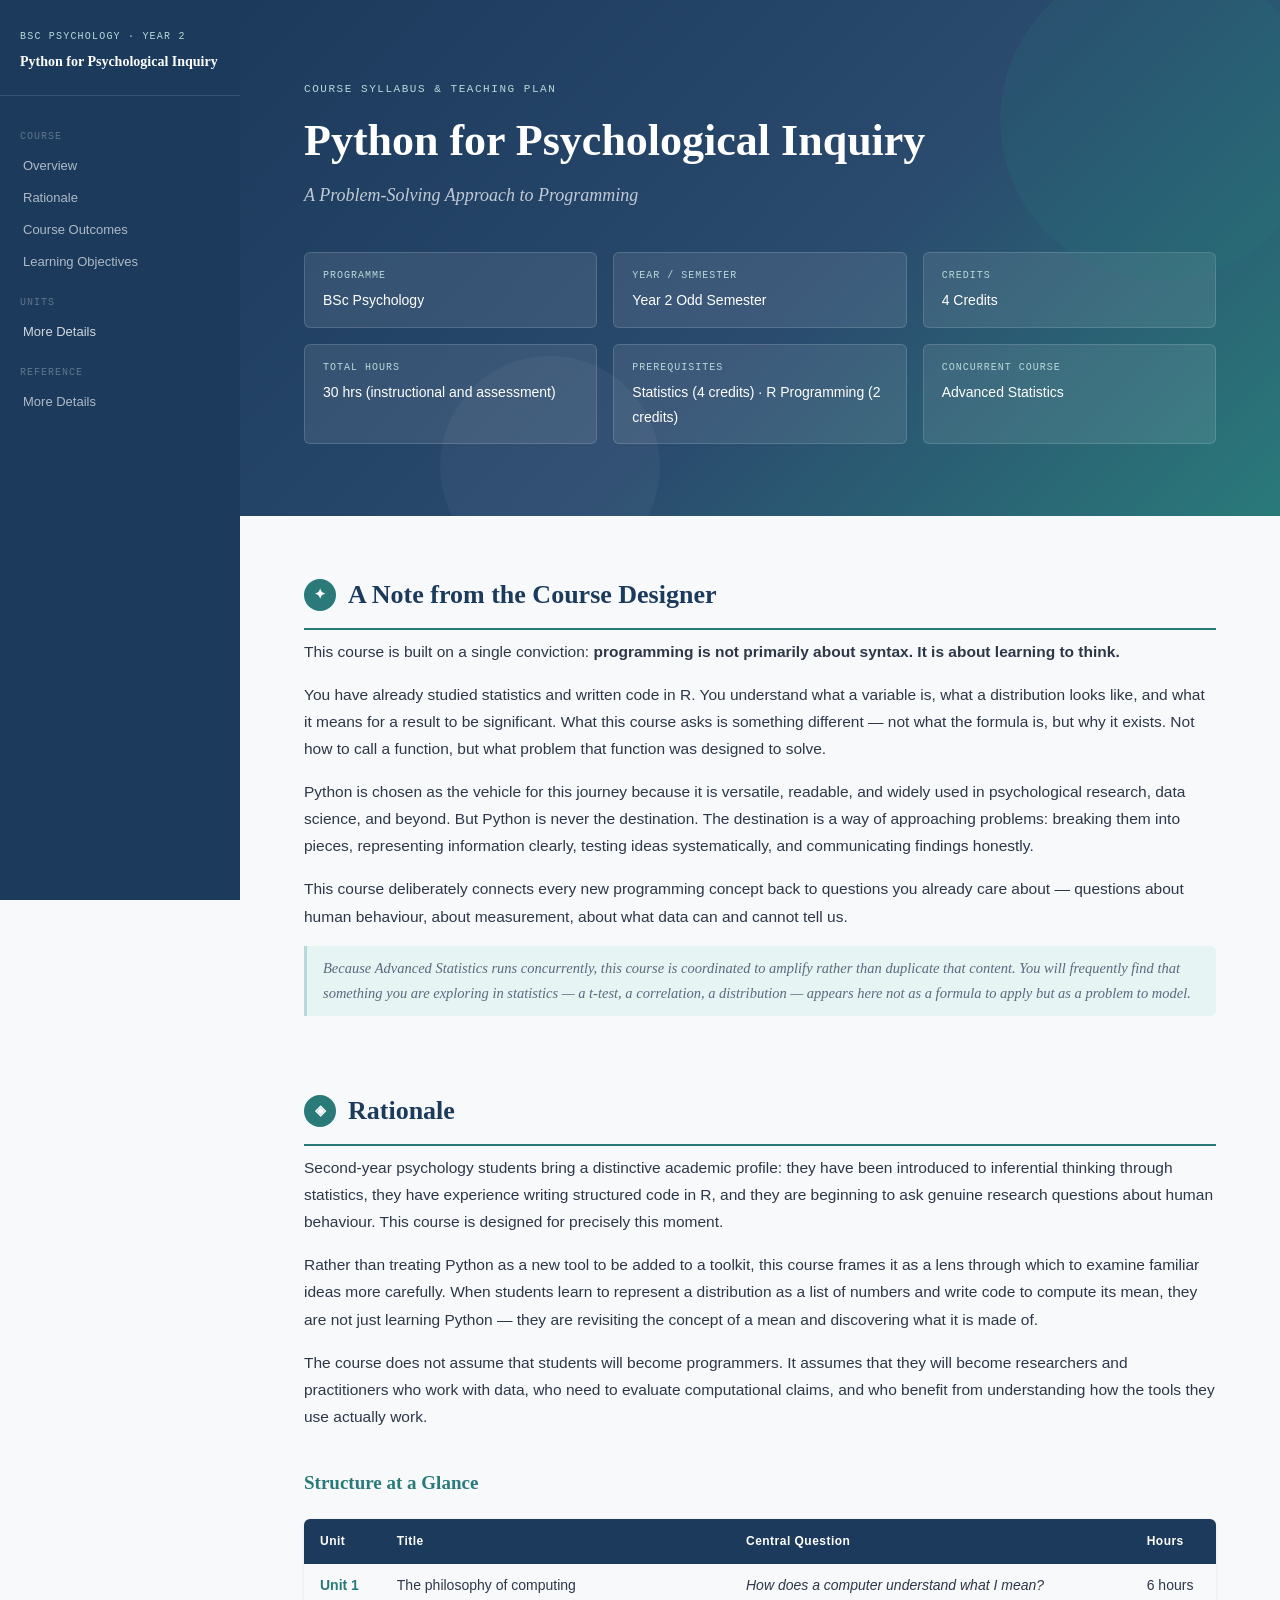
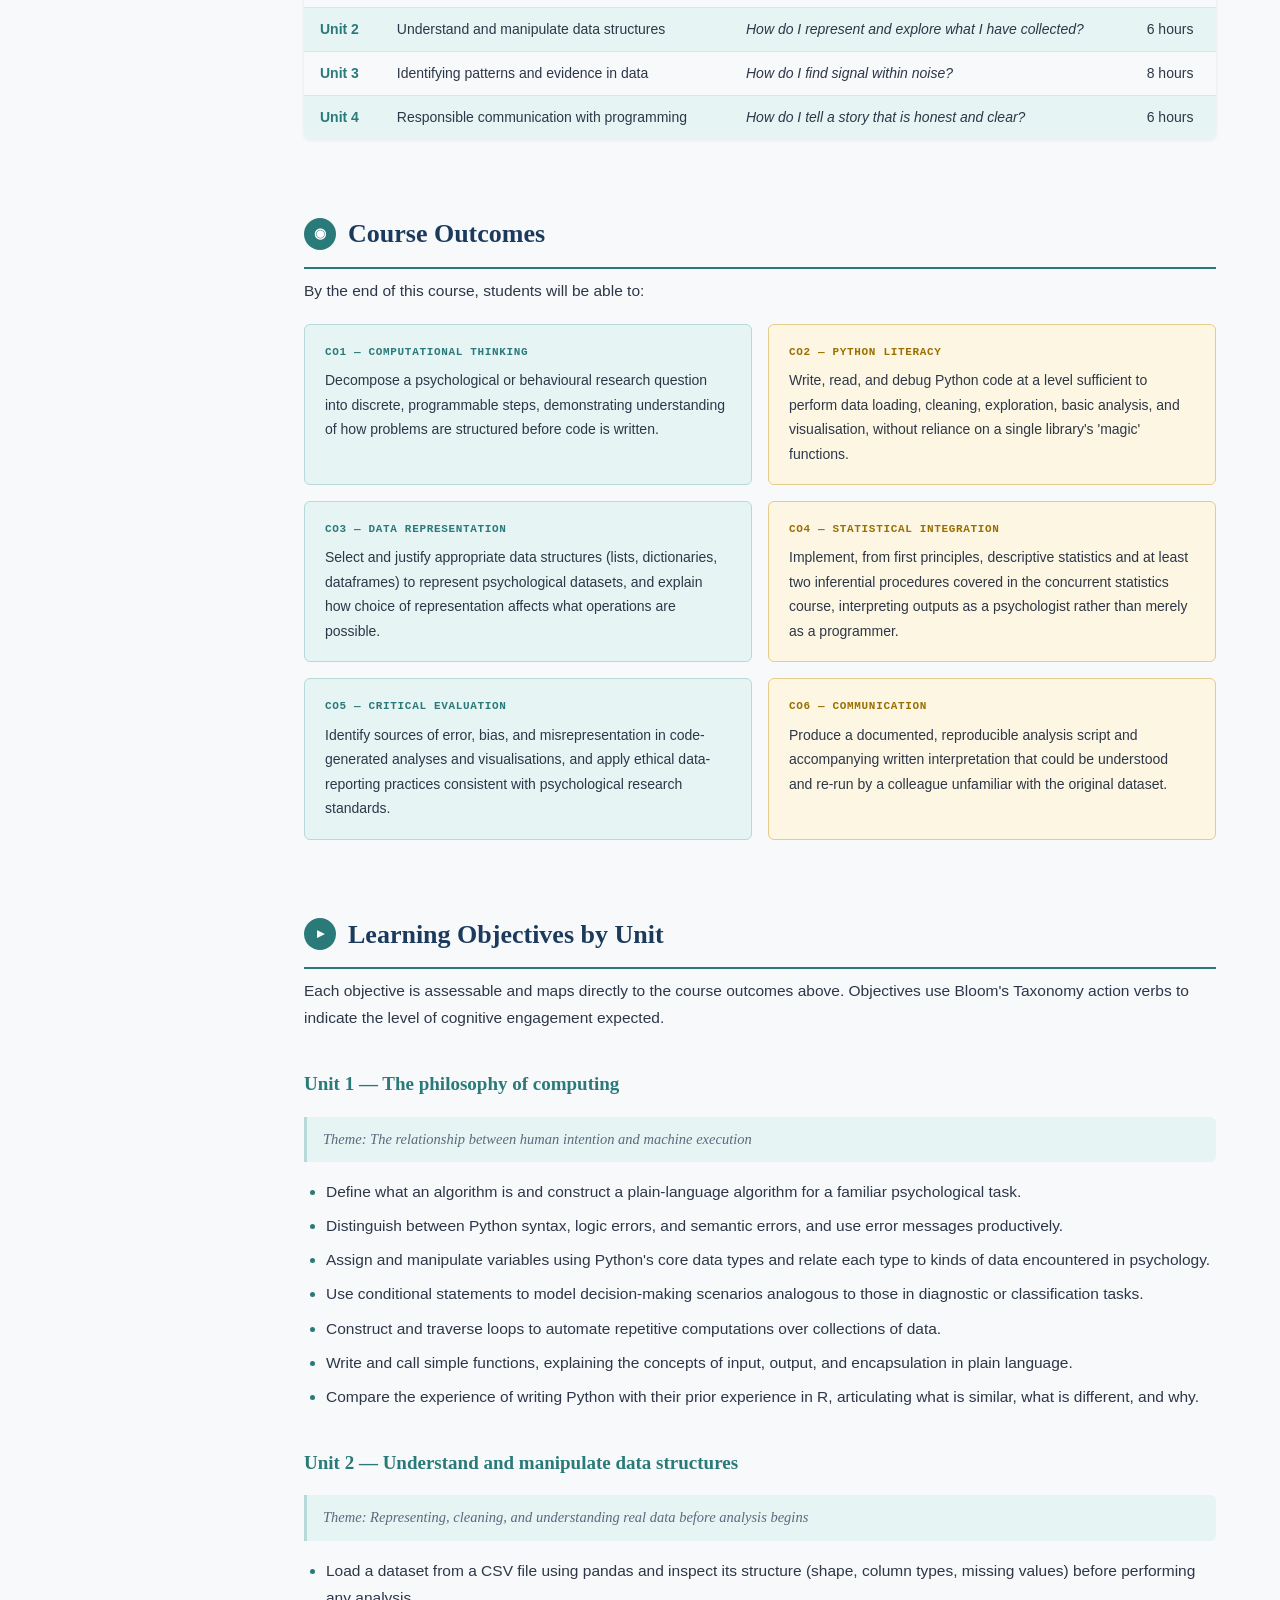
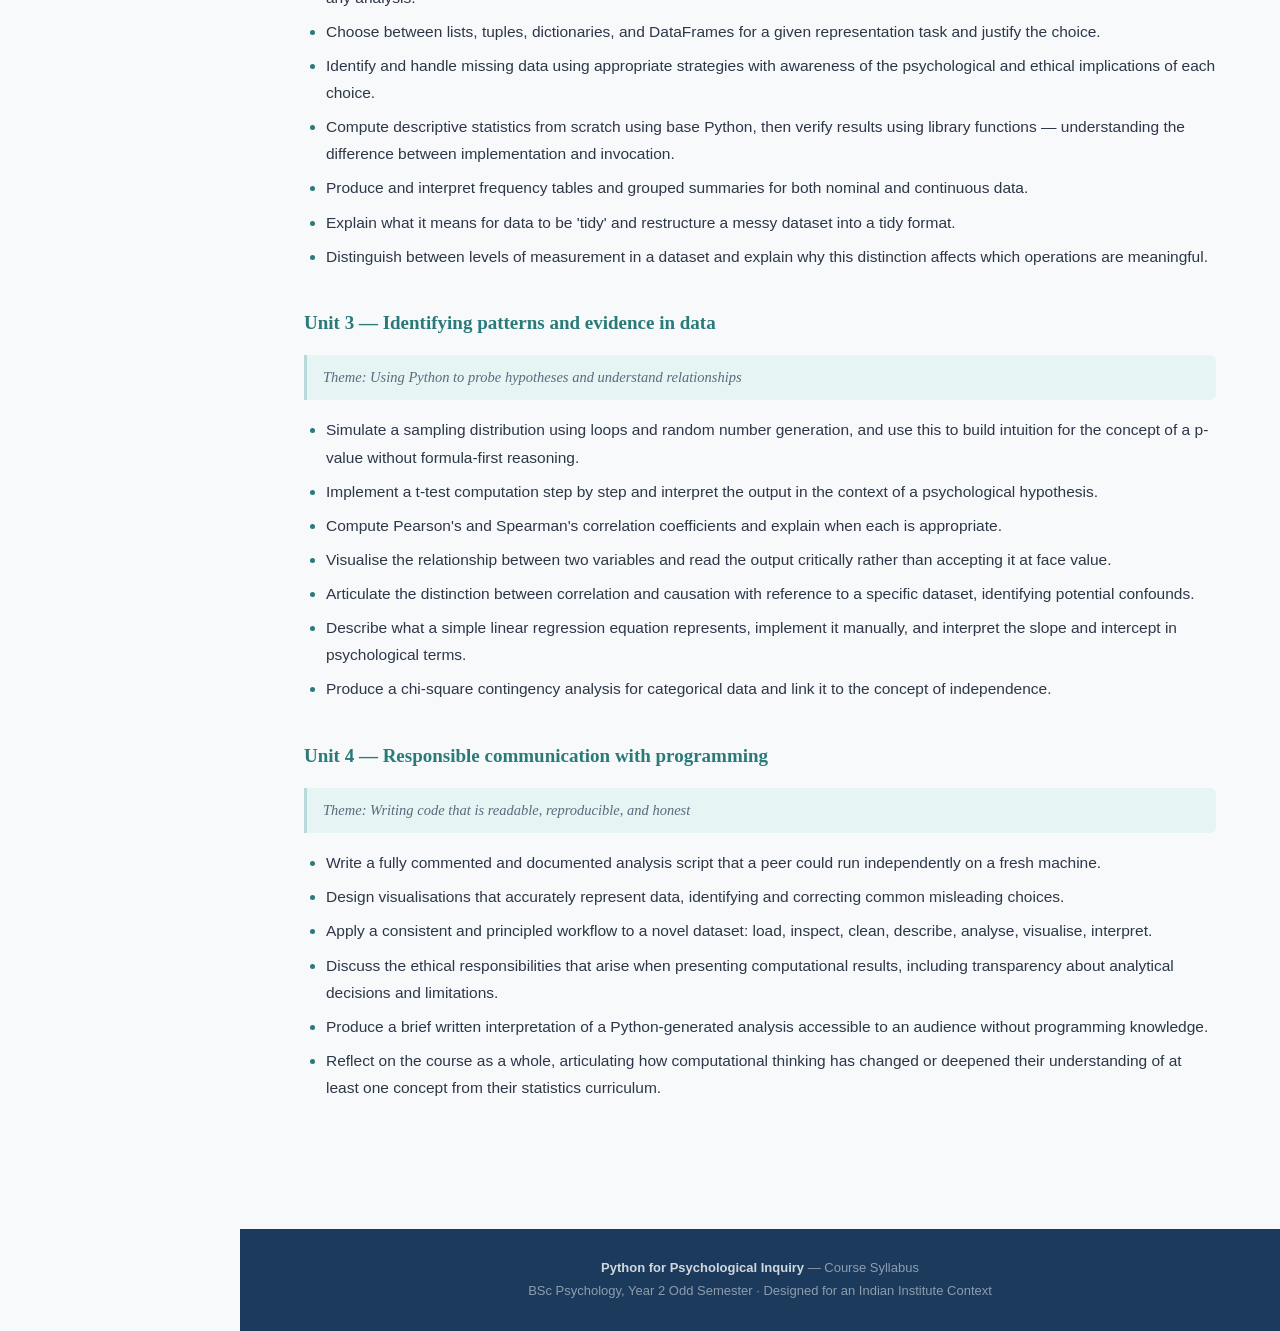
==== commit 6ef40966: "Format all HTML files" ====
--- a/index.html
+++ b/index.html
@@ -1,205 +1,303 @@
 <!DOCTYPE html>
 <html lang="en">
+
 <head>
   <meta charset="UTF-8">
   <meta name="viewport" content="width=device-width, initial-scale=1.0">
   <title>Python for Psychological Inquiry — Course Syllabus</title>
   <link rel="stylesheet" href="css/style.css">
 </head>
+
 <body>
 
-<button id="hamburger" aria-label="Toggle navigation" onclick="document.getElementById('sidebar').classList.toggle('open')">
-  <span></span><span></span><span></span>
-</button>
-
-<!-- SIDEBAR -->
-<aside id="sidebar">
-  <div class="brand">
-    <div class="course-tag">BSc Psychology · Year 2</div>
-    <h2>Python for Psychological Inquiry</h2>
-  </div>
-  <nav>
-    <div class="nav-section">Course</div>
-    <a href="#overview">Overview</a>
-    <a href="#rationale">Rationale</a>
-    <a href="#outcomes">Course Outcomes</a>
-    <a href="#objectives">Learning Objectives</a>
-
-    <div class="nav-section">Units</div>
-    <a href="../pages/units.html" class="unit-link">More Details</a>
-
-    <div class="nav-section">Reference</div>
-    <a href="pages/references.html">More Details</a>
-
-  </nav>
-</aside>
-
-<!-- MAIN -->
-<div id="main">
-
-  <!-- HERO -->
-  <header id="hero">
-    <div class="eyebrow">Course Syllabus &amp; Teaching Plan</div>
-    <h1>Python for Psychological Inquiry</h1>
-    <p class="subtitle">A Problem-Solving Approach to Programming</p>
-    <div class="meta-grid">
-      <div class="meta-card"><div class="label">Programme</div><div class="value">BSc Psychology</div></div>
-      <div class="meta-card"><div class="label">Year / Semester</div><div class="value">Year 2 Odd Semester</div></div>
-      <div class="meta-card"><div class="label">Credits</div><div class="value">4 Credits</div></div>
-      <div class="meta-card"><div class="label">Total Hours</div><div class="value">30 hrs (instructional and assessment)</div></div>
-      <div class="meta-card"><div class="label">Prerequisites</div><div class="value">Statistics (4 credits) · R Programming (2 credits)</div></div>
-      <div class="meta-card"><div class="label">Concurrent Course</div><div class="value">Advanced Statistics</div></div>
+  <button id="hamburger" aria-label="Toggle navigation"
+    onclick="document.getElementById('sidebar').classList.toggle('open')">
+    <span></span><span></span><span></span>
+  </button>
+
+  <!-- SIDEBAR -->
+  <aside id="sidebar">
+    <div class="brand">
+      <div class="course-tag">BSc Psychology · Year 2</div>
+      <h2>Python for Psychological Inquiry</h2>
     </div>
-  </header>
-
-  <div class="content-wrap">
-
-    <!-- PREAMBLE -->
-    <section id="overview">
-      <h2 class="section-title"><span class="section-icon">✦</span> A Note from the Course Designer</h2>
-      <p>This course is built on a single conviction: <strong>programming is not primarily about syntax. It is about learning to think.</strong></p>
-      <p>You have already studied statistics and written code in R. You understand what a variable is, what a distribution looks like, and what it means for a result to be significant. What this course asks is something different — not what the formula is, but why it exists. Not how to call a function, but what problem that function was designed to solve.</p>
-      <p>Python is chosen as the vehicle for this journey because it is versatile, readable, and widely used in psychological research, data science, and beyond. But Python is never the destination. The destination is a way of approaching problems: breaking them into pieces, representing information clearly, testing ideas systematically, and communicating findings honestly.</p>
-      <p>This course deliberately connects every new programming concept back to questions you already care about — questions about human behaviour, about measurement, about what data can and cannot tell us.</p>
-      <em class="note">Because Advanced Statistics runs concurrently, this course is coordinated to amplify rather than duplicate that content. You will frequently find that something you are exploring in statistics — a t-test, a correlation, a distribution — appears here not as a formula to apply but as a problem to model.</em>
-    </section>
-
-    <!-- RATIONALE -->
-    <section id="rationale">
-      <h2 class="section-title"><span class="section-icon">◈</span> Rationale</h2>
-      <p>Second-year psychology students bring a distinctive academic profile: they have been introduced to inferential thinking through statistics, they have experience writing structured code in R, and they are beginning to ask genuine research questions about human behaviour. This course is designed for precisely this moment.</p>
-      <p>Rather than treating Python as a new tool to be added to a toolkit, this course frames it as a lens through which to examine familiar ideas more carefully. When students learn to represent a distribution as a list of numbers and write code to compute its mean, they are not just learning Python — they are revisiting the concept of a mean and discovering what it is made of.</p>
-      <p>The course does not assume that students will become programmers. It assumes that they will become researchers and practitioners who work with data, who need to evaluate computational claims, and who benefit from understanding how the tools they use actually work.</p>
-
-      <h3 class="subsection">Structure at a Glance</h3>
-      <table class="overview-table">
-        <thead><tr><th>Unit</th><th>Title</th><th>Central Question</th><th>Hours</th></tr></thead>
-        <tbody>
-          <tr><td>Unit 1</td><td>The philosophy of computing</td><td><em>How does a computer understand what I mean?</em></td><td>6 hours</td></tr>
-          <tr><td>Unit 2</td><td>Understand and manipulate data structures</td><td><em>How do I represent and explore what I have collected?</em></td><td>6 hours</td></tr>
-          <tr><td>Unit 3</td><td>Identifying patterns and evidence in data</td><td><em>How do I find signal within noise?</em></td><td>8 hours</td></tr>
-          <tr><td>Unit 4</td><td>Responsible communication with programming</td><td><em>How do I tell a story that is honest and clear?</em></td><td>6 hours</td></tr>
-        </tbody>
-      </table>
-    </section>
-
-    <!-- COURSE OUTCOMES -->
-    <section id="outcomes">
-      <h2 class="section-title"><span class="section-icon">◉</span> Course Outcomes</h2>
-      <p>By the end of this course, students will be able to:</p>
-      <div class="co-grid">
-        <div class="co-card">
-          <div class="co-id">CO1 — COMPUTATIONAL THINKING</div>
-          <p>Decompose a psychological or behavioural research question into discrete, programmable steps, demonstrating understanding of how problems are structured before code is written.</p>
-        </div>
-        <div class="co-card">
-          <div class="co-id">CO2 — PYTHON LITERACY</div>
-          <p>Write, read, and debug Python code at a level sufficient to perform data loading, cleaning, exploration, basic analysis, and visualisation, without reliance on a single library's 'magic' functions.</p>
-        </div>
-        <div class="co-card">
-          <div class="co-id">CO3 — DATA REPRESENTATION</div>
-          <p>Select and justify appropriate data structures (lists, dictionaries, dataframes) to represent psychological datasets, and explain how choice of representation affects what operations are possible.</p>
-        </div>
-        <div class="co-card">
-          <div class="co-id">CO4 — STATISTICAL INTEGRATION</div>
-          <p>Implement, from first principles, descriptive statistics and at least two inferential procedures covered in the concurrent statistics course, interpreting outputs as a psychologist rather than merely as a programmer.</p>
-        </div>
-        <div class="co-card">
-          <div class="co-id">CO5 — CRITICAL EVALUATION</div>
-          <p>Identify sources of error, bias, and misrepresentation in code-generated analyses and visualisations, and apply ethical data-reporting practices consistent with psychological research standards.</p>
-        </div>
-        <div class="co-card">
-          <div class="co-id">CO6 — COMMUNICATION</div>
-          <p>Produce a documented, reproducible analysis script and accompanying written interpretation that could be understood and re-run by a colleague unfamiliar with the original dataset.</p>
+    <nav>
+      <div class="nav-section">Course</div>
+      <a href="#overview">Overview</a>
+      <a href="#rationale">Rationale</a>
+      <a href="#outcomes">Course Outcomes</a>
+      <a href="#objectives">Learning Objectives</a>
+
+      <div class="nav-section">Units</div>
+      <a href="../pages/units.html" class="unit-link">More Details</a>
+
+      <div class="nav-section">Reference</div>
+      <a href="pages/references.html">More Details</a>
+
+    </nav>
+  </aside>
+
+  <!-- MAIN -->
+  <div id="main">
+
+    <!-- HERO -->
+    <header id="hero">
+      <div class="eyebrow">Course Syllabus &amp; Teaching Plan</div>
+      <h1>Python for Psychological Inquiry</h1>
+      <p class="subtitle">A Problem-Solving Approach to Programming</p>
+      <div class="meta-grid">
+        <div class="meta-card">
+          <div class="label">Programme</div>
+          <div class="value">BSc Psychology</div>
+        </div>
+        <div class="meta-card">
+          <div class="label">Year / Semester</div>
+          <div class="value">Year 2 Odd Semester</div>
+        </div>
+        <div class="meta-card">
+          <div class="label">Credits</div>
+          <div class="value">4 Credits</div>
+        </div>
+        <div class="meta-card">
+          <div class="label">Total Hours</div>
+          <div class="value">30 hrs (instructional and assessment)</div>
+        </div>
+        <div class="meta-card">
+          <div class="label">Prerequisites</div>
+          <div class="value">Statistics (4 credits) · R Programming (2 credits)</div>
+        </div>
+        <div class="meta-card">
+          <div class="label">Concurrent Course</div>
+          <div class="value">Advanced Statistics</div>
         </div>
       </div>
-    </section>
-
-    <!-- LEARNING OBJECTIVES -->
-    <section id="objectives">
-      <h2 class="section-title"><span class="section-icon">▸</span> Learning Objectives by Unit</h2>
-      <p>Each objective is assessable and maps directly to the course outcomes above. Objectives use Bloom's Taxonomy action verbs to indicate the level of cognitive engagement expected.</p>
-
-      <h3 class="subsection">Unit 1 — The philosophy of computing</h3>
-      <em class="note">Theme: The relationship between human intention and machine execution</em>
-      <ul>
-        <li>Define what an algorithm is and construct a plain-language algorithm for a familiar psychological task.</li>
-        <li>Distinguish between Python syntax, logic errors, and semantic errors, and use error messages productively.</li>
-        <li>Assign and manipulate variables using Python's core data types and relate each type to kinds of data encountered in psychology.</li>
-        <li>Use conditional statements to model decision-making scenarios analogous to those in diagnostic or classification tasks.</li>
-        <li>Construct and traverse loops to automate repetitive computations over collections of data.</li>
-        <li>Write and call simple functions, explaining the concepts of input, output, and encapsulation in plain language.</li>
-        <li>Compare the experience of writing Python with their prior experience in R, articulating what is similar, what is different, and why.</li>
-      </ul>
-
-      <h3 class="subsection">Unit 2 — Understand and manipulate data structures</h3>
-      <em class="note">Theme: Representing, cleaning, and understanding real data before analysis begins</em>
-      <ul>
-        <li>Load a dataset from a CSV file using pandas and inspect its structure (shape, column types, missing values) before performing any analysis.</li>
-        <li>Choose between lists, tuples, dictionaries, and DataFrames for a given representation task and justify the choice.</li>
-        <li>Identify and handle missing data using appropriate strategies with awareness of the psychological and ethical implications of each choice.</li>
-        <li>Compute descriptive statistics from scratch using base Python, then verify results using library functions — understanding the difference between implementation and invocation.</li>
-        <li>Produce and interpret frequency tables and grouped summaries for both nominal and continuous data.</li>
-        <li>Explain what it means for data to be 'tidy' and restructure a messy dataset into a tidy format.</li>
-        <li>Distinguish between levels of measurement in a dataset and explain why this distinction affects which operations are meaningful.</li>
-      </ul>
-
-      <h3 class="subsection">Unit 3 — Identifying patterns and evidence in data</h3>
-      <em class="note">Theme: Using Python to probe hypotheses and understand relationships</em>
-      <ul>
-        <li>Simulate a sampling distribution using loops and random number generation, and use this to build intuition for the concept of a p-value without formula-first reasoning.</li>
-        <li>Implement a t-test computation step by step and interpret the output in the context of a psychological hypothesis.</li>
-        <li>Compute Pearson's and Spearman's correlation coefficients and explain when each is appropriate.</li>
-        <li>Visualise the relationship between two variables and read the output critically rather than accepting it at face value.</li>
-        <li>Articulate the distinction between correlation and causation with reference to a specific dataset, identifying potential confounds.</li>
-        <li>Describe what a simple linear regression equation represents, implement it manually, and interpret the slope and intercept in psychological terms.</li>
-        <li>Produce a chi-square contingency analysis for categorical data and link it to the concept of independence.</li>
-      </ul>
-
-      <h3 class="subsection">Unit 4 — Responsible communication with programming</h3>
-      <em class="note">Theme: Writing code that is readable, reproducible, and honest</em>
-      <ul>
-        <li>Write a fully commented and documented analysis script that a peer could run independently on a fresh machine.</li>
-        <li>Design visualisations that accurately represent data, identifying and correcting common misleading choices.</li>
-        <li>Apply a consistent and principled workflow to a novel dataset: load, inspect, clean, describe, analyse, visualise, interpret.</li>
-        <li>Discuss the ethical responsibilities that arise when presenting computational results, including transparency about analytical decisions and limitations.</li>
-        <li>Produce a brief written interpretation of a Python-generated analysis accessible to an audience without programming knowledge.</li>
-        <li>Reflect on the course as a whole, articulating how computational thinking has changed or deepened their understanding of at least one concept from their statistics curriculum.</li>
-      </ul>
-    </section>
-
-  </div><!-- .content-wrap -->
-  
-  <footer>
-    <strong>Python for Psychological Inquiry</strong> — Course Syllabus<br>
-    BSc Psychology, Year 2 Odd Semester · Designed for an Indian Institute Context
-  </footer>
-
-</div><!-- #main -->
-
-<script>
-  // Active nav link on scroll
-  const sections = document.querySelectorAll('section[id], header[id]');
-  const navLinks = document.querySelectorAll('#sidebar nav a');
-
-  const observer = new IntersectionObserver((entries) => {
-    entries.forEach(entry => {
-      if (entry.isIntersecting) {
-        navLinks.forEach(a => a.classList.remove('active'));
-        const active = document.querySelector(`#sidebar nav a[href="#${entry.target.id}"]`);
-        if (active) active.classList.add('active');
-      }
+    </header>
+
+    <div class="content-wrap">
+
+      <!-- PREAMBLE -->
+      <section id="overview">
+        <h2 class="section-title"><span class="section-icon">✦</span> A Note from the Course Designer</h2>
+        <p>This course is built on a single conviction: <strong>programming is not primarily about syntax. It is about
+            learning to think.</strong></p>
+        <p>You have already studied statistics and written code in R. You understand what a variable is, what a
+          distribution looks like, and what it means for a result to be significant. What this course asks is something
+          different — not what the formula is, but why it exists. Not how to call a function, but what problem that
+          function was designed to solve.</p>
+        <p>Python is chosen as the vehicle for this journey because it is versatile, readable, and widely used in
+          psychological research, data science, and beyond. But Python is never the destination. The destination is a
+          way of approaching problems: breaking them into pieces, representing information clearly, testing ideas
+          systematically, and communicating findings honestly.</p>
+        <p>This course deliberately connects every new programming concept back to questions you already care about —
+          questions about human behaviour, about measurement, about what data can and cannot tell us.</p>
+        <em class="note">Because Advanced Statistics runs concurrently, this course is coordinated to amplify rather
+          than duplicate that content. You will frequently find that something you are exploring in statistics — a
+          t-test, a correlation, a distribution — appears here not as a formula to apply but as a problem to model.</em>
+      </section>
+
+      <!-- RATIONALE -->
+      <section id="rationale">
+        <h2 class="section-title"><span class="section-icon">◈</span> Rationale</h2>
+        <p>Second-year psychology students bring a distinctive academic profile: they have been introduced to
+          inferential thinking through statistics, they have experience writing structured code in R, and they are
+          beginning to ask genuine research questions about human behaviour. This course is designed for precisely this
+          moment.</p>
+        <p>Rather than treating Python as a new tool to be added to a toolkit, this course frames it as a lens through
+          which to examine familiar ideas more carefully. When students learn to represent a distribution as a list of
+          numbers and write code to compute its mean, they are not just learning Python — they are revisiting the
+          concept of a mean and discovering what it is made of.</p>
+        <p>The course does not assume that students will become programmers. It assumes that they will become
+          researchers and practitioners who work with data, who need to evaluate computational claims, and who benefit
+          from understanding how the tools they use actually work.</p>
+
+        <h3 class="subsection">Structure at a Glance</h3>
+        <table class="overview-table">
+          <thead>
+            <tr>
+              <th>Unit</th>
+              <th>Title</th>
+              <th>Central Question</th>
+              <th>Hours</th>
+            </tr>
+          </thead>
+          <tbody>
+            <tr>
+              <td>Unit 1</td>
+              <td>The philosophy of computing</td>
+              <td><em>How does a computer understand what I mean?</em></td>
+              <td>6 hours</td>
+            </tr>
+            <tr>
+              <td>Unit 2</td>
+              <td>Understand and manipulate data structures</td>
+              <td><em>How do I represent and explore what I have collected?</em></td>
+              <td>6 hours</td>
+            </tr>
+            <tr>
+              <td>Unit 3</td>
+              <td>Identifying patterns and evidence in data</td>
+              <td><em>How do I find signal within noise?</em></td>
+              <td>8 hours</td>
+            </tr>
+            <tr>
+              <td>Unit 4</td>
+              <td>Responsible communication with programming</td>
+              <td><em>How do I tell a story that is honest and clear?</em></td>
+              <td>6 hours</td>
+            </tr>
+          </tbody>
+        </table>
+      </section>
+
+      <!-- COURSE OUTCOMES -->
+      <section id="outcomes">
+        <h2 class="section-title"><span class="section-icon">◉</span> Course Outcomes</h2>
+        <p>By the end of this course, students will be able to:</p>
+        <div class="co-grid">
+          <div class="co-card">
+            <div class="co-id">CO1 — COMPUTATIONAL THINKING</div>
+            <p>Decompose a psychological or behavioural research question into discrete, programmable steps,
+              demonstrating understanding of how problems are structured before code is written.</p>
+          </div>
+          <div class="co-card">
+            <div class="co-id">CO2 — PYTHON LITERACY</div>
+            <p>Write, read, and debug Python code at a level sufficient to perform data loading, cleaning, exploration,
+              basic analysis, and visualisation, without reliance on a single library's 'magic' functions.</p>
+          </div>
+          <div class="co-card">
+            <div class="co-id">CO3 — DATA REPRESENTATION</div>
+            <p>Select and justify appropriate data structures (lists, dictionaries, dataframes) to represent
+              psychological datasets, and explain how choice of representation affects what operations are possible.</p>
+          </div>
+          <div class="co-card">
+            <div class="co-id">CO4 — STATISTICAL INTEGRATION</div>
+            <p>Implement, from first principles, descriptive statistics and at least two inferential procedures covered
+              in the concurrent statistics course, interpreting outputs as a psychologist rather than merely as a
+              programmer.</p>
+          </div>
+          <div class="co-card">
+            <div class="co-id">CO5 — CRITICAL EVALUATION</div>
+            <p>Identify sources of error, bias, and misrepresentation in code-generated analyses and visualisations, and
+              apply ethical data-reporting practices consistent with psychological research standards.</p>
+          </div>
+          <div class="co-card">
+            <div class="co-id">CO6 — COMMUNICATION</div>
+            <p>Produce a documented, reproducible analysis script and accompanying written interpretation that could be
+              understood and re-run by a colleague unfamiliar with the original dataset.</p>
+          </div>
+        </div>
+      </section>
+
+      <!-- LEARNING OBJECTIVES -->
+      <section id="objectives">
+        <h2 class="section-title"><span class="section-icon">▸</span> Learning Objectives by Unit</h2>
+        <p>Each objective is assessable and maps directly to the course outcomes above. Objectives use Bloom's Taxonomy
+          action verbs to indicate the level of cognitive engagement expected.</p>
+
+        <h3 class="subsection">Unit 1 — The philosophy of computing</h3>
+        <em class="note">Theme: The relationship between human intention and machine execution</em>
+        <ul>
+          <li>Define what an algorithm is and construct a plain-language algorithm for a familiar psychological task.
+          </li>
+          <li>Distinguish between Python syntax, logic errors, and semantic errors, and use error messages productively.
+          </li>
+          <li>Assign and manipulate variables using Python's core data types and relate each type to kinds of data
+            encountered in psychology.</li>
+          <li>Use conditional statements to model decision-making scenarios analogous to those in diagnostic or
+            classification tasks.</li>
+          <li>Construct and traverse loops to automate repetitive computations over collections of data.</li>
+          <li>Write and call simple functions, explaining the concepts of input, output, and encapsulation in plain
+            language.</li>
+          <li>Compare the experience of writing Python with their prior experience in R, articulating what is similar,
+            what is different, and why.</li>
+        </ul>
+
+        <h3 class="subsection">Unit 2 — Understand and manipulate data structures</h3>
+        <em class="note">Theme: Representing, cleaning, and understanding real data before analysis begins</em>
+        <ul>
+          <li>Load a dataset from a CSV file using pandas and inspect its structure (shape, column types, missing
+            values) before performing any analysis.</li>
+          <li>Choose between lists, tuples, dictionaries, and DataFrames for a given representation task and justify the
+            choice.</li>
+          <li>Identify and handle missing data using appropriate strategies with awareness of the psychological and
+            ethical implications of each choice.</li>
+          <li>Compute descriptive statistics from scratch using base Python, then verify results using library functions
+            — understanding the difference between implementation and invocation.</li>
+          <li>Produce and interpret frequency tables and grouped summaries for both nominal and continuous data.</li>
+          <li>Explain what it means for data to be 'tidy' and restructure a messy dataset into a tidy format.</li>
+          <li>Distinguish between levels of measurement in a dataset and explain why this distinction affects which
+            operations are meaningful.</li>
+        </ul>
+
+        <h3 class="subsection">Unit 3 — Identifying patterns and evidence in data</h3>
+        <em class="note">Theme: Using Python to probe hypotheses and understand relationships</em>
+        <ul>
+          <li>Simulate a sampling distribution using loops and random number generation, and use this to build intuition
+            for the concept of a p-value without formula-first reasoning.</li>
+          <li>Implement a t-test computation step by step and interpret the output in the context of a psychological
+            hypothesis.</li>
+          <li>Compute Pearson's and Spearman's correlation coefficients and explain when each is appropriate.</li>
+          <li>Visualise the relationship between two variables and read the output critically rather than accepting it
+            at face value.</li>
+          <li>Articulate the distinction between correlation and causation with reference to a specific dataset,
+            identifying potential confounds.</li>
+          <li>Describe what a simple linear regression equation represents, implement it manually, and interpret the
+            slope and intercept in psychological terms.</li>
+          <li>Produce a chi-square contingency analysis for categorical data and link it to the concept of independence.
+          </li>
+        </ul>
+
+        <h3 class="subsection">Unit 4 — Responsible communication with programming</h3>
+        <em class="note">Theme: Writing code that is readable, reproducible, and honest</em>
+        <ul>
+          <li>Write a fully commented and documented analysis script that a peer could run independently on a fresh
+            machine.</li>
+          <li>Design visualisations that accurately represent data, identifying and correcting common misleading
+            choices.</li>
+          <li>Apply a consistent and principled workflow to a novel dataset: load, inspect, clean, describe, analyse,
+            visualise, interpret.</li>
+          <li>Discuss the ethical responsibilities that arise when presenting computational results, including
+            transparency about analytical decisions and limitations.</li>
+          <li>Produce a brief written interpretation of a Python-generated analysis accessible to an audience without
+            programming knowledge.</li>
+          <li>Reflect on the course as a whole, articulating how computational thinking has changed or deepened their
+            understanding of at least one concept from their statistics curriculum.</li>
+        </ul>
+      </section>
+
+    </div><!-- .content-wrap -->
+
+    <footer>
+      <strong>Python for Psychological Inquiry</strong> — Course Syllabus<br>
+      BSc Psychology, Year 2 Odd Semester · Designed for an Indian Institute Context
+    </footer>
+
+  </div><!-- #main -->
+
+  <script>
+    // Active nav link on scroll
+    const sections = document.querySelectorAll('section[id], header[id]');
+    const navLinks = document.querySelectorAll('#sidebar nav a');
+
+    const observer = new IntersectionObserver((entries) => {
+      entries.forEach(entry => {
+        if (entry.isIntersecting) {
+          navLinks.forEach(a => a.classList.remove('active'));
+          const active = document.querySelector(`#sidebar nav a[href="#${entry.target.id}"]`);
+          if (active) active.classList.add('active');
+        }
+      });
+    }, { rootMargin: '-20% 0px -70% 0px' });
+
+    sections.forEach(s => observer.observe(s));
+
+    // Close mobile sidebar on link click
+    navLinks.forEach(a => {
+      a.addEventListener('click', () => {
+        document.getElementById('sidebar').classList.remove('open');
+      });
     });
-  }, { rootMargin: '-20% 0px -70% 0px' });
-
-  sections.forEach(s => observer.observe(s));
-
-  // Close mobile sidebar on link click
-  navLinks.forEach(a => {
-    a.addEventListener('click', () => {
-      document.getElementById('sidebar').classList.remove('open');
-    });
-  });
-</script>
+  </script>
 </body>
-</html>
+
+</html>
--- a/css/style.css
+++ b/css/style.css
@@ -15,9 +15,9 @@
   --shadow-sm: 0 1px 4px rgba(27,58,92,0.07);
   --shadow-md: 0 4px 16px rgba(27,58,92,0.10);
   --radius: 6px;
-  --font-body: 'DM Sans', sans-serif;
-  --font-serif: 'Lora', Georgia, serif;
-  --font-mono: 'Source Code Pro', monospace;
+  --font-body: 'Mulish', sans-serif;
+  --font-serif: 'Mulish', serif;
+  --font-mono: 'SFMono-Regular', monospace;
 }
 
 *, *::before, *::after {
@@ -181,9 +181,8 @@
 
 #hero .meta-grid {
   display: grid;
-  grid-template-columns: repeat(auto-fit, minmax(180px, 1fr));
+  grid-template-columns: repeat(3, minmax(180px, 1fr));
   gap: 16px;
-  max-width: 720px;
 }
 
 #hero .meta-card {
@@ -211,7 +210,7 @@
 /* ── CONTENT SECTIONS ────────────────────────── */
 
 .content-wrap {
-  max-width: 860px;
+  display: block;
   padding: 56px 64px;
 }
 
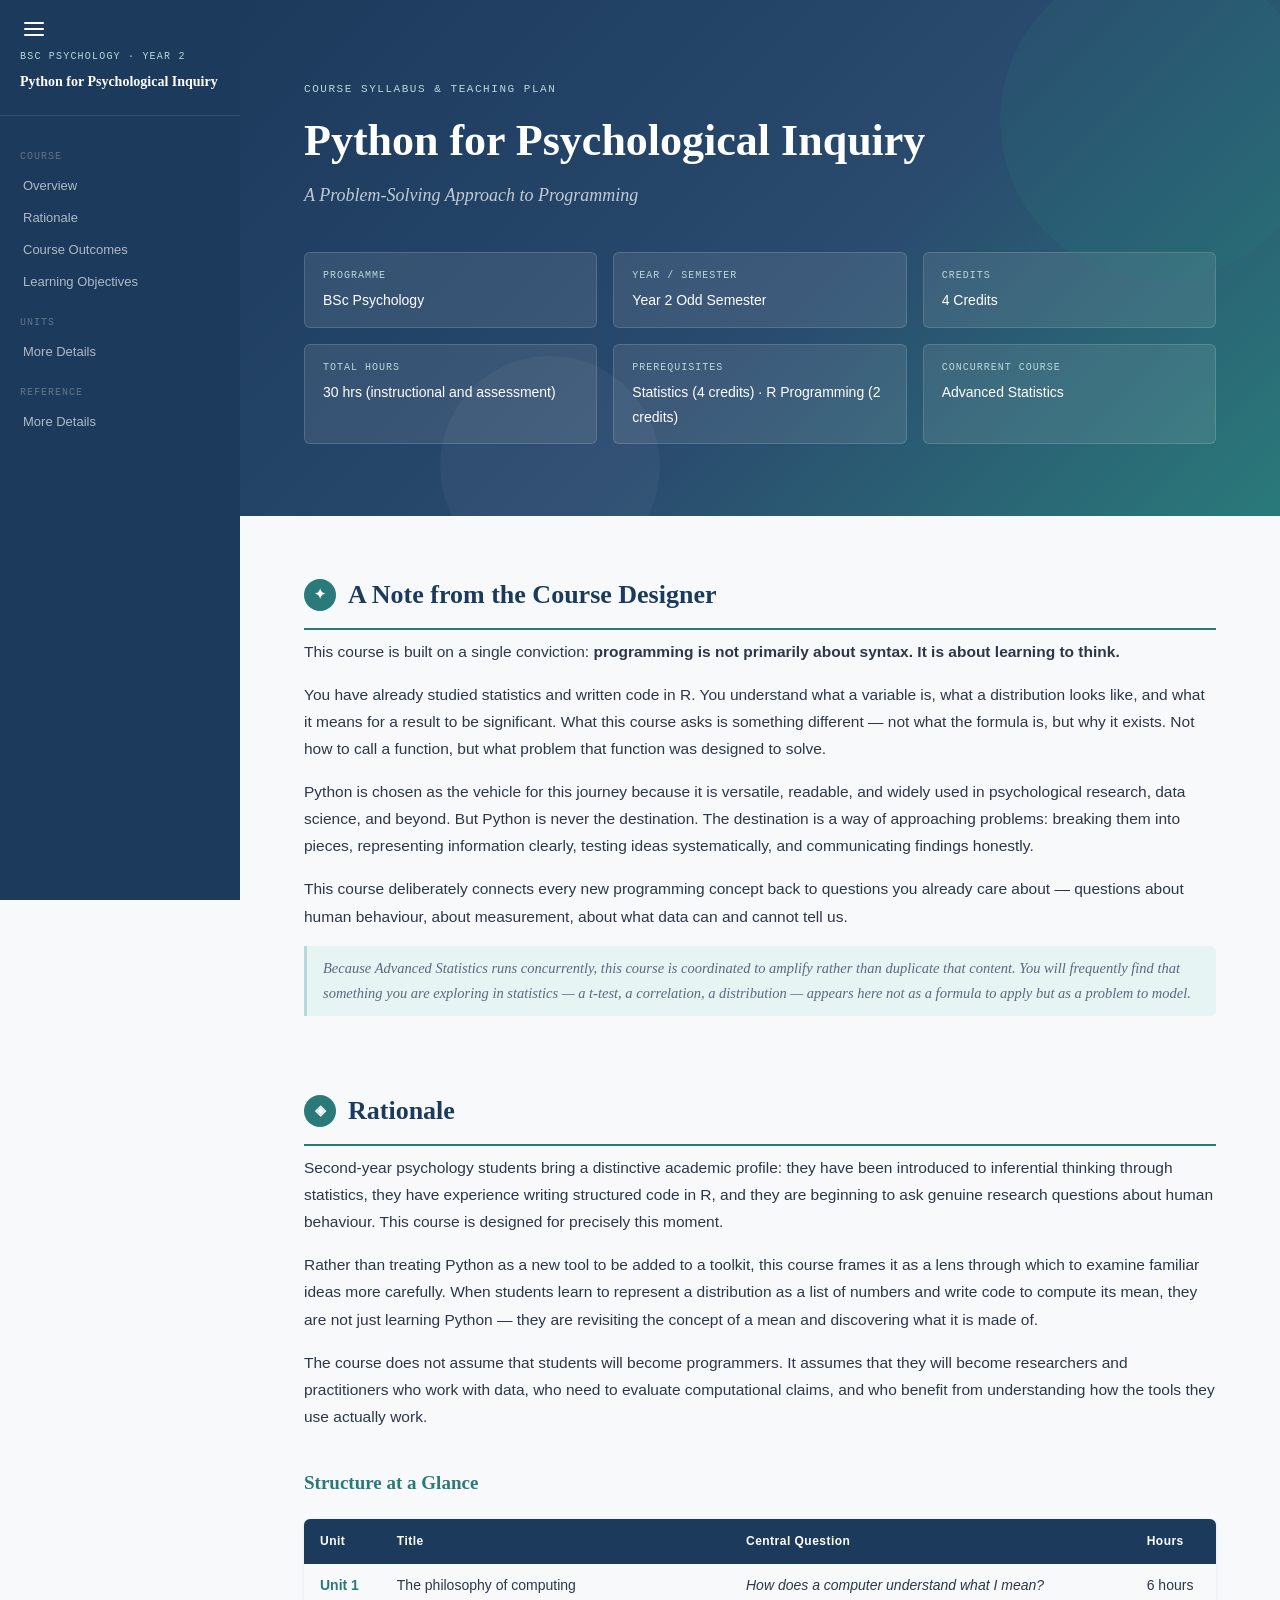
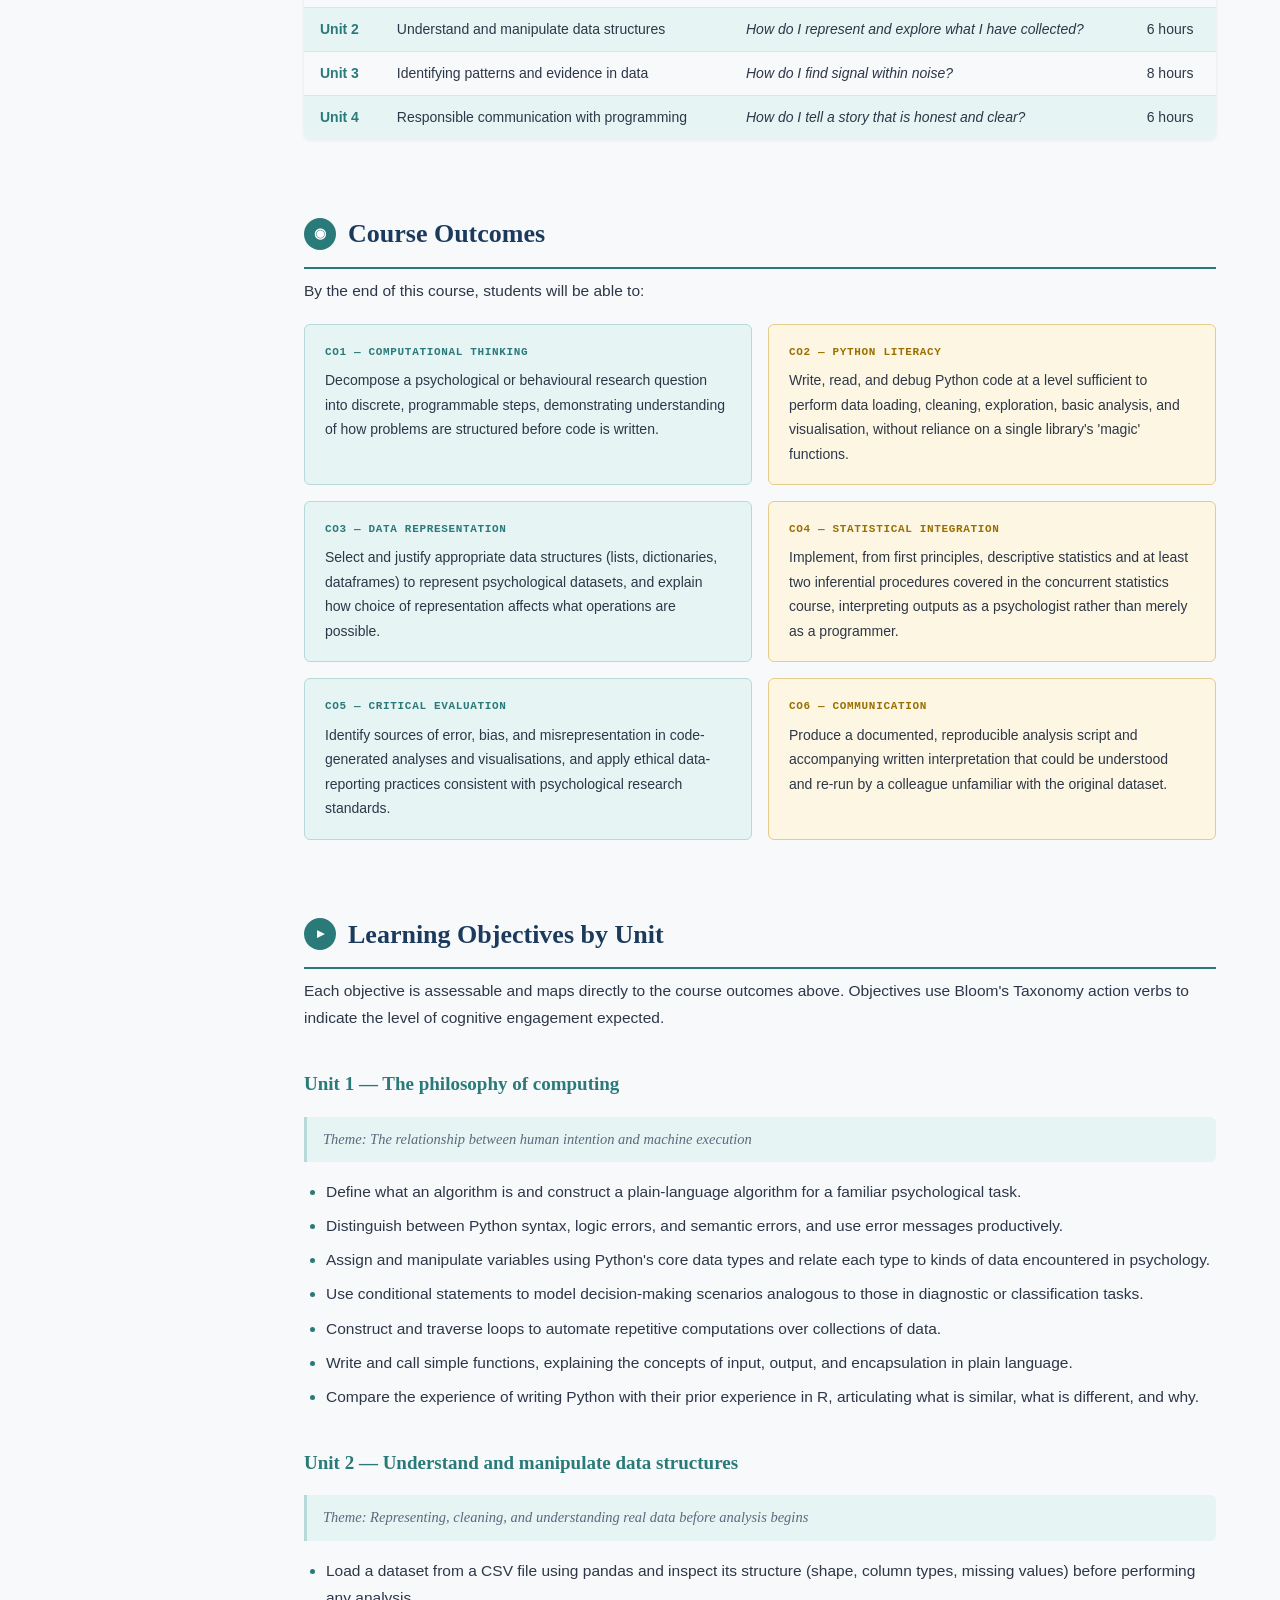
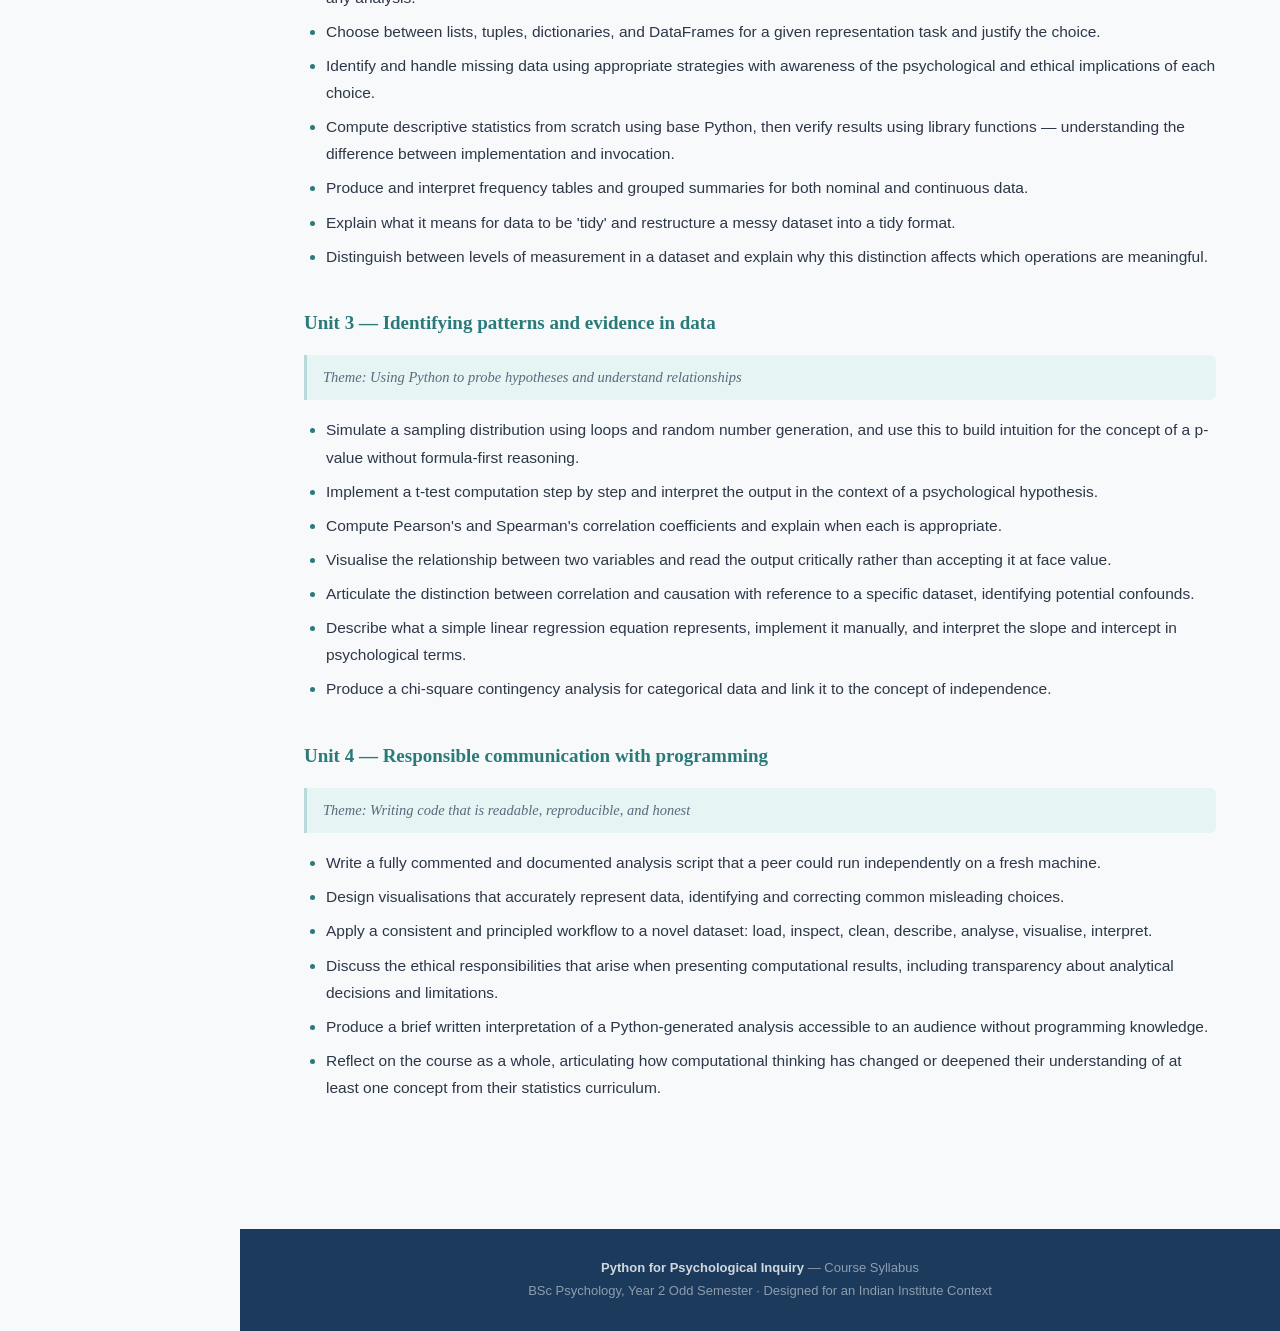
==== commit 99694880: "Hotfix: Display hamburger menu above sidebar" ====
--- a/index.html
+++ b/index.html
@@ -29,7 +29,7 @@
       <a href="#objectives">Learning Objectives</a>
 
       <div class="nav-section">Units</div>
-      <a href="../pages/units.html" class="unit-link">More Details</a>
+      <a href="../pages/units.html">More Details</a>
 
       <div class="nav-section">Reference</div>
       <a href="pages/references.html">More Details</a>
--- a/css/style.css
+++ b/css/style.css
@@ -18,6 +18,7 @@
   --font-body: 'Mulish', sans-serif;
   --font-serif: 'Mulish', serif;
   --font-mono: 'SFMono-Regular', monospace;
+  --hamburger-height: 2px;
 }
 
 *, *::before, *::after {
@@ -65,6 +66,7 @@
   letter-spacing: 0.12em;
   color: var(--teal-mid);
   text-transform: uppercase;
+  margin-top: calc(var(--hamburger-height) + var(--hamburger-height) + 1rem);
   margin-bottom: 6px;
 }
 
@@ -181,7 +183,7 @@
 
 #hero .meta-grid {
   display: grid;
-  grid-template-columns: repeat(3, minmax(180px, 1fr));
+  grid-template-columns: repeat(3, minmax(auto, 1fr));
   gap: 16px;
 }
 
@@ -701,7 +703,8 @@
 /* ── HAMBURGER ───────────────────────────────── */
 
 #hamburger {
-  display: none;
+  display: flex;
+  flex-direction: column;
   position: fixed;
   top: 14px;
   left: 14px;
@@ -718,7 +721,7 @@
 #hamburger span {
   display: block;
   width: 20px;
-  height: 2px;
+  height: var(--hamburger-height);
   background: white;
-  border-radius: 2px;
-}
+  border-radius: var(--hamburger-height);
+}
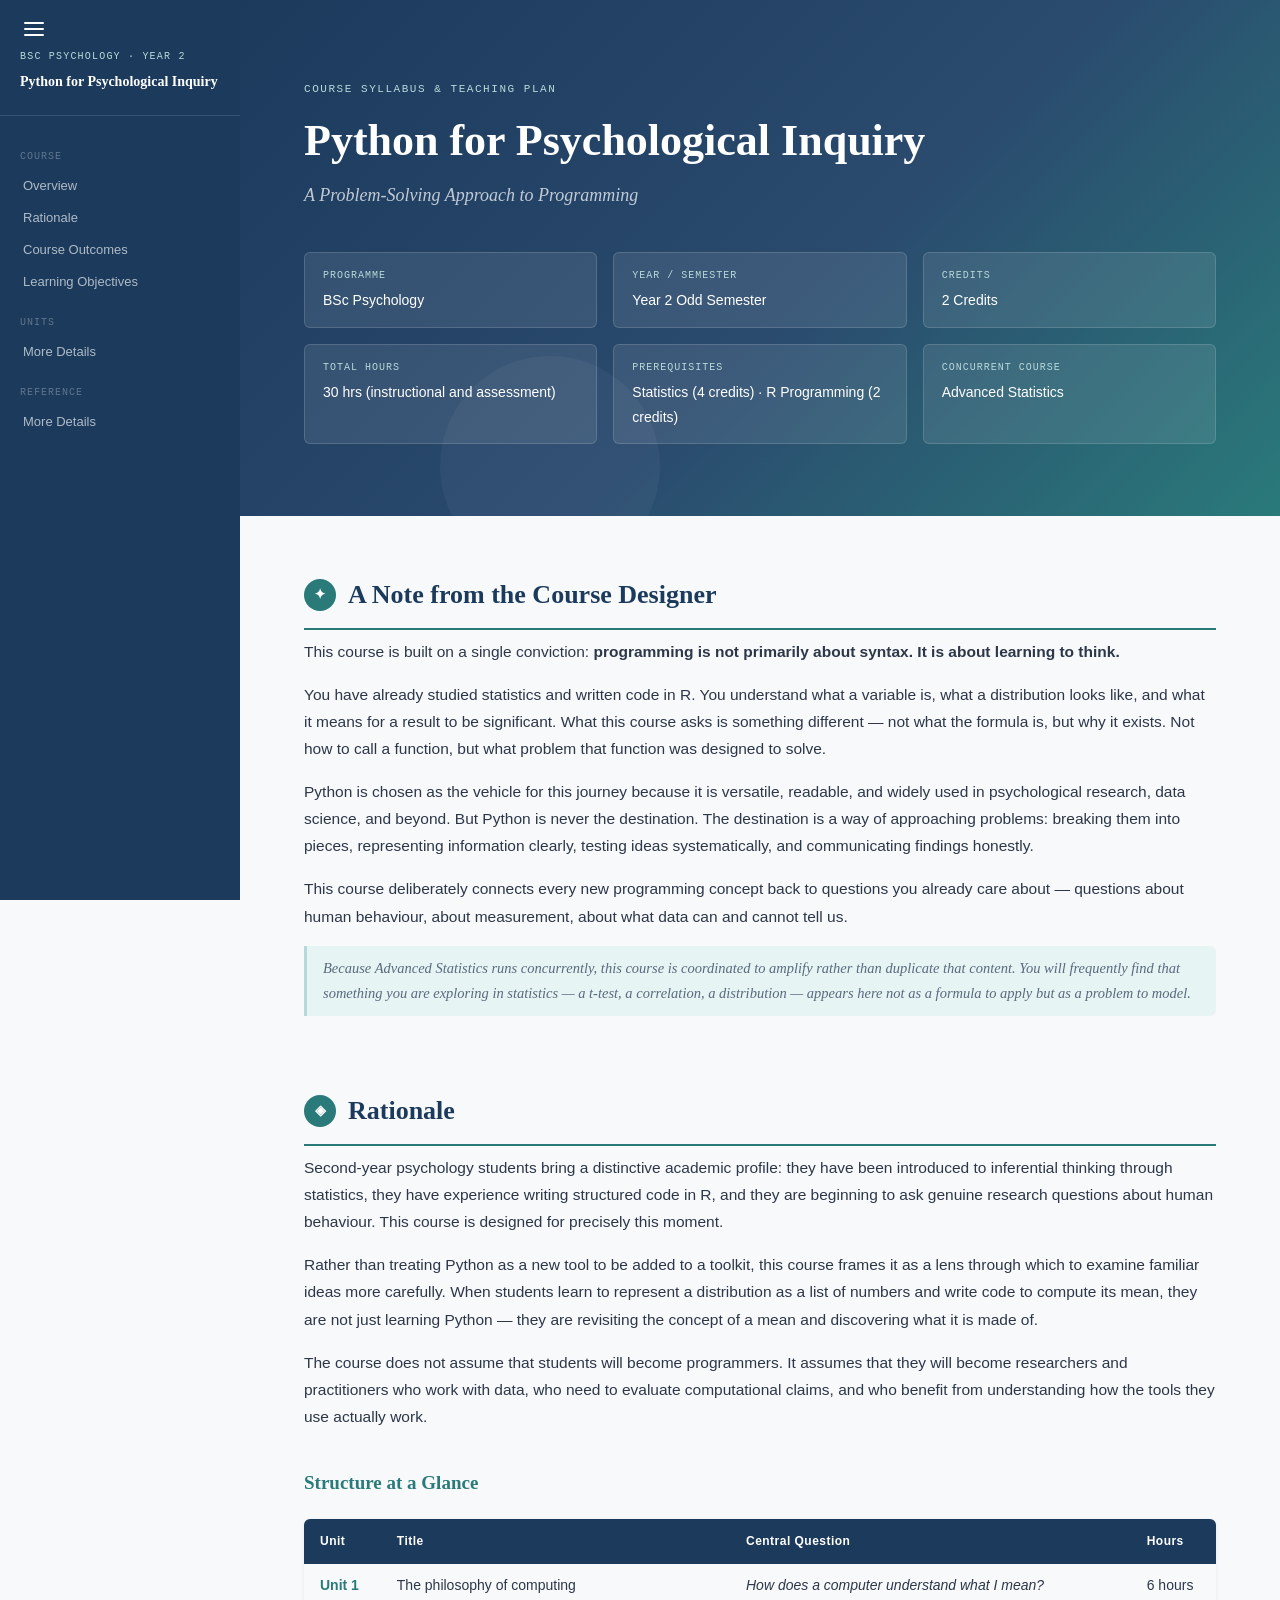
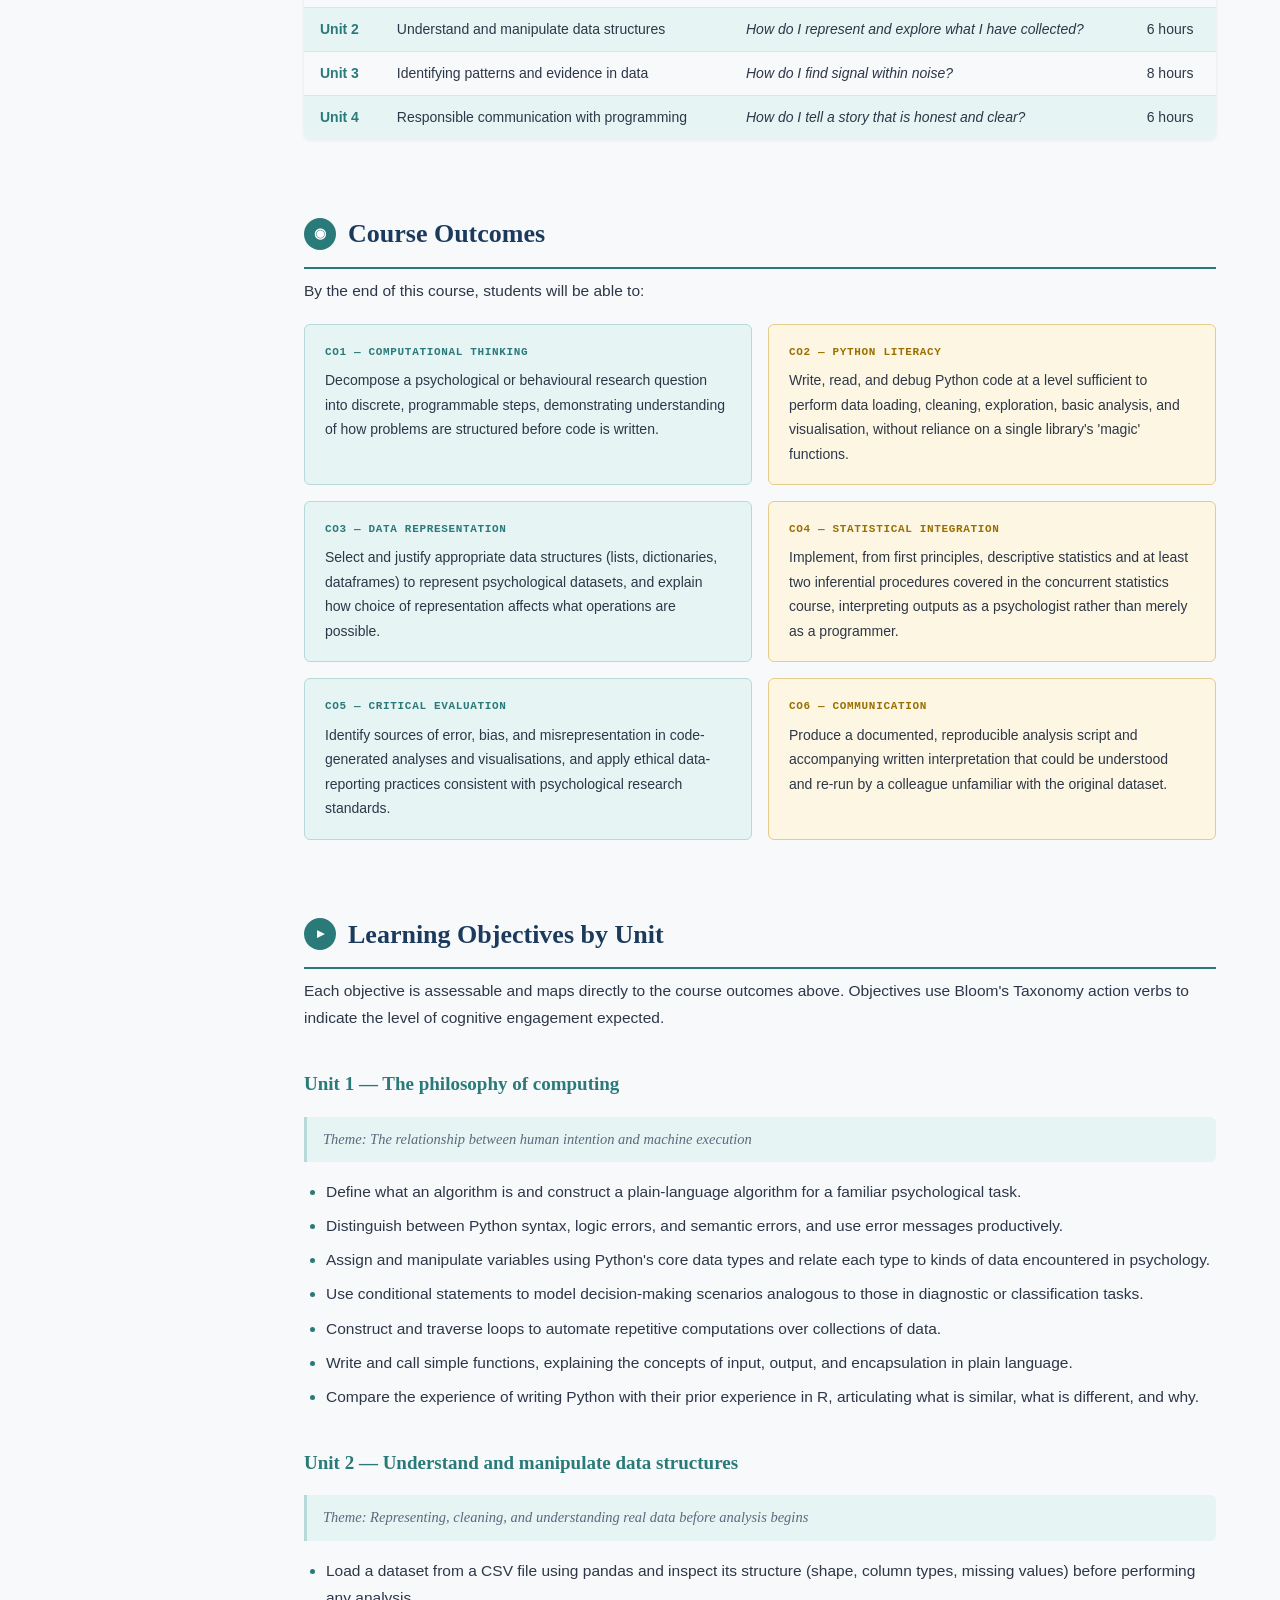
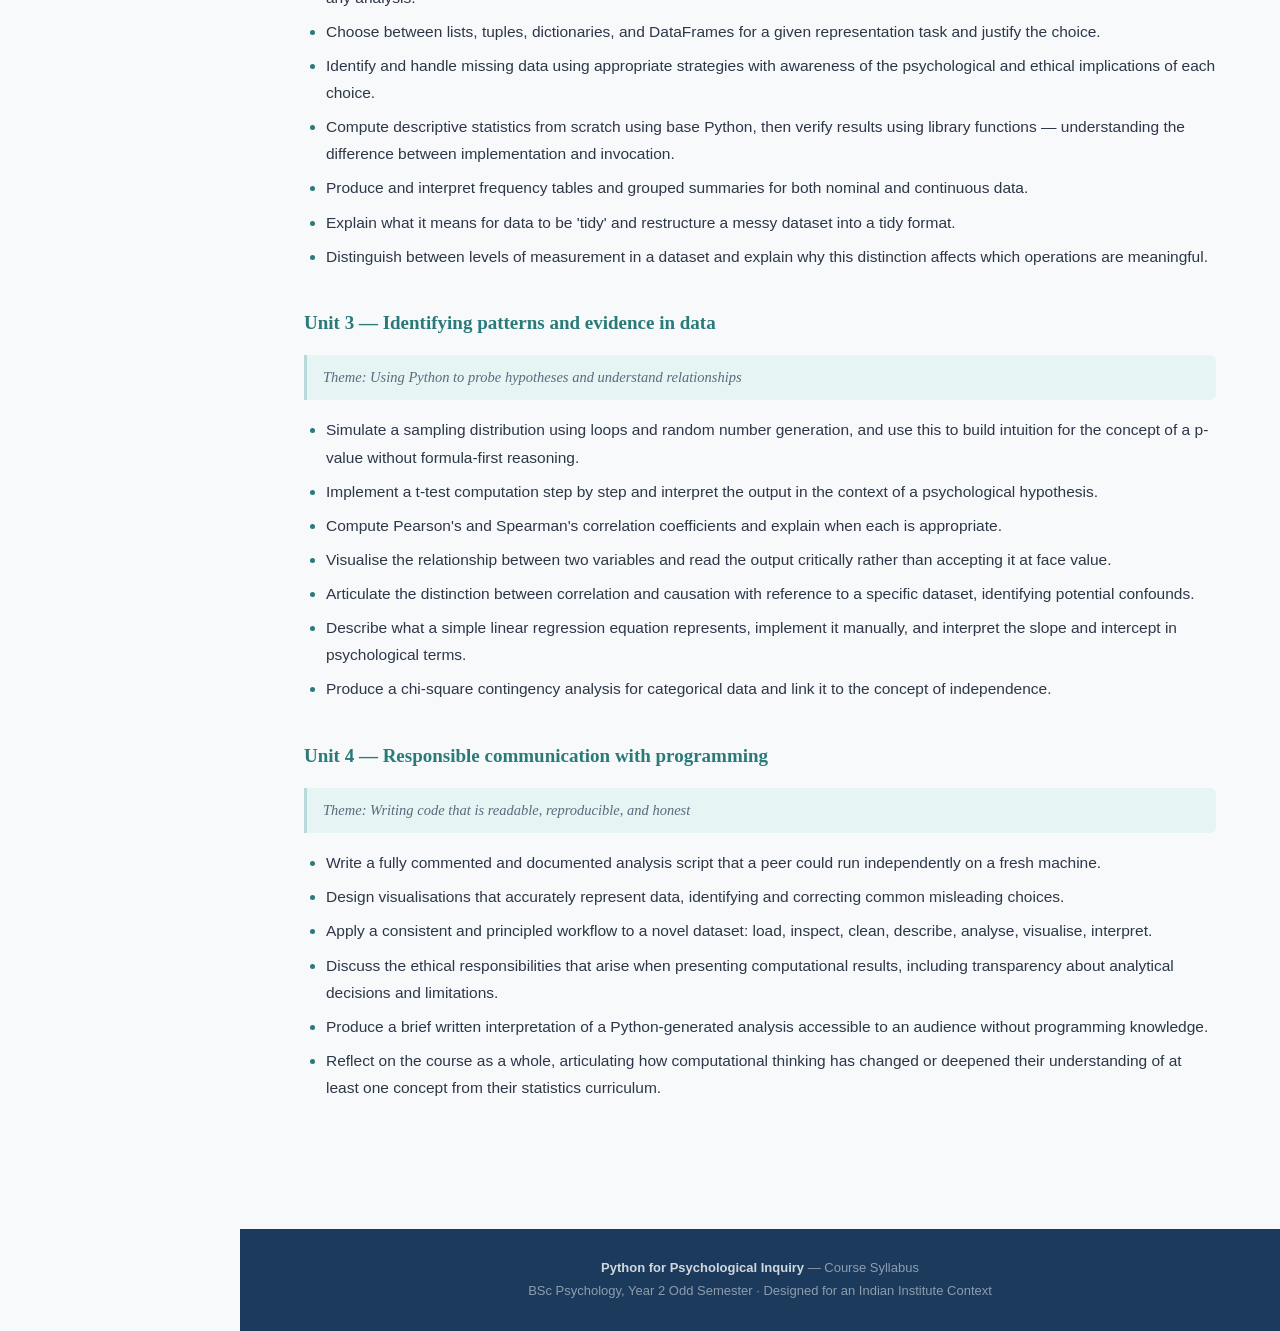
==== commit 5a70b5bd: "Change course credits to 2" ====
--- a/index.html
+++ b/index.html
@@ -56,7 +56,7 @@
         </div>
         <div class="meta-card">
           <div class="label">Credits</div>
-          <div class="value">4 Credits</div>
+          <div class="value">2 Credits</div>
         </div>
         <div class="meta-card">
           <div class="label">Total Hours</div>
--- a/css/style.css
+++ b/css/style.css
@@ -137,7 +137,7 @@
   top: -40px;
   right: -40px;
   width: 320px;
-  height: 320px;
+  height: auto;
   border-radius: 50%;
   background: rgba(42,122,122,0.18);
   pointer-events: none;
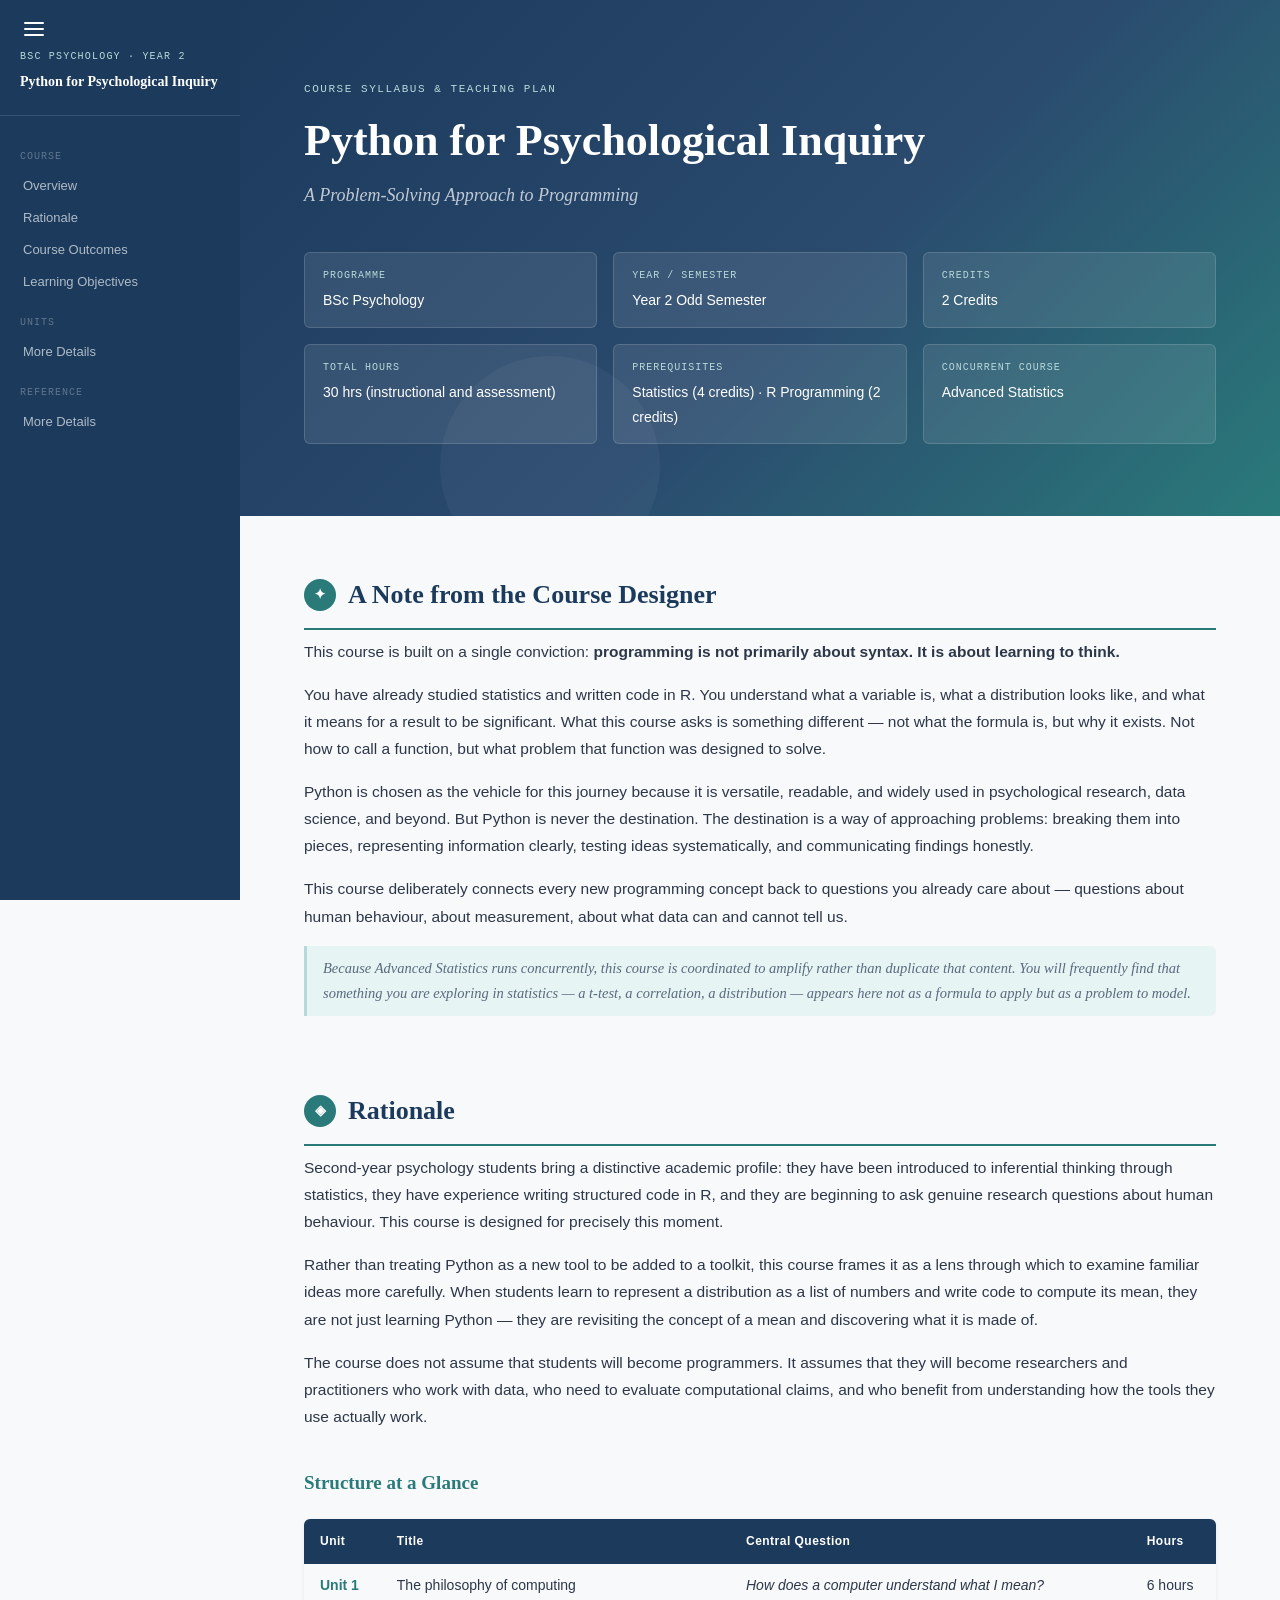
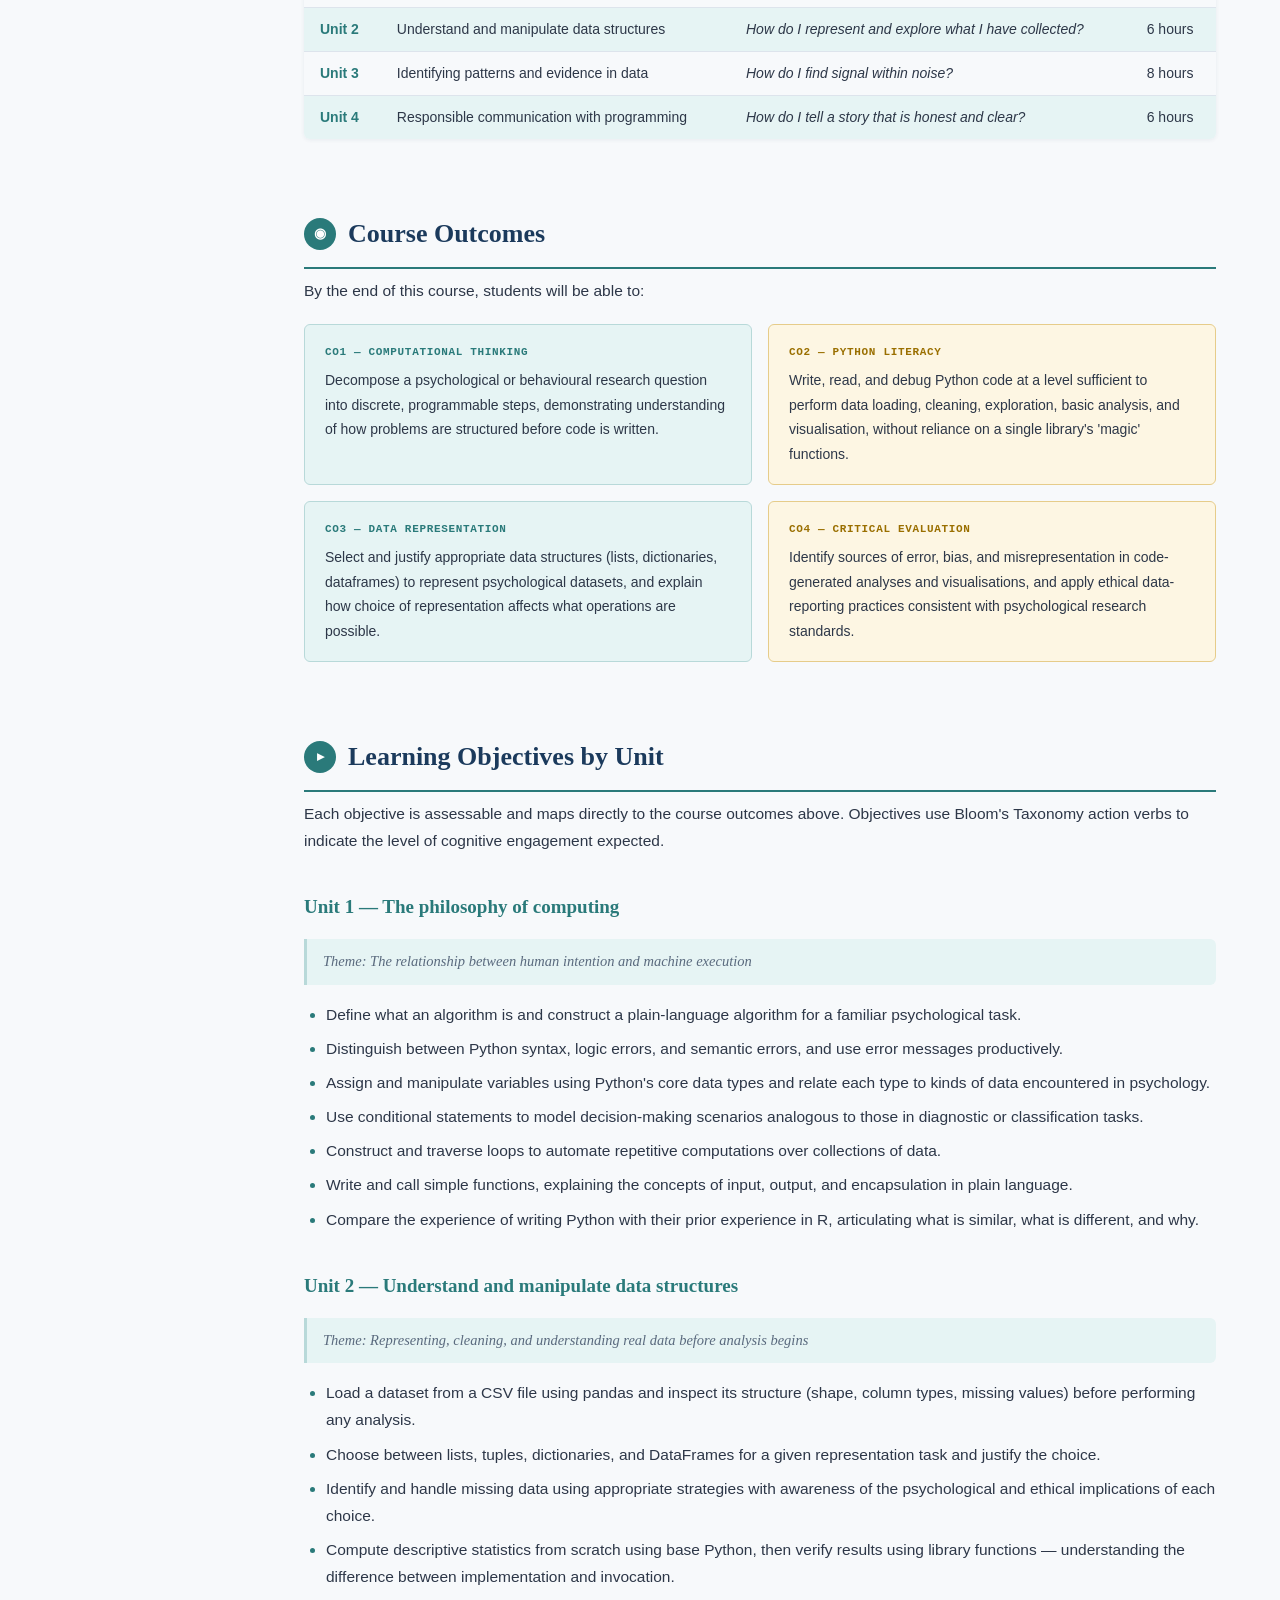
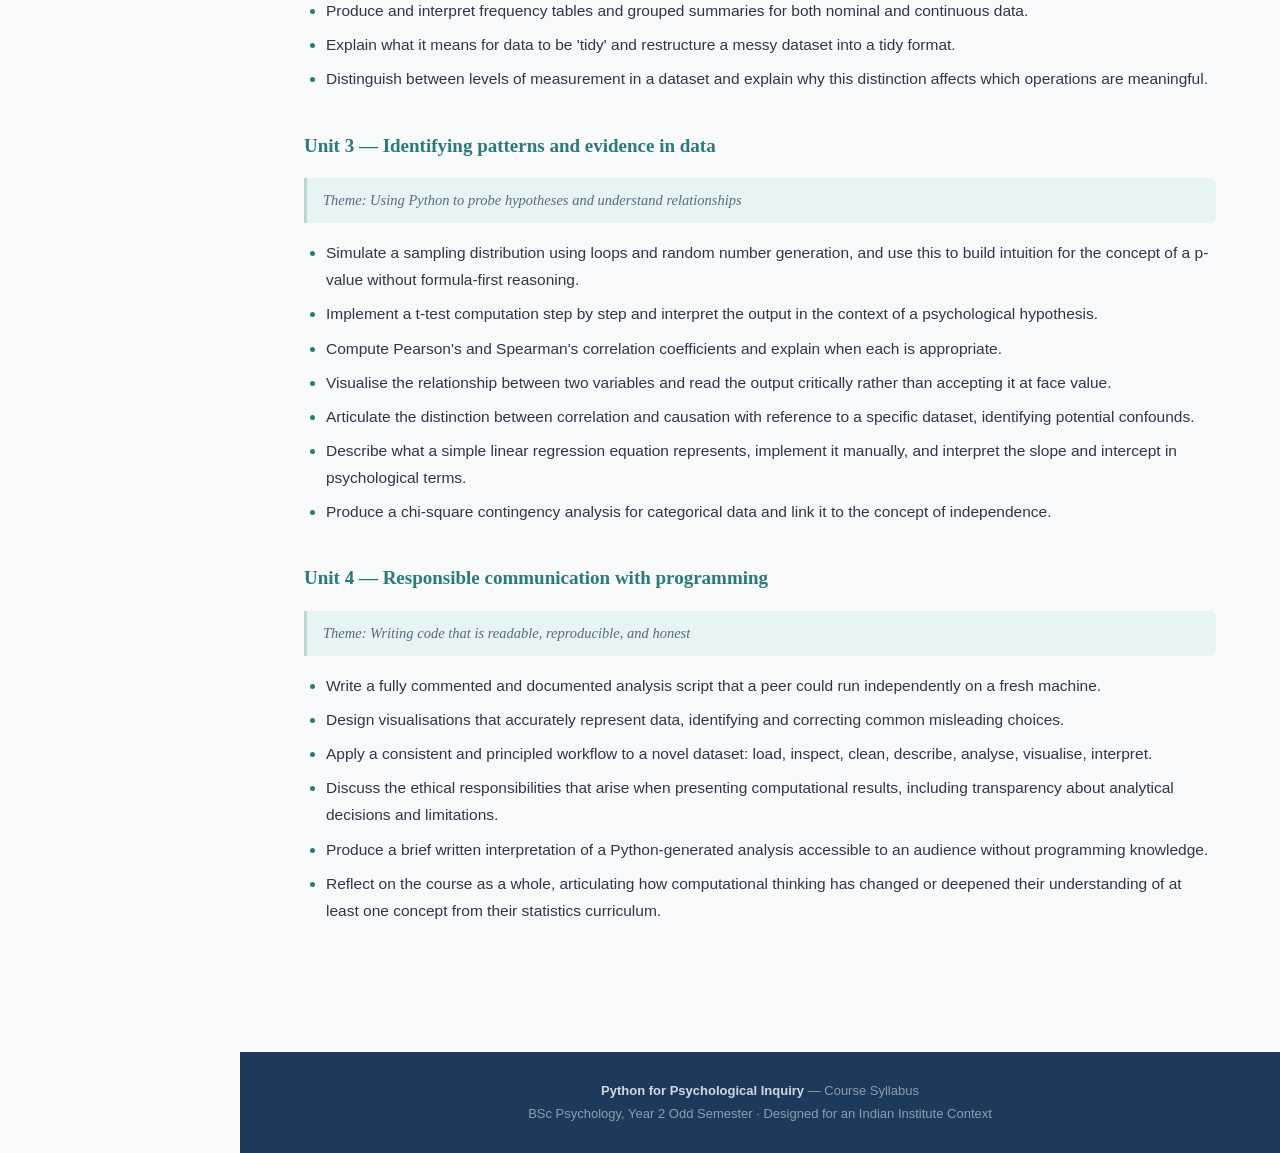
==== commit 5a5c3bc2: "Update course outcomes on index and units page" ====
--- a/index.html
+++ b/index.html
@@ -9,7 +9,6 @@
 </head>
 
 <body>
-
   <button id="hamburger" aria-label="Toggle navigation"
     onclick="document.getElementById('sidebar').classList.toggle('open')">
     <span></span><span></span><span></span>
@@ -29,7 +28,7 @@
       <a href="#objectives">Learning Objectives</a>
 
       <div class="nav-section">Units</div>
-      <a href="../pages/units.html">More Details</a>
+      <a href="pages/units.html">More Details</a>
 
       <div class="nav-section">Reference</div>
       <a href="pages/references.html">More Details</a>
@@ -170,20 +169,9 @@
               psychological datasets, and explain how choice of representation affects what operations are possible.</p>
           </div>
           <div class="co-card">
-            <div class="co-id">CO4 — STATISTICAL INTEGRATION</div>
-            <p>Implement, from first principles, descriptive statistics and at least two inferential procedures covered
-              in the concurrent statistics course, interpreting outputs as a psychologist rather than merely as a
-              programmer.</p>
-          </div>
-          <div class="co-card">
-            <div class="co-id">CO5 — CRITICAL EVALUATION</div>
+            <div class="co-id">CO4 — CRITICAL EVALUATION</div>
             <p>Identify sources of error, bias, and misrepresentation in code-generated analyses and visualisations, and
               apply ethical data-reporting practices consistent with psychological research standards.</p>
-          </div>
-          <div class="co-card">
-            <div class="co-id">CO6 — COMMUNICATION</div>
-            <p>Produce a documented, reproducible analysis script and accompanying written interpretation that could be
-              understood and re-run by a colleague unfamiliar with the original dataset.</p>
           </div>
         </div>
       </section>
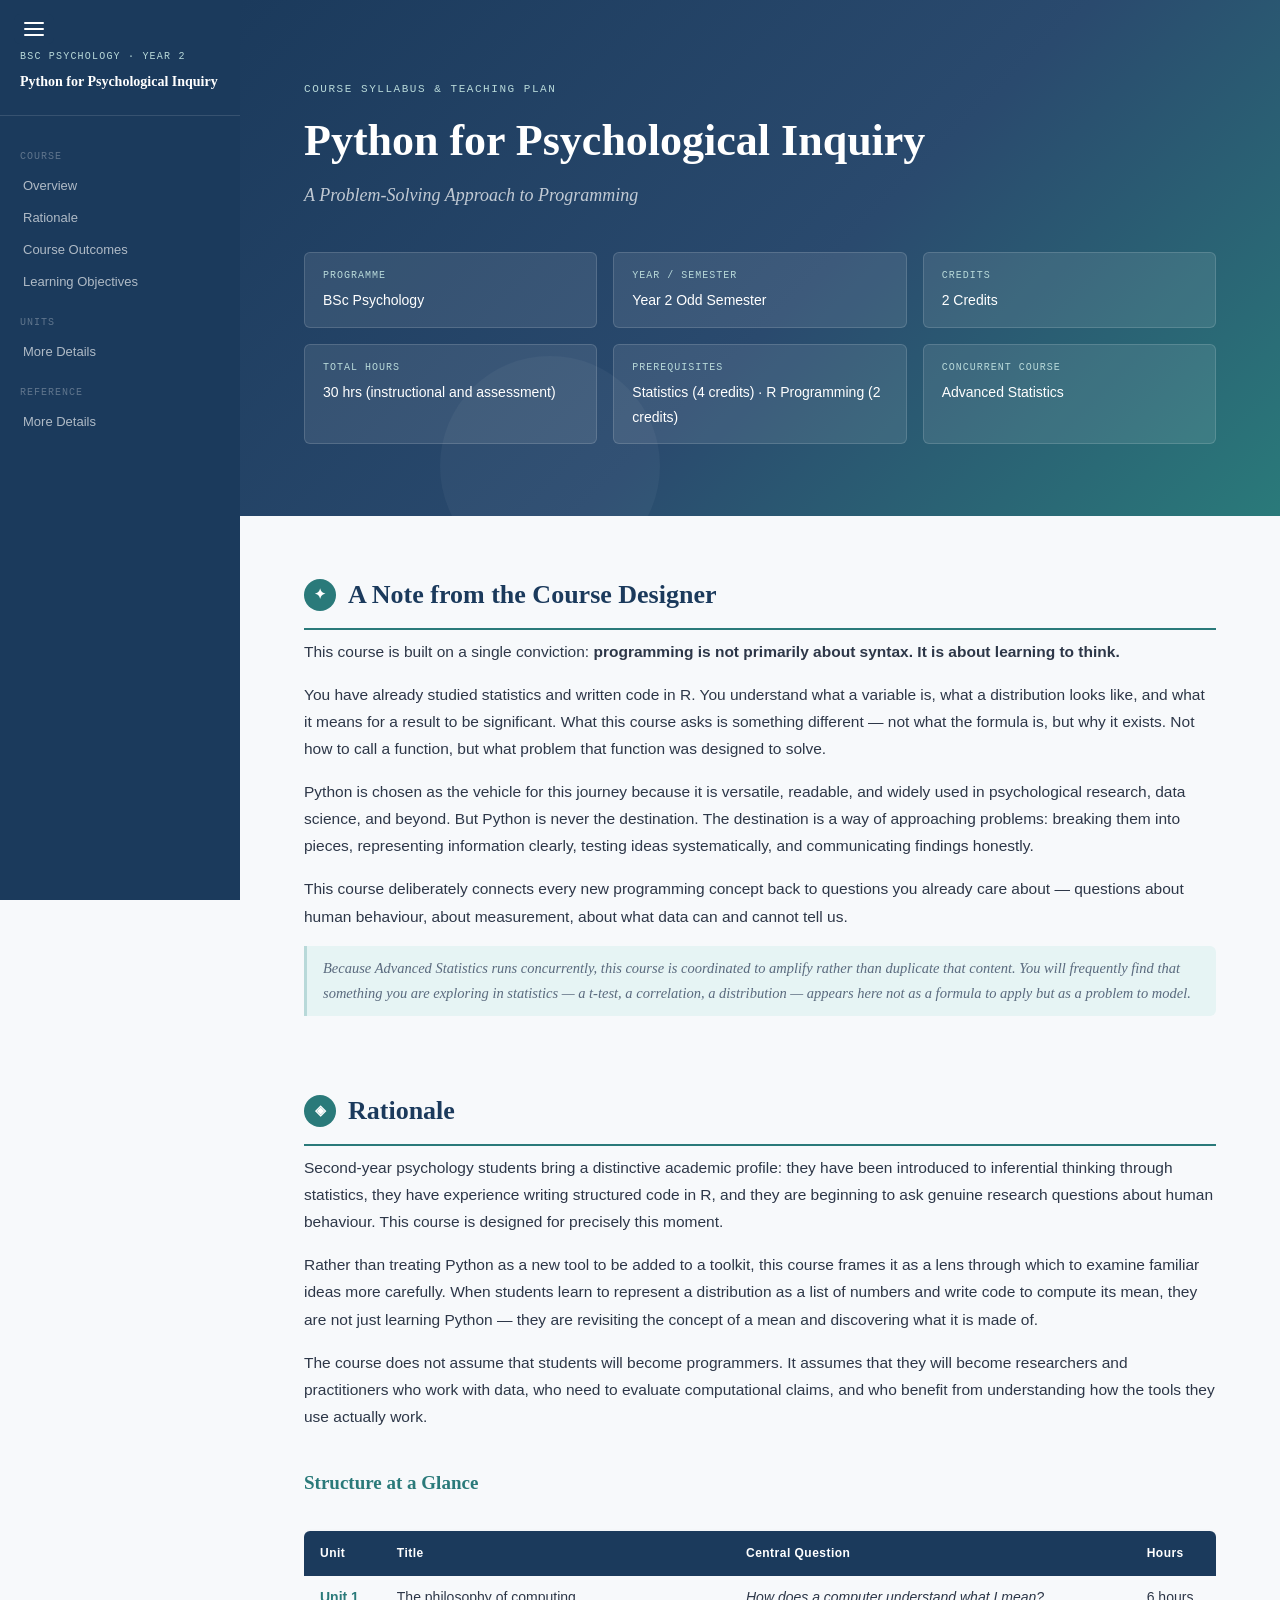
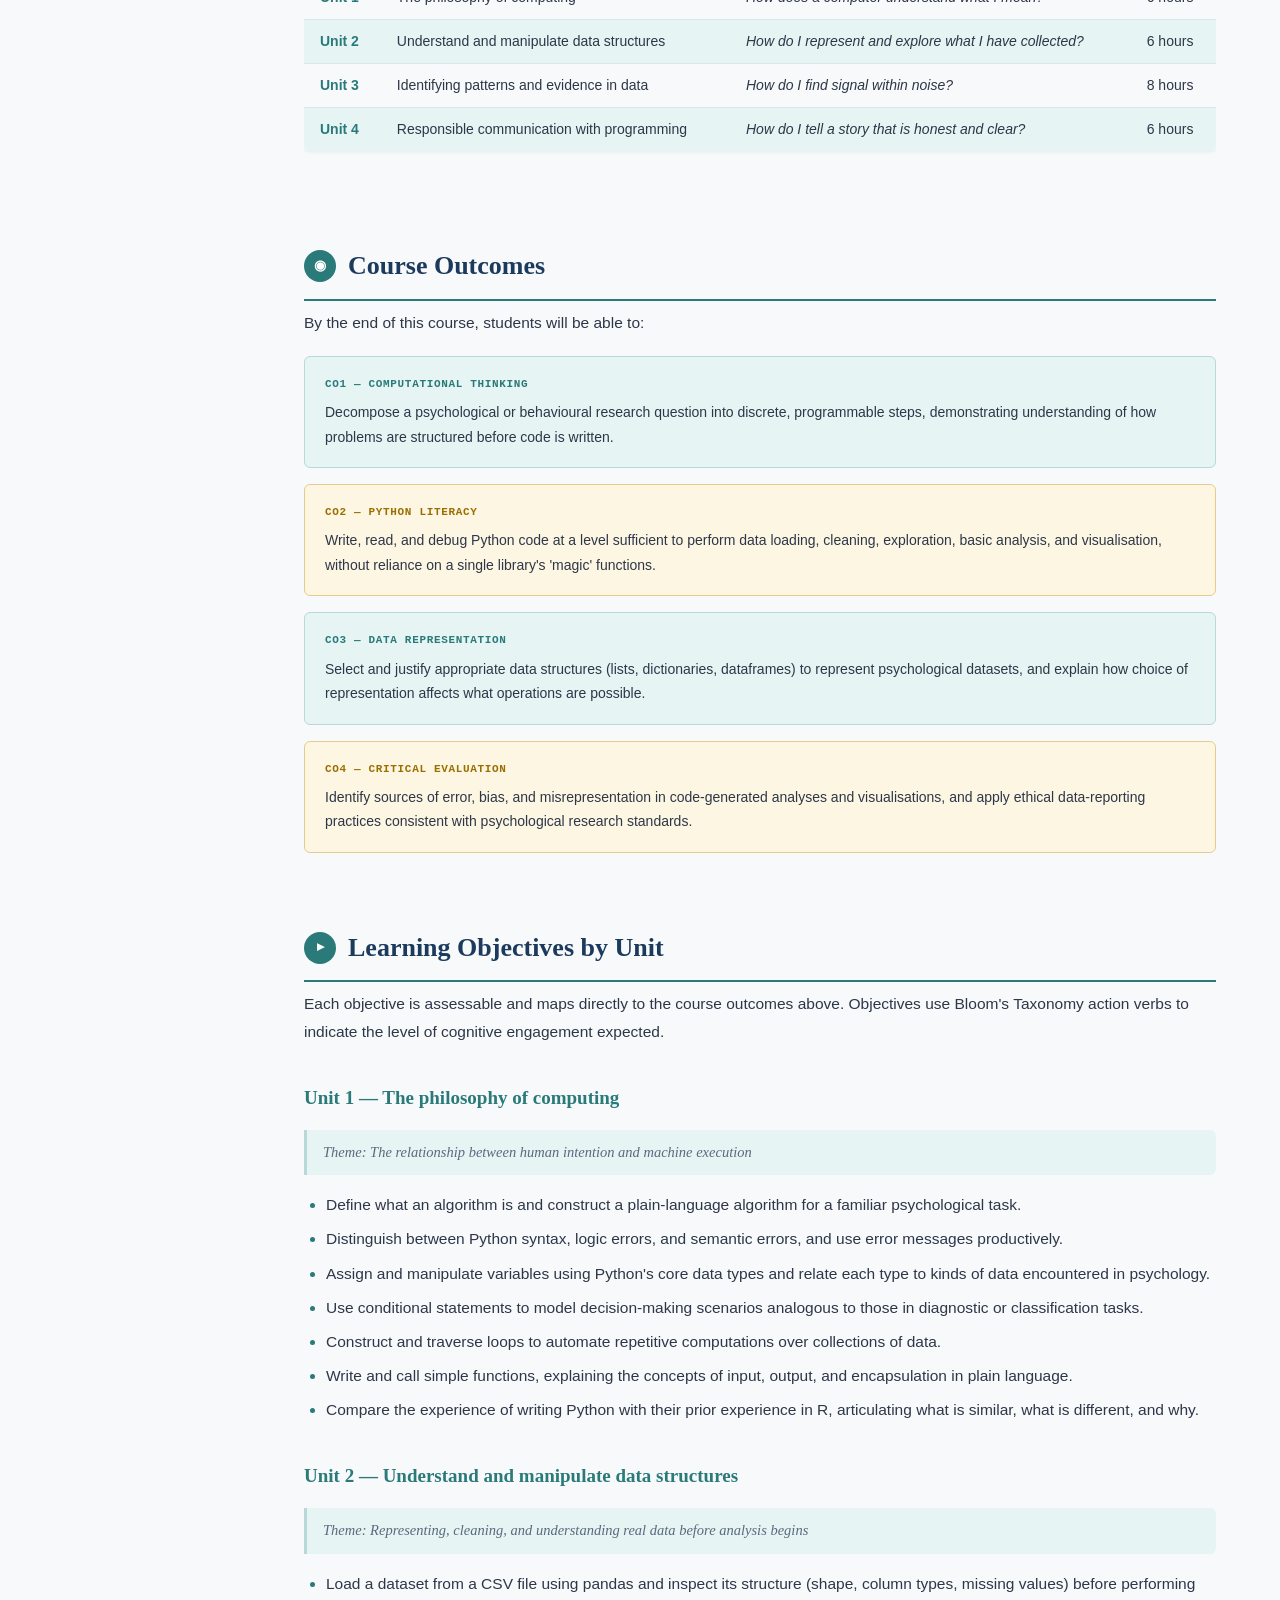
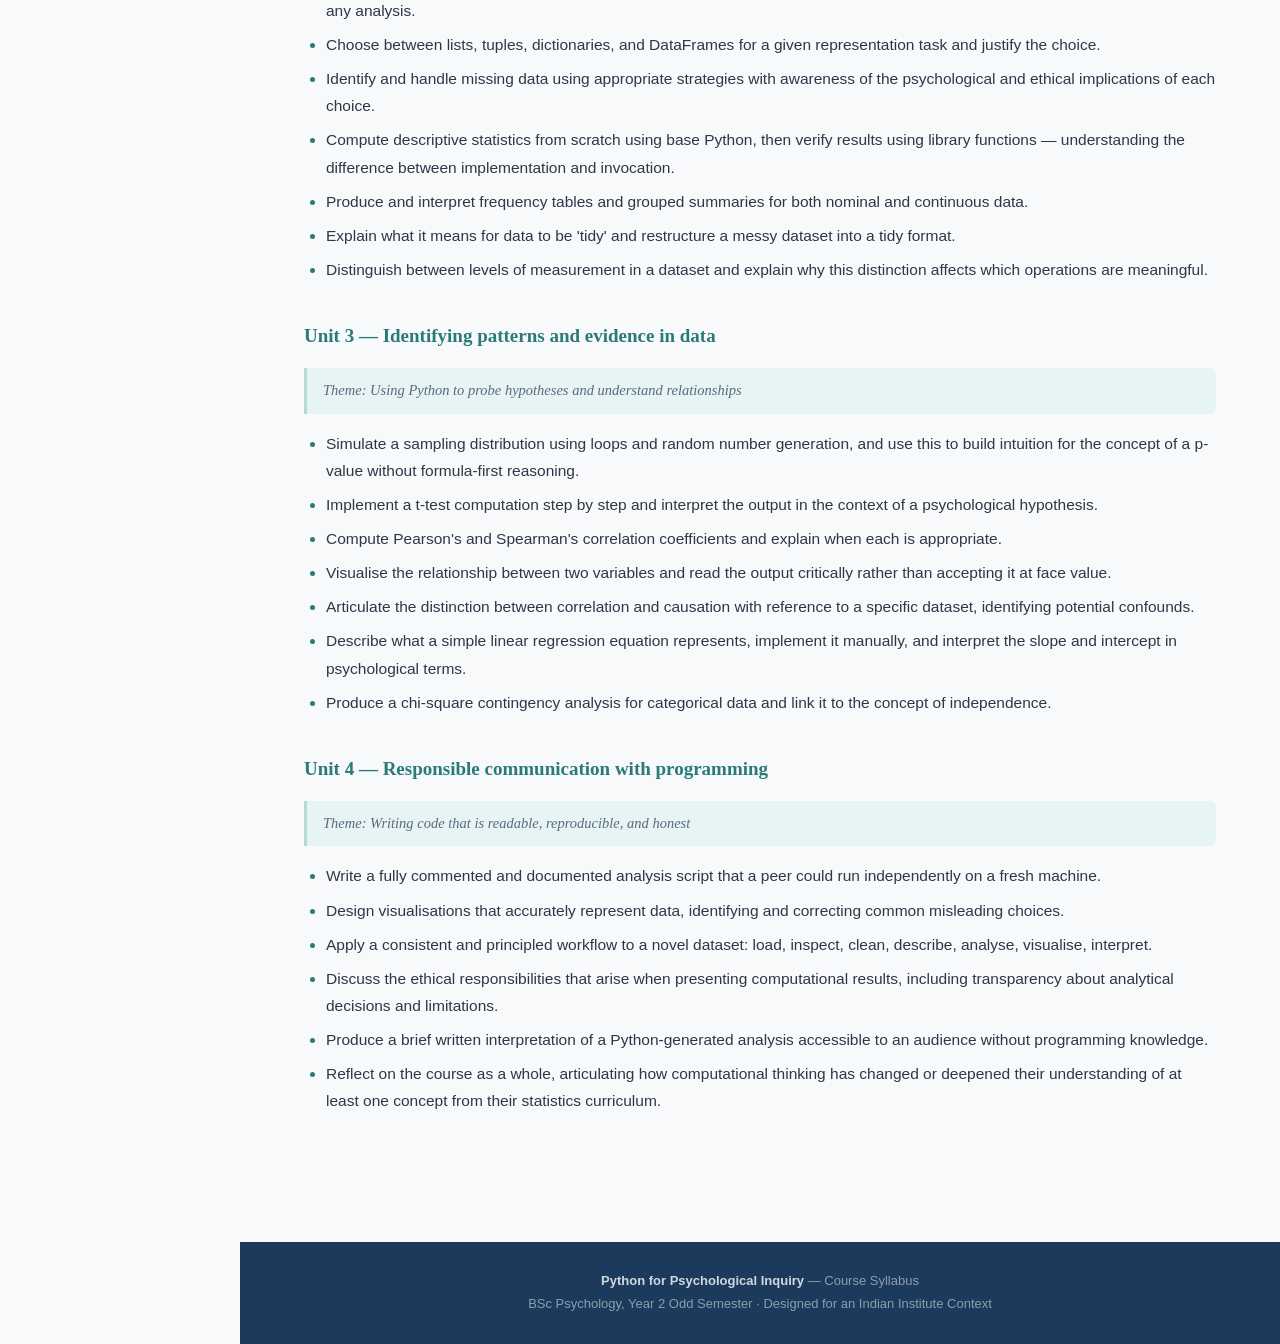
==== commit d69e4e43: "Update table style to wrap around" ====
--- a/index.html
+++ b/index.html
@@ -110,42 +110,44 @@
           from understanding how the tools they use actually work.</p>
 
         <h3 class="subsection">Structure at a Glance</h3>
-        <table class="overview-table">
-          <thead>
-            <tr>
-              <th>Unit</th>
-              <th>Title</th>
-              <th>Central Question</th>
-              <th>Hours</th>
-            </tr>
-          </thead>
-          <tbody>
-            <tr>
-              <td>Unit 1</td>
-              <td>The philosophy of computing</td>
-              <td><em>How does a computer understand what I mean?</em></td>
-              <td>6 hours</td>
-            </tr>
-            <tr>
-              <td>Unit 2</td>
-              <td>Understand and manipulate data structures</td>
-              <td><em>How do I represent and explore what I have collected?</em></td>
-              <td>6 hours</td>
-            </tr>
-            <tr>
-              <td>Unit 3</td>
-              <td>Identifying patterns and evidence in data</td>
-              <td><em>How do I find signal within noise?</em></td>
-              <td>8 hours</td>
-            </tr>
-            <tr>
-              <td>Unit 4</td>
-              <td>Responsible communication with programming</td>
-              <td><em>How do I tell a story that is honest and clear?</em></td>
-              <td>6 hours</td>
-            </tr>
-          </tbody>
-        </table>
+        <div class="table-wrapper">
+          <table class="overview-table">
+            <thead>
+              <tr>
+                <th>Unit</th>
+                <th>Title</th>
+                <th>Central Question</th>
+                <th>Hours</th>
+              </tr>
+            </thead>
+            <tbody>
+              <tr>
+                <td>Unit 1</td>
+                <td>The philosophy of computing</td>
+                <td><em>How does a computer understand what I mean?</em></td>
+                <td>6 hours</td>
+              </tr>
+              <tr>
+                <td>Unit 2</td>
+                <td>Understand and manipulate data structures</td>
+                <td><em>How do I represent and explore what I have collected?</em></td>
+                <td>6 hours</td>
+              </tr>
+              <tr>
+                <td>Unit 3</td>
+                <td>Identifying patterns and evidence in data</td>
+                <td><em>How do I find signal within noise?</em></td>
+                <td>8 hours</td>
+              </tr>
+              <tr>
+                <td>Unit 4</td>
+                <td>Responsible communication with programming</td>
+                <td><em>How do I tell a story that is honest and clear?</em></td>
+                <td>6 hours</td>
+              </tr>
+            </tbody>
+          </table>
+        </div>
       </section>
 
       <!-- COURSE OUTCOMES -->
--- a/css/style.css
+++ b/css/style.css
@@ -183,7 +183,7 @@
 
 #hero .meta-grid {
   display: grid;
-  grid-template-columns: repeat(3, minmax(auto, 1fr));
+  grid-template-columns: repeat(auto-fit, minmax(220px, 1fr));
   gap: 16px;
 }
 
@@ -361,7 +361,7 @@
 
 .co-grid {
   display: grid;
-  grid-template-columns: 1fr 1fr;
+  grid-template-columns: 1fr;
   gap: 16px;
   margin: 20px 0;
 }
@@ -529,6 +529,10 @@
 
 /* ── OVERVIEW TABLE ──────────────────────────── */
 
+.table-wrapper {
+  overflow-x: auto;
+}
+
 .overview-table {
   width: 100%;
   border-collapse: collapse;
@@ -691,7 +695,7 @@
 /* ── RESPONSIVE ──────────────────────────────── */
 
 @media (max-width: 900px) {
-  #sidebar { transform: translateX(-240px); }
+  #sidebar { transform: translateX(-100%); }
   #sidebar.open { transform: translateX(0); }
   #main { margin-left: 0; }
   .content-wrap { padding: 32px 24px; }
